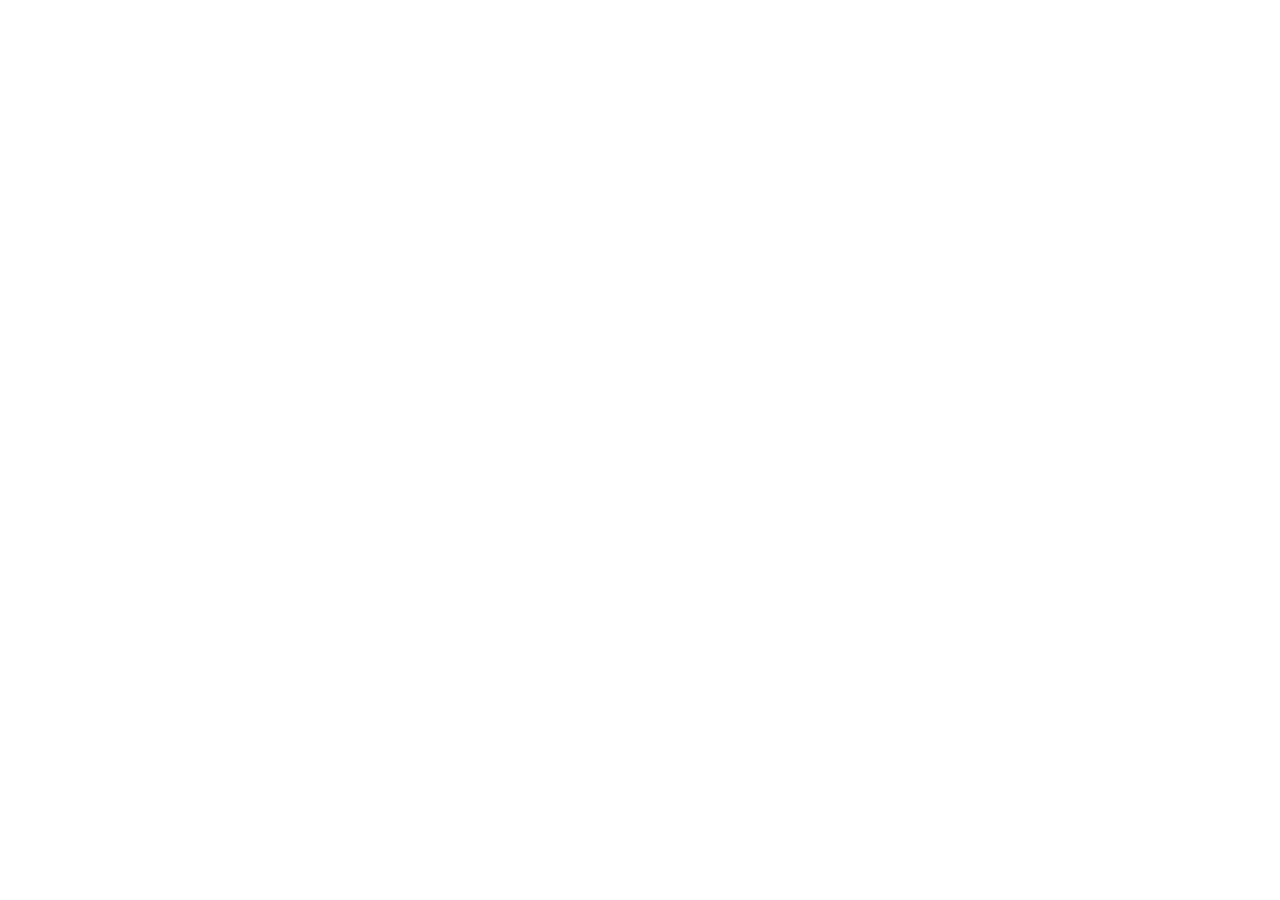
==== index.html @ 7df1da96 "first commit" ====
<!DOCTYPE html>
<html>
<head>
  <!--
    If you are serving your web app in a path other than the root, change the
    href value below to reflect the base path you are serving from.

    The path provided below has to start and end with a slash "/" in order for
    it to work correctly.

    For more details:
    * https://developer.mozilla.org/en-US/docs/Web/HTML/Element/base

    This is a placeholder for base href that will be replaced by the value of
    the `--base-href` argument provided to `flutter build`.
  -->
  <base href="/Portfolio/">

  <meta charset="UTF-8">
  <meta content="IE=Edge" http-equiv="X-UA-Compatible">
  <meta name="description" content="A new Flutter project.">

  <!-- iOS meta tags & icons -->
  <meta name="apple-mobile-web-app-capable" content="yes">
  <meta name="apple-mobile-web-app-status-bar-style" content="black">
  <meta name="apple-mobile-web-app-title" content="portfolio">
  <link rel="apple-touch-icon" href="icons/Icon-192.png">

  <!-- Favicon -->
  <link rel="icon" type="image/png" href="favicon.png"/>

  <title>portfolio</title>
  <link rel="manifest" href="manifest.json">
</head>
<body>
  <script src="flutter_bootstrap.js" async></script>
</body>
</html>
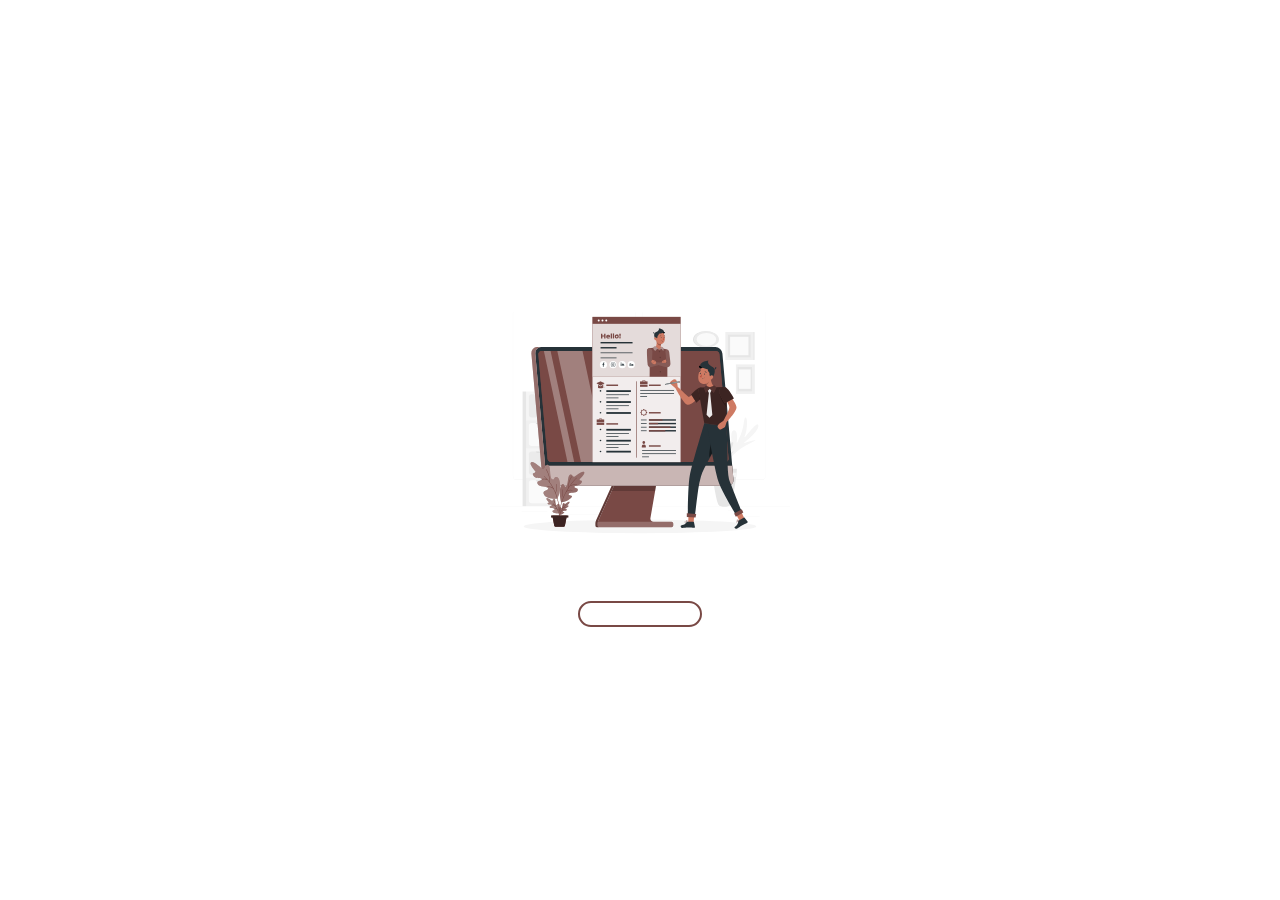
==== commit 35a2ebef: "splashscreencommet" ====
--- a/index.html
+++ b/index.html
@@ -1,6 +1,4 @@
-<!DOCTYPE html>
-<html>
-<head>
+<!DOCTYPE html><html><head>
   <!--
     If you are serving your web app in a path other than the root, change the
     href value below to reflect the base path you are serving from.
@@ -14,7 +12,7 @@
     This is a placeholder for base href that will be replaced by the value of
     the `--base-href` argument provided to `flutter build`.
   -->
-  <base href="/Portfolio/">
+  <base href="/portfolio/">
 
   <meta charset="UTF-8">
   <meta content="IE=Edge" http-equiv="X-UA-Compatible">
@@ -27,12 +25,75 @@
   <link rel="apple-touch-icon" href="icons/Icon-192.png">
 
   <!-- Favicon -->
-  <link rel="icon" type="image/png" href="favicon.png"/>
+  <link rel="icon" type="image/png" href="favicon.png">
 
   <title>portfolio</title>
   <link rel="manifest" href="manifest.json">
+  <link href="https://fonts.googleapis.com/css2?family=Roboto:wght@400;700&display=swap" rel="stylesheet">
+
+
+  <meta content="width=device-width, initial-scale=1.0, maximum-scale=1.0, user-scalable=no" name="viewport">
+
+
+  <style>
+    body {
+     display: flex;
+     flex-direction: column; /* ترتيب العناصر عمودياً */
+     justify-content: center;
+     align-items: center;
+     height: 100vh; /* ارتفاع كامل للنافذة */
+     margin: 0; /* إزالة الهامش الافتراضي */
+     gap: 20px; /* المسافة بين العناصر */
+ }
+   .loader {
+   width: 120px;
+   height: 22px;
+   border-radius: 40px;
+   color: #794945;
+   border: 2px solid;
+   position: relative;
+   overflow: hidden;
+   }
+   .loader::before {
+   content: "";
+   position: absolute;
+   margin: 2px;
+   width: 14px;
+   top: 0;
+   bottom: 0;
+   left: -20px;
+   border-radius: inherit;
+   background: currentColor;
+   box-shadow: -10px 0 12px 3px currentColor;
+   clip-path: polygon(0 5%, 100% 0,100% 100%,0 95%,-30px 50%);
+   animation: l14 1s infinite linear;
+   }
+   @keyframes l14 {
+   100% {left: calc(100% + 20px)}
+   }
+  </style>
+
+
+
+  <style>svg#freepik_stories-online-resume:not(.animated) .animable {opacity: 0;}svg#freepik_stories-online-resume.animated #freepik--Device--inject-2 {animation: 1s 1 forwards cubic-bezier(.36,-0.01,.5,1.38) slideUp;animation-delay: 0s;}svg#freepik_stories-online-resume.animated #elob45iefaxa {animation: 1s 1 forwards cubic-bezier(.36,-0.01,.5,1.38) fadeIn;animation-delay: 0s;}svg#freepik_stories-online-resume.animated #elfcpyymjzjk {animation: 1s 1 forwards cubic-bezier(.36,-0.01,.5,1.38) fadeIn;animation-delay: 0.00819672131147541s;opacity: 0}svg#freepik_stories-online-resume.animated #elre3ytgzeus9 {animation: 1s 1 forwards cubic-bezier(.36,-0.01,.5,1.38) fadeIn;animation-delay: 0.01639344262295082s;opacity: 0}svg#freepik_stories-online-resume.animated #elcjxir4qbqua {animation: 1s 1 forwards cubic-bezier(.36,-0.01,.5,1.38) fadeIn;animation-delay: 0.02459016393442623s;opacity: 0}svg#freepik_stories-online-resume.animated #el0hm1v436gjwh {animation: 1s 1 forwards cubic-bezier(.36,-0.01,.5,1.38) fadeIn;animation-delay: 0.03278688524590164s;opacity: 0}svg#freepik_stories-online-resume.animated #elvi4n4tnm0x {animation: 1s 1 forwards cubic-bezier(.36,-0.01,.5,1.38) fadeIn;animation-delay: 0.04098360655737705s;opacity: 0}svg#freepik_stories-online-resume.animated #el1bymougthxr {animation: 1s 1 forwards cubic-bezier(.36,-0.01,.5,1.38) fadeIn;animation-delay: 0.04918032786885246s;opacity: 0}svg#freepik_stories-online-resume.animated #eldobfc9mhrr {animation: 1s 1 forwards cubic-bezier(.36,-0.01,.5,1.38) fadeIn;animation-delay: 0.05737704918032787s;opacity: 0}svg#freepik_stories-online-resume.animated #el71d3mb7464o {animation: 1s 1 forwards cubic-bezier(.36,-0.01,.5,1.38) fadeIn;animation-delay: 0.06557377049180328s;opacity: 0}svg#freepik_stories-online-resume.animated #elisjjaev2ajk {animation: 1s 1 forwards cubic-bezier(.36,-0.01,.5,1.38) fadeIn;animation-delay: 0.07377049180327869s;opacity: 0}svg#freepik_stories-online-resume.animated #elqcmxnr1x3ph {animation: 1s 1 forwards cubic-bezier(.36,-0.01,.5,1.38) fadeIn;animation-delay: 0.0819672131147541s;opacity: 0}svg#freepik_stories-online-resume.animated #elrz2uvc1kg6p {animation: 1s 1 forwards cubic-bezier(.36,-0.01,.5,1.38) fadeIn;animation-delay: 0.09016393442622951s;opacity: 0}svg#freepik_stories-online-resume.animated #els8sumnedq18 {animation: 1s 1 forwards cubic-bezier(.36,-0.01,.5,1.38) fadeIn;animation-delay: 0.09836065573770492s;opacity: 0}svg#freepik_stories-online-resume.animated #el018j7w37lib {animation: 1s 1 forwards cubic-bezier(.36,-0.01,.5,1.38) fadeIn;animation-delay: 0.10655737704918034s;opacity: 0}svg#freepik_stories-online-resume.animated #elwcea2giizec {animation: 1s 1 forwards cubic-bezier(.36,-0.01,.5,1.38) fadeIn;animation-delay: 0.11475409836065574s;opacity: 0}svg#freepik_stories-online-resume.animated #eld9ohdru8lu {animation: 1s 1 forwards cubic-bezier(.36,-0.01,.5,1.38) fadeIn;animation-delay: 0.12295081967213116s;opacity: 0}svg#freepik_stories-online-resume.animated #el2eim7329a66 {animation: 1s 1 forwards cubic-bezier(.36,-0.01,.5,1.38) fadeIn;animation-delay: 0.13114754098360656s;opacity: 0}svg#freepik_stories-online-resume.animated #elenvtuqg44og {animation: 1s 1 forwards cubic-bezier(.36,-0.01,.5,1.38) fadeIn;animation-delay: 0.13934426229508198s;opacity: 0}svg#freepik_stories-online-resume.animated #elfmn68zrlp6r {animation: 1s 1 forwards cubic-bezier(.36,-0.01,.5,1.38) fadeIn;animation-delay: 0.14754098360655737s;opacity: 0}svg#freepik_stories-online-resume.animated #elwap9qc7tcc {animation: 1s 1 forwards cubic-bezier(.36,-0.01,.5,1.38) fadeIn;animation-delay: 0.1557377049180328s;opacity: 0}svg#freepik_stories-online-resume.animated #elth2fv3w8ac {animation: 1s 1 forwards cubic-bezier(.36,-0.01,.5,1.38) fadeIn;animation-delay: 0.1639344262295082s;opacity: 0}svg#freepik_stories-online-resume.animated #el7hd3xrp1xu9 {animation: 1s 1 forwards cubic-bezier(.36,-0.01,.5,1.38) fadeIn;animation-delay: 0.1721311475409836s;opacity: 0}svg#freepik_stories-online-resume.animated #elsfp405dd4h {animation: 1s 1 forwards cubic-bezier(.36,-0.01,.5,1.38) fadeIn;animation-delay: 0.18032786885245902s;opacity: 0}svg#freepik_stories-online-resume.animated #elqeb4chympn {animation: 1s 1 forwards cubic-bezier(.36,-0.01,.5,1.38) fadeIn;animation-delay: 0.18852459016393444s;opacity: 0}svg#freepik_stories-online-resume.animated #elsoptwc35wi9 {animation: 1s 1 forwards cubic-bezier(.36,-0.01,.5,1.38) fadeIn;animation-delay: 0.19672131147540983s;opacity: 0}svg#freepik_stories-online-resume.animated #eld8yh7vsyges {animation: 1s 1 forwards cubic-bezier(.36,-0.01,.5,1.38) fadeIn;animation-delay: 0.20491803278688525s;opacity: 0}svg#freepik_stories-online-resume.animated #elhnuw8elznjw {animation: 1s 1 forwards cubic-bezier(.36,-0.01,.5,1.38) fadeIn;animation-delay: 0.21311475409836067s;opacity: 0}svg#freepik_stories-online-resume.animated #ela7hjumkg4qm {animation: 1s 1 forwards cubic-bezier(.36,-0.01,.5,1.38) fadeIn;animation-delay: 0.2213114754098361s;opacity: 0}svg#freepik_stories-online-resume.animated #eltoyyiwnyeg {animation: 1s 1 forwards cubic-bezier(.36,-0.01,.5,1.38) fadeIn;animation-delay: 0.22950819672131148s;opacity: 0}svg#freepik_stories-online-resume.animated #elo5vxdjh1tri {animation: 1s 1 forwards cubic-bezier(.36,-0.01,.5,1.38) fadeIn;animation-delay: 0.2377049180327869s;opacity: 0}svg#freepik_stories-online-resume.animated #elpu3tivpeawj {animation: 1s 1 forwards cubic-bezier(.36,-0.01,.5,1.38) fadeIn;animation-delay: 0.24590163934426232s;opacity: 0}svg#freepik_stories-online-resume.animated #el121d0tjf44ln {animation: 1s 1 forwards cubic-bezier(.36,-0.01,.5,1.38) fadeIn;animation-delay: 0.2540983606557377s;opacity: 0}svg#freepik_stories-online-resume.animated #elxm6z1rd8fvb {animation: 1s 1 forwards cubic-bezier(.36,-0.01,.5,1.38) fadeIn;animation-delay: 0.26229508196721313s;opacity: 0}svg#freepik_stories-online-resume.animated #el0n3mcn7phiqp {animation: 1s 1 forwards cubic-bezier(.36,-0.01,.5,1.38) fadeIn;animation-delay: 0.27049180327868855s;opacity: 0}svg#freepik_stories-online-resume.animated #eltzdvf0nvgt {animation: 1s 1 forwards cubic-bezier(.36,-0.01,.5,1.38) fadeIn;animation-delay: 0.27868852459016397s;opacity: 0}svg#freepik_stories-online-resume.animated #elxmsnpc7dsq8 {animation: 1s 1 forwards cubic-bezier(.36,-0.01,.5,1.38) fadeIn;animation-delay: 0.2868852459016394s;opacity: 0}svg#freepik_stories-online-resume.animated #elbhipqk9qvvq {animation: 1s 1 forwards cubic-bezier(.36,-0.01,.5,1.38) fadeIn;animation-delay: 0.29508196721311475s;opacity: 0}svg#freepik_stories-online-resume.animated #elzx11b3ois2q {animation: 1s 1 forwards cubic-bezier(.36,-0.01,.5,1.38) fadeIn;animation-delay: 0.30327868852459017s;opacity: 0}svg#freepik_stories-online-resume.animated #elgeu0t50zqzj {animation: 1s 1 forwards cubic-bezier(.36,-0.01,.5,1.38) fadeIn;animation-delay: 0.3114754098360656s;opacity: 0}svg#freepik_stories-online-resume.animated #el8a8ih90hp1b {animation: 1s 1 forwards cubic-bezier(.36,-0.01,.5,1.38) fadeIn;animation-delay: 0.319672131147541s;opacity: 0}svg#freepik_stories-online-resume.animated #elwwoa789o4gg {animation: 1s 1 forwards cubic-bezier(.36,-0.01,.5,1.38) fadeIn;animation-delay: 0.3278688524590164s;opacity: 0}svg#freepik_stories-online-resume.animated #elsxht06nttgn {animation: 1s 1 forwards cubic-bezier(.36,-0.01,.5,1.38) fadeIn;animation-delay: 0.33606557377049184s;opacity: 0}svg#freepik_stories-online-resume.animated #elm9bb8yr11ic {animation: 1s 1 forwards cubic-bezier(.36,-0.01,.5,1.38) fadeIn;animation-delay: 0.3442622950819672s;opacity: 0}svg#freepik_stories-online-resume.animated #el90e06mpjhh8 {animation: 1s 1 forwards cubic-bezier(.36,-0.01,.5,1.38) fadeIn;animation-delay: 0.3524590163934426s;opacity: 0}svg#freepik_stories-online-resume.animated #elp796n9bdqsk {animation: 1s 1 forwards cubic-bezier(.36,-0.01,.5,1.38) fadeIn;animation-delay: 0.36065573770491804s;opacity: 0}svg#freepik_stories-online-resume.animated #elrxwz0my72l {animation: 1s 1 forwards cubic-bezier(.36,-0.01,.5,1.38) fadeIn;animation-delay: 0.36885245901639346s;opacity: 0}svg#freepik_stories-online-resume.animated #el3dpkzrk634x {animation: 1s 1 forwards cubic-bezier(.36,-0.01,.5,1.38) fadeIn;animation-delay: 0.3770491803278689s;opacity: 0}svg#freepik_stories-online-resume.animated #elrp9qk4m7cdo {animation: 1s 1 forwards cubic-bezier(.36,-0.01,.5,1.38) fadeIn;animation-delay: 0.3852459016393443s;opacity: 0}svg#freepik_stories-online-resume.animated #eljboqz11hrj {animation: 1s 1 forwards cubic-bezier(.36,-0.01,.5,1.38) fadeIn;animation-delay: 0.39344262295081966s;opacity: 0}svg#freepik_stories-online-resume.animated #el0b4sjafrd81u {animation: 1s 1 forwards cubic-bezier(.36,-0.01,.5,1.38) fadeIn;animation-delay: 0.4016393442622951s;opacity: 0}svg#freepik_stories-online-resume.animated #elma8594i7ta {animation: 1s 1 forwards cubic-bezier(.36,-0.01,.5,1.38) fadeIn;animation-delay: 0.4098360655737705s;opacity: 0}svg#freepik_stories-online-resume.animated #el4dsqk6xd7k2 {animation: 1s 1 forwards cubic-bezier(.36,-0.01,.5,1.38) fadeIn;animation-delay: 0.4180327868852459s;opacity: 0}svg#freepik_stories-online-resume.animated #eljiaxsbnsr6k {animation: 1s 1 forwards cubic-bezier(.36,-0.01,.5,1.38) fadeIn;animation-delay: 0.42622950819672134s;opacity: 0}svg#freepik_stories-online-resume.animated #elkcxor9bs6a {animation: 1s 1 forwards cubic-bezier(.36,-0.01,.5,1.38) fadeIn;animation-delay: 0.43442622950819676s;opacity: 0}svg#freepik_stories-online-resume.animated #el74vsbp5w6ic {animation: 1s 1 forwards cubic-bezier(.36,-0.01,.5,1.38) fadeIn;animation-delay: 0.4426229508196722s;opacity: 0}svg#freepik_stories-online-resume.animated #eln3vxzxmrhy {animation: 1s 1 forwards cubic-bezier(.36,-0.01,.5,1.38) fadeIn;animation-delay: 0.45081967213114754s;opacity: 0}svg#freepik_stories-online-resume.animated #elmgnmn5n1svn {animation: 1s 1 forwards cubic-bezier(.36,-0.01,.5,1.38) fadeIn;animation-delay: 0.45901639344262296s;opacity: 0}svg#freepik_stories-online-resume.animated #els776c39d9o {animation: 1s 1 forwards cubic-bezier(.36,-0.01,.5,1.38) fadeIn;animation-delay: 0.4672131147540984s;opacity: 0}svg#freepik_stories-online-resume.animated #ell9x8q06qnyc {animation: 1s 1 forwards cubic-bezier(.36,-0.01,.5,1.38) fadeIn;animation-delay: 0.4754098360655738s;opacity: 0}svg#freepik_stories-online-resume.animated #el13zyc3m89vo {animation: 1s 1 forwards cubic-bezier(.36,-0.01,.5,1.38) fadeIn;animation-delay: 0.4836065573770492s;opacity: 0}svg#freepik_stories-online-resume.animated #elzxoanlm58r {animation: 1s 1 forwards cubic-bezier(.36,-0.01,.5,1.38) fadeIn;animation-delay: 0.49180327868852464s;opacity: 0}svg#freepik_stories-online-resume.animated #elpe0m29a3fcd {animation: 1s 1 forwards cubic-bezier(.36,-0.01,.5,1.38) fadeIn;animation-delay: 0.5s;opacity: 0}svg#freepik_stories-online-resume.animated #el2y8mag8gvor {animation: 1s 1 forwards cubic-bezier(.36,-0.01,.5,1.38) fadeIn;animation-delay: 0.5081967213114754s;opacity: 0}svg#freepik_stories-online-resume.animated #elx0n1brx8nv {animation: 1s 1 forwards cubic-bezier(.36,-0.01,.5,1.38) fadeIn;animation-delay: 0.5163934426229508s;opacity: 0}svg#freepik_stories-online-resume.animated #elul8d4t5rbxq {animation: 1s 1 forwards cubic-bezier(.36,-0.01,.5,1.38) fadeIn;animation-delay: 0.5245901639344263s;opacity: 0}svg#freepik_stories-online-resume.animated #el9gf0oo6q277 {animation: 1s 1 forwards cubic-bezier(.36,-0.01,.5,1.38) fadeIn;animation-delay: 0.5327868852459017s;opacity: 0}svg#freepik_stories-online-resume.animated #el6k6mz7ov4hr {animation: 1s 1 forwards cubic-bezier(.36,-0.01,.5,1.38) fadeIn;animation-delay: 0.5409836065573771s;opacity: 0}svg#freepik_stories-online-resume.animated #el7no813qy8f3 {animation: 1s 1 forwards cubic-bezier(.36,-0.01,.5,1.38) fadeIn;animation-delay: 0.5491803278688525s;opacity: 0}svg#freepik_stories-online-resume.animated #el6k4fzo7jg7s {animation: 1s 1 forwards cubic-bezier(.36,-0.01,.5,1.38) fadeIn;animation-delay: 0.5573770491803279s;opacity: 0}svg#freepik_stories-online-resume.animated #el08yvxh87ak7g {animation: 1s 1 forwards cubic-bezier(.36,-0.01,.5,1.38) fadeIn;animation-delay: 0.5655737704918034s;opacity: 0}svg#freepik_stories-online-resume.animated #elhuam4hbsmfv {animation: 1s 1 forwards cubic-bezier(.36,-0.01,.5,1.38) fadeIn;animation-delay: 0.5737704918032788s;opacity: 0}svg#freepik_stories-online-resume.animated #elen5sdtq1548 {animation: 1s 1 forwards cubic-bezier(.36,-0.01,.5,1.38) fadeIn;animation-delay: 0.5819672131147541s;opacity: 0}svg#freepik_stories-online-resume.animated #elhqirtrnkf1e {animation: 1s 1 forwards cubic-bezier(.36,-0.01,.5,1.38) fadeIn;animation-delay: 0.5901639344262295s;opacity: 0}svg#freepik_stories-online-resume.animated #elycbljkzcm8c {animation: 1s 1 forwards cubic-bezier(.36,-0.01,.5,1.38) fadeIn;animation-delay: 0.5983606557377049s;opacity: 0}svg#freepik_stories-online-resume.animated #el4cpddjgec94 {animation: 1s 1 forwards cubic-bezier(.36,-0.01,.5,1.38) fadeIn;animation-delay: 0.6065573770491803s;opacity: 0}svg#freepik_stories-online-resume.animated #elfqkvoue1x6 {animation: 1s 1 forwards cubic-bezier(.36,-0.01,.5,1.38) fadeIn;animation-delay: 0.6147540983606558s;opacity: 0}svg#freepik_stories-online-resume.animated #el8s43j8vw3na {animation: 1s 1 forwards cubic-bezier(.36,-0.01,.5,1.38) fadeIn;animation-delay: 0.6229508196721312s;opacity: 0}svg#freepik_stories-online-resume.animated #el3hnrxsjy3cj {animation: 1s 1 forwards cubic-bezier(.36,-0.01,.5,1.38) fadeIn;animation-delay: 0.6311475409836066s;opacity: 0}svg#freepik_stories-online-resume.animated #el6pz1b18nhis {animation: 1s 1 forwards cubic-bezier(.36,-0.01,.5,1.38) fadeIn;animation-delay: 0.639344262295082s;opacity: 0}svg#freepik_stories-online-resume.animated #el516117y1mgi {animation: 1s 1 forwards cubic-bezier(.36,-0.01,.5,1.38) fadeIn;animation-delay: 0.6475409836065574s;opacity: 0}svg#freepik_stories-online-resume.animated #el4ol9o3g4x2l {animation: 1s 1 forwards cubic-bezier(.36,-0.01,.5,1.38) fadeIn;animation-delay: 0.6557377049180328s;opacity: 0}svg#freepik_stories-online-resume.animated #ell265cvxm73i {animation: 1s 1 forwards cubic-bezier(.36,-0.01,.5,1.38) fadeIn;animation-delay: 0.6639344262295083s;opacity: 0}svg#freepik_stories-online-resume.animated #elhqy8bwzk0pj {animation: 1s 1 forwards cubic-bezier(.36,-0.01,.5,1.38) fadeIn;animation-delay: 0.6721311475409837s;opacity: 0}svg#freepik_stories-online-resume.animated #elntfndztphgg {animation: 1s 1 forwards cubic-bezier(.36,-0.01,.5,1.38) fadeIn;animation-delay: 0.6803278688524591s;opacity: 0}svg#freepik_stories-online-resume.animated #el6tiuo3lybuq {animation: 1s 1 forwards cubic-bezier(.36,-0.01,.5,1.38) fadeIn;animation-delay: 0.6885245901639344s;opacity: 0}svg#freepik_stories-online-resume.animated #el3ijta7pun73 {animation: 1s 1 forwards cubic-bezier(.36,-0.01,.5,1.38) fadeIn;animation-delay: 0.6967213114754098s;opacity: 0}svg#freepik_stories-online-resume.animated #elx955uopcn4j {animation: 1s 1 forwards cubic-bezier(.36,-0.01,.5,1.38) fadeIn;animation-delay: 0.7049180327868853s;opacity: 0}svg#freepik_stories-online-resume.animated #elc2b6yxy3w3n {animation: 1s 1 forwards cubic-bezier(.36,-0.01,.5,1.38) fadeIn;animation-delay: 0.7131147540983607s;opacity: 0}svg#freepik_stories-online-resume.animated #ell0erf1bkv4 {animation: 1s 1 forwards cubic-bezier(.36,-0.01,.5,1.38) fadeIn;animation-delay: 0.7213114754098361s;opacity: 0}svg#freepik_stories-online-resume.animated #elb9z4s6cdn9s {animation: 1s 1 forwards cubic-bezier(.36,-0.01,.5,1.38) fadeIn;animation-delay: 0.7295081967213115s;opacity: 0}svg#freepik_stories-online-resume.animated #ell1ma728m44 {animation: 1s 1 forwards cubic-bezier(.36,-0.01,.5,1.38) fadeIn;animation-delay: 0.7377049180327869s;opacity: 0}svg#freepik_stories-online-resume.animated #el4h0l3lt2sax {animation: 1s 1 forwards cubic-bezier(.36,-0.01,.5,1.38) fadeIn;animation-delay: 0.7459016393442623s;opacity: 0}svg#freepik_stories-online-resume.animated #elmwieap29x6i {animation: 1s 1 forwards cubic-bezier(.36,-0.01,.5,1.38) fadeIn;animation-delay: 0.7540983606557378s;opacity: 0}svg#freepik_stories-online-resume.animated #elnd7kkc4o10o {animation: 1s 1 forwards cubic-bezier(.36,-0.01,.5,1.38) fadeIn;animation-delay: 0.7622950819672132s;opacity: 0}svg#freepik_stories-online-resume.animated #elf9rihy67dtt {animation: 1s 1 forwards cubic-bezier(.36,-0.01,.5,1.38) fadeIn;animation-delay: 0.7704918032786886s;opacity: 0}svg#freepik_stories-online-resume.animated #el91re44o53gv {animation: 1s 1 forwards cubic-bezier(.36,-0.01,.5,1.38) fadeIn;animation-delay: 0.778688524590164s;opacity: 0}svg#freepik_stories-online-resume.animated #elxazmmz3s07f {animation: 1s 1 forwards cubic-bezier(.36,-0.01,.5,1.38) fadeIn;animation-delay: 0.7868852459016393s;opacity: 0}svg#freepik_stories-online-resume.animated #elxfa50lp0c8e {animation: 1s 1 forwards cubic-bezier(.36,-0.01,.5,1.38) fadeIn;animation-delay: 0.7950819672131147s;opacity: 0}svg#freepik_stories-online-resume.animated #eljlgvrynpjz {animation: 1s 1 forwards cubic-bezier(.36,-0.01,.5,1.38) fadeIn;animation-delay: 0.8032786885245902s;opacity: 0}svg#freepik_stories-online-resume.animated #elnehefkb0p8 {animation: 1s 1 forwards cubic-bezier(.36,-0.01,.5,1.38) fadeIn;animation-delay: 0.8114754098360656s;opacity: 0}svg#freepik_stories-online-resume.animated #el47mbv608ks7 {animation: 1s 1 forwards cubic-bezier(.36,-0.01,.5,1.38) fadeIn;animation-delay: 0.819672131147541s;opacity: 0}svg#freepik_stories-online-resume.animated #elbsxvqa8d6oi {animation: 1s 1 forwards cubic-bezier(.36,-0.01,.5,1.38) fadeIn;animation-delay: 0.8278688524590164s;opacity: 0}svg#freepik_stories-online-resume.animated #el1dthvmi5kn5 {animation: 1s 1 forwards cubic-bezier(.36,-0.01,.5,1.38) fadeIn;animation-delay: 0.8360655737704918s;opacity: 0}svg#freepik_stories-online-resume.animated #elf9djvqvgir9 {animation: 1s 1 forwards cubic-bezier(.36,-0.01,.5,1.38) fadeIn;animation-delay: 0.8442622950819673s;opacity: 0}svg#freepik_stories-online-resume.animated #elaqvaj2teqvp {animation: 1s 1 forwards cubic-bezier(.36,-0.01,.5,1.38) fadeIn;animation-delay: 0.8524590163934427s;opacity: 0}svg#freepik_stories-online-resume.animated #elrjkarvtxz2k {animation: 1s 1 forwards cubic-bezier(.36,-0.01,.5,1.38) fadeIn;animation-delay: 0.8606557377049181s;opacity: 0}svg#freepik_stories-online-resume.animated #elq2ccfl9fseo {animation: 1s 1 forwards cubic-bezier(.36,-0.01,.5,1.38) fadeIn;animation-delay: 0.8688524590163935s;opacity: 0}svg#freepik_stories-online-resume.animated #elm2vr73d4nj8 {animation: 1s 1 forwards cubic-bezier(.36,-0.01,.5,1.38) fadeIn;animation-delay: 0.8770491803278689s;opacity: 0}svg#freepik_stories-online-resume.animated #elthq3y23hl4 {animation: 1s 1 forwards cubic-bezier(.36,-0.01,.5,1.38) fadeIn;animation-delay: 0.8852459016393444s;opacity: 0}svg#freepik_stories-online-resume.animated #eln111sw4erno {animation: 1s 1 forwards cubic-bezier(.36,-0.01,.5,1.38) fadeIn;animation-delay: 0.8934426229508197s;opacity: 0}svg#freepik_stories-online-resume.animated #el1nz869sdtby {animation: 1s 1 forwards cubic-bezier(.36,-0.01,.5,1.38) fadeIn;animation-delay: 0.9016393442622951s;opacity: 0}svg#freepik_stories-online-resume.animated #eluv1f8fa1sab {animation: 1s 1 forwards cubic-bezier(.36,-0.01,.5,1.38) fadeIn;animation-delay: 0.9098360655737705s;opacity: 0}svg#freepik_stories-online-resume.animated #eldqsfl4af1f4 {animation: 1s 1 forwards cubic-bezier(.36,-0.01,.5,1.38) fadeIn;animation-delay: 0.9180327868852459s;opacity: 0}svg#freepik_stories-online-resume.animated #el3kvxq4s45y3 {animation: 1s 1 forwards cubic-bezier(.36,-0.01,.5,1.38) fadeIn;animation-delay: 0.9262295081967213s;opacity: 0}svg#freepik_stories-online-resume.animated #elims0plkqg78 {animation: 1s 1 forwards cubic-bezier(.36,-0.01,.5,1.38) fadeIn;animation-delay: 0.9344262295081968s;opacity: 0}svg#freepik_stories-online-resume.animated #elwy0w36pobus {animation: 1s 1 forwards cubic-bezier(.36,-0.01,.5,1.38) fadeIn;animation-delay: 0.9426229508196722s;opacity: 0}svg#freepik_stories-online-resume.animated #elvf87himon6h {animation: 1s 1 forwards cubic-bezier(.36,-0.01,.5,1.38) fadeIn;animation-delay: 0.9508196721311476s;opacity: 0}svg#freepik_stories-online-resume.animated #elnz7ji3dkoul {animation: 1s 1 forwards cubic-bezier(.36,-0.01,.5,1.38) fadeIn;animation-delay: 0.959016393442623s;opacity: 0}svg#freepik_stories-online-resume.animated #elm6cri4zmn0s {animation: 1s 1 forwards cubic-bezier(.36,-0.01,.5,1.38) fadeIn;animation-delay: 0.9672131147540984s;opacity: 0}svg#freepik_stories-online-resume.animated #elg9ekzwomptn {animation: 1s 1 forwards cubic-bezier(.36,-0.01,.5,1.38) fadeIn;animation-delay: 0.9754098360655739s;opacity: 0}svg#freepik_stories-online-resume.animated #el2dvnxjk6qak {animation: 1s 1 forwards cubic-bezier(.36,-0.01,.5,1.38) fadeIn;animation-delay: 0.9836065573770493s;opacity: 0}svg#freepik_stories-online-resume.animated #elv125zl5bur {animation: 1s 1 forwards cubic-bezier(.36,-0.01,.5,1.38) fadeIn;animation-delay: 0.9918032786885247s;opacity: 0}svg#freepik_stories-online-resume.animated #freepik--Resume--inject-2 {animation: 1s 1 forwards cubic-bezier(.36,-0.01,.5,1.38) fadeIn,1.5s Infinite  linear floating;animation-delay: 0s,1s;}svg#freepik_stories-online-resume.animated #freepik--Character--inject-2 {animation: 1s 1 forwards cubic-bezier(.36,-0.01,.5,1.38) slideRight,1.5s Infinite  linear wind;animation-delay: 0s,1s;}            @keyframes slideUp {                0% {                    opacity: 0;                    transform: translateY(30px);                }                100% {                    opacity: 1;                    transform: inherit;                }            }                    @keyframes fadeIn {                0% {                    opacity: 0;                }                100% {                    opacity: 1;                }            }                    @keyframes floating {                0% {                    opacity: 1;                    transform: translateY(0px);                }                50% {                    transform: translateY(-10px);                }                100% {                    opacity: 1;                    transform: translateY(0px);                }            }                    @keyframes slideRight {                0% {                    opacity: 0;                    transform: translateX(30px);                }                100% {                    opacity: 1;                    transform: translateX(0);                }            }                    @keyframes wind {                0% {                    transform: rotate( 0deg );                }                25% {                    transform: rotate( 1deg );                }                75% {                    transform: rotate( -1deg );                }            }        </style>
+
+
+  <script id="splash-screen-script">
+    function removeSplashFromWeb() {
+        document.getElementById("splash")?.remove();
+        document.body.style.background = "transparent";
+    }
+  </script>
 </head>
 <body>
-  <script src="flutter_bootstrap.js" async></script>
-</body>
-</html>
+
+
+
+  <svg width="300" height="308" class="animated" id="freepik_stories-online-resume" xmlns="http://www.w3.org/2000/svg" viewBox="0 0 500 500" version="1.1" xmlns:xlink="http://www.w3.org/1999/xlink" xmlns:svgjs="http://svgjs.com/svgjs"><g id="freepik--background-complete--inject-2" class="animable" style="transform-origin: 250px 228.23px;"><rect x="416.78" y="398.49" width="33.12" height="0.25" style="fill: rgb(235, 235, 235); transform-origin: 433.34px 398.615px;" id="elbzehb8v4txl" class="animable"></rect><rect x="322.53" y="401.21" width="8.69" height="0.25" style="fill: rgb(235, 235, 235); transform-origin: 326.875px 401.335px;" id="elk7mkkh0glo" class="animable"></rect><rect x="396.59" y="389.21" width="19.19" height="0.25" style="fill: rgb(235, 235, 235); transform-origin: 406.185px 389.335px;" id="elcspg4nwijak" class="animable"></rect><rect x="52.46" y="390.89" width="43.19" height="0.25" style="fill: rgb(235, 235, 235); transform-origin: 74.055px 391.015px;" id="eln7iylo399r" class="animable"></rect><rect x="104.56" y="390.89" width="6.33" height="0.25" style="fill: rgb(235, 235, 235); transform-origin: 107.725px 391.015px;" id="el5xiuogg6r2k" class="animable"></rect><rect x="131.47" y="395.11" width="93.68" height="0.25" style="fill: rgb(235, 235, 235); transform-origin: 178.31px 395.235px;" id="el6wjq9atwlah" class="animable"></rect><path d="M237,337.8H43.91a5.71,5.71,0,0,1-5.7-5.71V60.66A5.71,5.71,0,0,1,43.91,55H237a5.71,5.71,0,0,1,5.71,5.71V332.09A5.71,5.71,0,0,1,237,337.8ZM43.91,55.2a5.46,5.46,0,0,0-5.45,5.46V332.09a5.46,5.46,0,0,0,5.45,5.46H237a5.47,5.47,0,0,0,5.46-5.46V60.66A5.47,5.47,0,0,0,237,55.2Z" style="fill: rgb(235, 235, 235); transform-origin: 140.46px 196.4px;" id="elck329zp6pul" class="animable"></path><path d="M453.31,337.8H260.21a5.72,5.72,0,0,1-5.71-5.71V60.66A5.72,5.72,0,0,1,260.21,55h193.1A5.71,5.71,0,0,1,459,60.66V332.09A5.71,5.71,0,0,1,453.31,337.8ZM260.21,55.2a5.47,5.47,0,0,0-5.46,5.46V332.09a5.47,5.47,0,0,0,5.46,5.46h193.1a5.47,5.47,0,0,0,5.46-5.46V60.66a5.47,5.47,0,0,0-5.46-5.46Z" style="fill: rgb(235, 235, 235); transform-origin: 356.75px 196.4px;" id="elsdme9dcng8j" class="animable"></path><rect y="382.4" width="500" height="0.25" style="fill: rgb(235, 235, 235); transform-origin: 250px 382.525px;" id="elua9xxz6f21f" class="animable"></rect><path d="M385.89,322.19a.48.48,0,0,1-.17-.37c-.13-2.66-1.72-28.76-17.71-46.64-13.52-15.13.35-4.33,6.37.53a.56.56,0,0,0,.83-.71c-4.24-7.18-14.89-26.13-11.2-29.82,3.49-3.49,10.7,13.82,13.91,22.22a.56.56,0,0,0,1.08-.26c-.93-8.88-2.28-27.47,2.73-26.82s3.57,25.21,2.59,37.22a.56.56,0,0,0,1.09.21c2.24-7.39,6.49-18.32,11.49-15.43,7.4,4.29-10.89,19.34-9.74,35.67C388.28,314,388.57,324.5,385.89,322.19Z" style="fill: rgb(245, 245, 245); transform-origin: 380.476px 281.406px;" id="el00hmqmqhnn73s" class="animable"></path><path d="M395.49,324.61c.06,0,.13-.25.1-.43C392.1,302.06,415.52,286,432,278c3.66-1.77,7.46-3.6,10.58-6.32-6.09.41-12.18,3-18,4.92-.77.26-1.18-.54-.51-1,7.46-5.18,28.23-24.24,22.25-29.79-2.71-2.51-17.62,17.38-21.13,20.95-.57.57-1.48.06-1.08-.61,4.63-7.75,6.16-32.18,1.48-31.89-2,.13-2.74,11.58-3.79,16.24-1.95,8.72-5.61,16.92-9.44,25-.34.71-1.52.59-1.34-.12,1.33-5.34,1.83-21-4.75-19.88-4.77.82-4,10-4.05,15-.08,8.78-.81,17.77-4.59,25.59C395,301.36,391.8,325.05,395.49,324.61Z" style="fill: rgb(245, 245, 245); transform-origin: 420.603px 279.437px;" id="elualukkbhlx" class="animable"></path><path d="M390.19,327.06a.34.34,0,0,0,.11-.25c.09-1.79,1.16-19.31,11.89-31.31,9.07-10.15-.23-2.91-4.27.36a.37.37,0,0,1-.56-.48c2.85-4.82,10-17.54,7.51-20s-7.17,9.28-9.33,14.92a.37.37,0,0,1-.72-.17c.62-6,1.52-18.45-1.84-18s-2.4,16.92-1.74,25a.37.37,0,0,1-.73.14c-1.5-5-4.36-12.3-7.71-10.36-5,2.88,7.31,13,6.54,23.94C388.59,321.56,388.39,328.61,390.19,327.06Z" style="fill: rgb(230, 230, 230); transform-origin: 393.817px 299.696px;" id="elrdgvpdmrfca" class="animable"></path><path d="M402.28,376.31c5.52-20.6,9.16-49.61,9.16-56.75H370.23c0,7.14,3.64,36.15,9.17,56.75a8.65,8.65,0,0,0,8.37,6.41h6.13A8.67,8.67,0,0,0,402.28,376.31Z" style="fill: rgb(230, 230, 230); transform-origin: 390.835px 351.14px;" id="elju8mjknozff" class="animable"></path><path d="M410.25,333.19c.31-2.5.56-4.79.75-6.79H370.67c.19,2,.44,4.29.75,6.79Z" style="fill: rgb(245, 245, 245); transform-origin: 390.835px 329.795px;" id="eled23txs7e84" class="animable"></path><g id="el7gh7m5xn71d"><rect x="60.2" y="190.84" width="47.75" height="47.75" style="fill: rgb(245, 245, 245); transform-origin: 84.075px 214.715px; transform: rotate(180deg);" class="animable"></rect></g><g id="eljaywfdpq0cp"><rect x="64.81" y="195.45" width="38.54" height="38.54" rx="4.6" style="fill: rgb(235, 235, 235); transform-origin: 84.08px 214.72px; transform: rotate(180deg);" class="animable"></rect></g><path d="M92,195.45a2.9,2.9,0,0,1-2.83,2.3H79a2.9,2.9,0,0,1-2.83-2.3Z" style="fill: rgb(224, 224, 224); transform-origin: 84.085px 196.6px;" id="el0e85566fo8e7" class="animable"></path><g id="elszja7xaktxq"><rect x="60.2" y="238.6" width="47.75" height="47.75" style="fill: rgb(240, 240, 240); transform-origin: 84.075px 262.475px; transform: rotate(180deg);" class="animable"></rect></g><g id="elqdphwpw1va"><rect x="64.81" y="243.21" width="38.54" height="38.54" rx="4.6" style="fill: rgb(250, 250, 250); transform-origin: 84.08px 262.48px; transform: rotate(180deg);" class="animable"></rect></g><path d="M92,243.21a2.9,2.9,0,0,1-2.83,2.3H79a2.9,2.9,0,0,1-2.83-2.3Z" style="fill: rgb(224, 224, 224); transform-origin: 84.085px 244.36px;" id="elop1gi80tuhb" class="animable"></path><g id="eldxtof9kqj4t"><rect x="60.2" y="286.35" width="47.75" height="47.75" style="fill: rgb(245, 245, 245); transform-origin: 84.075px 310.225px; transform: rotate(180deg);" class="animable"></rect></g><g id="elr83euc2pbe"><rect x="64.81" y="290.96" width="38.54" height="38.54" rx="4.6" style="fill: rgb(235, 235, 235); transform-origin: 84.08px 310.23px; transform: rotate(180deg);" class="animable"></rect></g><path d="M92,291a2.9,2.9,0,0,1-2.83,2.3H79a2.9,2.9,0,0,1-2.83-2.3Z" style="fill: rgb(224, 224, 224); transform-origin: 84.085px 292.15px;" id="eld32cda8ccec" class="animable"></path><g id="elupwo70olbj"><rect x="60.2" y="334.1" width="47.75" height="47.75" style="fill: rgb(240, 240, 240); transform-origin: 84.075px 357.975px; transform: rotate(180deg);" class="animable"></rect></g><g id="el8vhcz1btq1t"><rect x="64.81" y="338.71" width="38.54" height="38.54" rx="4.6" style="fill: rgb(250, 250, 250); transform-origin: 84.08px 357.98px; transform: rotate(180deg);" class="animable"></rect></g><path d="M92,338.71A2.91,2.91,0,0,1,89.2,341H79a2.91,2.91,0,0,1-2.83-2.31Z" style="fill: rgb(224, 224, 224); transform-origin: 84.085px 339.845px;" id="elqrlhdyve21" class="animable"></path><g id="el0ozzg3egionk"><rect x="54.35" y="190.84" width="5.85" height="191.02" style="fill: rgb(230, 230, 230); transform-origin: 57.275px 286.35px; transform: rotate(180deg);" class="animable"></rect></g><rect x="392.22" y="91.76" width="46.47" height="46.47" style="fill: rgb(240, 240, 240); transform-origin: 415.455px 114.995px;" id="el8a10xqh1z1" class="animable"></rect><g id="elnd091jba53"><rect x="438.69" y="91.76" width="2.2" height="46.47" style="fill: rgb(230, 230, 230); transform-origin: 439.79px 114.995px; transform: rotate(180deg);" class="animable"></rect></g><rect x="396.42" y="95.97" width="38.06" height="38.06" style="fill: rgb(230, 230, 230); transform-origin: 415.45px 115px;" id="el5cmmilc9kbq" class="animable"></rect><rect x="400.16" y="99.71" width="30.58" height="30.58" style="fill: rgb(250, 250, 250); transform-origin: 415.45px 115px;" id="ellw37e6da3gl" class="animable"></rect><rect x="409.8" y="145.65" width="29.68" height="49.24" style="fill: rgb(240, 240, 240); transform-origin: 424.64px 170.27px;" id="elg4road6rlt7" class="animable"></rect><g id="elqgu1uodhj1c"><rect x="439.48" y="145.65" width="1.4" height="49.24" style="fill: rgb(230, 230, 230); transform-origin: 440.18px 170.27px; transform: rotate(180deg);" class="animable"></rect></g><rect x="412.48" y="150.11" width="24.31" height="40.33" style="fill: rgb(230, 230, 230); transform-origin: 424.635px 170.275px;" id="el2za6l8r28w6" class="animable"></rect><rect x="414.87" y="154.07" width="19.53" height="32.4" style="fill: rgb(250, 250, 250); transform-origin: 424.635px 170.27px;" id="el7vgngwf8q3c" class="animable"></rect><ellipse cx="359.32" cy="104.11" rx="20.84" ry="13.86" style="fill: rgb(224, 224, 224); transform-origin: 359.32px 104.11px;" id="elue6l6zz824" class="animable"></ellipse><ellipse cx="360.74" cy="104.11" rx="20.84" ry="13.86" style="fill: rgb(235, 235, 235); transform-origin: 360.74px 104.11px;" id="elo3khlqqx5pa" class="animable"></ellipse><ellipse cx="360.74" cy="104.11" rx="16.29" ry="10.83" style="fill: rgb(250, 250, 250); transform-origin: 360.74px 104.11px;" id="eloznw0kqmx5m" class="animable"></ellipse></g><g id="freepik--Shadow--inject-2" class="animable" style="transform-origin: 250px 415.69px;"><ellipse id="freepik--path--inject-2" cx="250" cy="415.69" rx="193.89" ry="11.32" style="fill: rgb(245, 245, 245); transform-origin: 250px 415.69px;" class="animable"></ellipse></g><g id="freepik--Device--inject-2" class="animable animator-active" style="transform-origin: 237.359px 266.979px;"><path d="M179.54,410.65V414a3.14,3.14,0,0,0,3.13,3.14H302.6a2.89,2.89,0,0,0,2.88-2.89V411a2.88,2.88,0,0,0-2.88-2.89H272.77a5.46,5.46,0,0,1-5.38-6.39l10.46-60.44H209.74l-29.17,64.54A11.71,11.71,0,0,0,179.54,410.65Z" style="fill: rgb(121, 73, 69); transform-origin: 242.51px 379.21px;" id="eld7zj0mk85wp" class="animable"></path><g id="ellwo33ztcumm"><path d="M179.84,408a11.76,11.76,0,0,0-.31,2.64V414a3.15,3.15,0,0,0,3.14,3.14H302.6a2.89,2.89,0,0,0,2.89-2.89V411a2.89,2.89,0,0,0-2.89-2.89H272.77a5.13,5.13,0,0,1-1.12-.12Z" style="fill: rgb(255, 255, 255); opacity: 0.2; transform-origin: 242.51px 412.565px;" class="animable"></path></g><path d="M176.72,405.84l29.16-64.54h3.86l-29.17,64.54a11.71,11.71,0,0,0-1,4.81V414a3.14,3.14,0,0,0,3.13,3.14h-3.85a3.14,3.14,0,0,1-3.14-3.14v-3.34A11.56,11.56,0,0,1,176.72,405.84Z" style="fill: rgb(121, 73, 69); transform-origin: 192.725px 379.22px;" id="elp2b3f8ihw6" class="animable"></path><g id="elema655en3qd"><g style="opacity: 0.2; transform-origin: 192.725px 379.22px;" class="animable"><path d="M176.72,405.84l29.16-64.54h3.86l-29.17,64.54a11.71,11.71,0,0,0-1,4.81V414a3.14,3.14,0,0,0,3.13,3.14h-3.85a3.14,3.14,0,0,1-3.14-3.14v-3.34A11.56,11.56,0,0,1,176.72,405.84Z" id="el73yeinq2swm" class="animable" style="transform-origin: 192.725px 379.22px;"></path></g></g><g id="elhfbs0nqvglu"><polygon points="209.74 341.3 277.85 341.3 275.18 356.72 202.77 356.72 209.74 341.3" style="opacity: 0.2; transform-origin: 240.31px 349.01px;" class="animable"></polygon></g><path d="M105.39,348.07H396a9.58,9.58,0,0,0,9.7-10.62l-18.38-210a11.82,11.82,0,0,0-11.55-10.62H85.15a9.58,9.58,0,0,0-9.69,10.62l18.37,210A11.82,11.82,0,0,0,105.39,348.07Z" style="fill: rgb(38, 50, 56); transform-origin: 240.58px 232.45px;" id="elqvim8mv0l8i" class="animable"></path><path d="M403.72,314.74l2,22.71a9.58,9.58,0,0,1-9.7,10.62H105.39a11.82,11.82,0,0,1-11.56-10.62l-2-22.71Z" style="fill: rgb(121, 73, 69); transform-origin: 248.803px 331.406px;" id="els2uaktj1kp" class="animable"></path><path d="M102.1,308.33H392.34a5.21,5.21,0,0,0,5.26-5.77L382.41,129a6.41,6.41,0,0,0-6.26-5.76H85.91A5.2,5.2,0,0,0,80.65,129L95.84,302.56A6.41,6.41,0,0,0,102.1,308.33Z" style="fill: rgb(121, 73, 69); transform-origin: 239.125px 215.785px;" id="elds37rmui4nl" class="animable"></path><path d="M102.1,308.33H392.34a5.21,5.21,0,0,0,5.26-5.77L382.41,129a6.41,6.41,0,0,0-6.26-5.76H85.91A5.2,5.2,0,0,0,80.65,129L95.84,302.56A6.41,6.41,0,0,0,102.1,308.33Z" style="fill: rgb(121, 73, 69); transform-origin: 239.125px 215.785px;" id="eli1ifn1gevo" class="animable"></path><path d="M78.73,116.82h6.42a9.58,9.58,0,0,0-9.69,10.62l18.37,210a11.82,11.82,0,0,0,11.56,10.62H99a11.81,11.81,0,0,1-11.55-10.62L69,127.44A9.58,9.58,0,0,1,78.73,116.82Z" style="fill: rgb(121, 73, 69); transform-origin: 87.1666px 232.439px;" id="elb7goou80clq" class="animable"></path><g id="elp66i35jji09"><path d="M78.73,116.82h6.42a9.58,9.58,0,0,0-9.69,10.62l18.37,210a11.82,11.82,0,0,0,11.56,10.62H99a11.81,11.81,0,0,1-11.55-10.62L69,127.44A9.58,9.58,0,0,1,78.73,116.82Z" style="fill: rgb(121, 73, 69); opacity: 0.2; transform-origin: 87.1666px 232.439px;" class="animable"></path></g><g id="ele5sdaidh8mi"><g style="opacity: 0.3; transform-origin: 141.675px 215.775px;" class="animable"><polygon points="89.81 123.23 100.97 123.23 140.31 308.32 129.15 308.32 89.81 123.23" style="fill: rgb(255, 255, 255); transform-origin: 115.06px 215.775px;" id="elz8h0spyvcpq" class="animable"></polygon><polygon points="151.59 308.32 112.25 123.23 154.19 123.23 193.54 308.32 151.59 308.32" style="fill: rgb(255, 255, 255); transform-origin: 152.895px 215.775px;" id="elgqn02rankhr" class="animable"></polygon></g></g><g id="el4voixnypbn9"><path d="M403.72,314.74l2,22.71a9.58,9.58,0,0,1-9.7,10.62H105.39a11.82,11.82,0,0,1-11.56-10.62l-2-22.71Z" style="fill: rgb(255, 255, 255); opacity: 0.6; transform-origin: 248.803px 331.406px;" class="animable"></path></g><g id="elxgv64p87yf"><path d="M78.73,117h6.42a9.58,9.58,0,0,0-9.69,10.62l18.37,210a11.82,11.82,0,0,0,11.56,10.62H99a11.81,11.81,0,0,1-11.55-10.62L69,127.64A9.58,9.58,0,0,1,78.73,117Z" style="fill: rgb(255, 255, 255); opacity: 0.2; transform-origin: 87.1655px 232.619px;" class="animable"></path></g></g><g id="freepik--Plant--inject-2" class="animable" style="transform-origin: 112.449px 362.369px;"><path d="M114.83,393.48c0,.06.28.36-.82.43-2.74.18-7.55.12-9.3-2.19-2.48-3.31,3.47-3.15,3-5s-7-.16-8.16-2.78,3.48-2.23,3.3-3.59-5.12.53-6.65-2.24,2.7-1.38,2-2.53-5.93-5.87-3.71-7,7.18,3.81,8.85,4.31,2.2-4.49,4.36-2.88.49,9.16,3,10c1.9.65.94-2,3.3-2C117.23,378.11,118,388.61,114.83,393.48Z" style="fill: rgb(121, 73, 69); transform-origin: 105.398px 381.193px;" id="eldmjqsafpu8i" class="animable"></path><g id="ela36b7zpow8"><g style="opacity: 0.3; transform-origin: 105.398px 381.193px;" class="animable"><path d="M114.83,393.48c0,.06.28.36-.82.43-2.74.18-7.55.12-9.3-2.19-2.48-3.31,3.47-3.15,3-5s-7-.16-8.16-2.78,3.48-2.23,3.3-3.59-5.12.53-6.65-2.24,2.7-1.38,2-2.53-5.93-5.87-3.71-7,7.18,3.81,8.85,4.31,2.2-4.49,4.36-2.88.49,9.16,3,10c1.9.65.94-2,3.3-2C117.23,378.11,118,388.61,114.83,393.48Z" style="fill: rgb(255, 255, 255); transform-origin: 105.398px 381.193px;" id="eljkdqqzewu9o" class="animable"></path></g></g><path d="M116.13,396.42c2.11.14,5.8-1.66,7.3-3.51s-2.57-.84-2.09-2.34,5.41-.16,6.42-2.3-2.6-1.79-2.41-2.89,3.9-.72,5.2-3-2-1.11-1.48-2,4.83-4.79,3.15-5.7-5.7,3.11-7,3.52-1.48-2.5-3.22-1.18-.75,7.43-2.76,8.14c-1.49.53-.75-2.22-2.47-1.59C113.75,384.65,115.28,396.37,116.13,396.42Z" style="fill: rgb(121, 73, 69); transform-origin: 123.793px 385.487px;" id="elmkzzvasq3js" class="animable"></path><g id="el9zxrtefjfrw"><g style="opacity: 0.2; transform-origin: 123.793px 385.487px;" class="animable"><path d="M116.13,396.42c2.11.14,5.8-1.66,7.3-3.51s-2.57-.84-2.09-2.34,5.41-.16,6.42-2.3-2.6-1.79-2.41-2.89,3.9-.72,5.2-3-2-1.11-1.48-2,4.83-4.79,3.15-5.7-5.7,3.11-7,3.52-1.48-2.5-3.22-1.18-.75,7.43-2.76,8.14c-1.49.53-.75-2.22-2.47-1.59C113.75,384.65,115.28,396.37,116.13,396.42Z" style="fill: rgb(255, 255, 255); transform-origin: 123.793px 385.487px;" id="elkdlnf3e2zhq" class="animable"></path></g></g><path d="M112.35,368.78c-.09.13.62.86-1.8.86-6,0-16.47-.83-20.2-6.41-5.33-8,7.66-6.71,6.56-11s-15.21-1.4-17.69-7.59,7.64-4.6,7.3-7.74-11.18.47-14.43-6.13,5.92-2.76,4.52-5.5-12.77-14.34-7.88-16.63,15.54,9.79,19.15,11.18,4.93-10,9.59-6,.8,21.08,6.33,23.44c4.13,1.76,2.09-4.49,7.25-4C118.06,333.84,119.38,358.05,112.35,368.78Z" style="fill: rgb(121, 73, 69); transform-origin: 92.2633px 338.996px;" id="elesavtwd7vna" class="animable"></path><g id="elxrncr7t3z5c"><g style="opacity: 0.3; transform-origin: 92.2633px 338.996px;" class="animable"><path d="M112.35,368.78c-.09.13.62.86-1.8.86-6,0-16.47-.83-20.2-6.41-5.33-8,7.66-6.71,6.56-11s-15.21-1.4-17.69-7.59,7.64-4.6,7.3-7.74-11.18.47-14.43-6.13,5.92-2.76,4.52-5.5-12.77-14.34-7.88-16.63,15.54,9.79,19.15,11.18,4.93-10,9.59-6,.8,21.08,6.33,23.44c4.13,1.76,2.09-4.49,7.25-4C118.06,333.84,119.38,358.05,112.35,368.78Z" style="fill: rgb(255, 255, 255); transform-origin: 92.2633px 338.996px;" id="elgfgbqaaj43f" class="animable"></path></g></g><path d="M119.13,375.28c4.89.3,13.45-3.88,16.93-8.15s-6-2-4.85-5.45,12.55-.37,14.91-5.33-6-4.16-5.59-6.72,9.05-1.66,12.06-6.91-4.72-2.57-3.43-4.74,11.22-11.11,7.32-13.24-13.25,7.23-16.28,8.19-3.45-5.81-7.48-2.76-1.73,17.25-6.39,18.91c-3.48,1.23-1.74-5.15-5.74-3.69C113.59,347.93,117.15,375.15,119.13,375.28Z" style="fill: rgb(121, 73, 69); transform-origin: 136.915px 349.86px;" id="elzkiv2lc90l" class="animable"></path><g id="elwf3qvitkaj"><g style="opacity: 0.2; transform-origin: 136.915px 349.86px;" class="animable"><path d="M119.13,375.28c4.89.3,13.45-3.88,16.93-8.15s-6-2-4.85-5.45,12.55-.37,14.91-5.33-6-4.16-5.59-6.72,9.05-1.66,12.06-6.91-4.72-2.57-3.43-4.74,11.22-11.11,7.32-13.24-13.25,7.23-16.28,8.19-3.45-5.81-7.48-2.76-1.73,17.25-6.39,18.91c-3.48,1.23-1.74-5.15-5.74-3.69C113.59,347.93,117.15,375.15,119.13,375.28Z" style="fill: rgb(255, 255, 255); transform-origin: 136.915px 349.86px;" id="elwugnmo9acre" class="animable"></path></g></g><path d="M116,390h0a.4.4,0,0,0,.36-.42c-3.25-40.17-25.62-57.37-25.84-57.54a.39.39,0,0,0-.54.08.38.38,0,0,0,.07.54c.23.17,22.31,17.18,25.53,57A.39.39,0,0,0,116,390Z" style="fill: rgb(121, 73, 69); transform-origin: 103.129px 360.983px;" id="el61kt2i3g7zt" class="animable"></path><path d="M95.51,337.83a.37.37,0,0,0,.36-.25.38.38,0,0,0-.22-.5c-.14-.05-3.53-1.27-9.2-.31a.39.39,0,0,0,.13.76,18.85,18.85,0,0,1,8.8.28A.3.3,0,0,0,95.51,337.83Z" style="fill: rgb(121, 73, 69); transform-origin: 91.0406px 337.117px;" id="elyct6xaeltc" class="animable"></path><path d="M99.57,342.86a.39.39,0,0,0,.39-.36c.61-12.09-6-21.82-6.07-21.92a.39.39,0,0,0-.54-.1.4.4,0,0,0-.1.54c.07.09,6.53,9.62,5.93,21.44a.39.39,0,0,0,.37.4Z" style="fill: rgb(121, 73, 69); transform-origin: 96.5929px 331.636px;" id="ellhybkbo9k6" class="animable"></path><path d="M106,353.38a.4.4,0,0,0,.27-.11.39.39,0,0,0,0-.55c-.05-.05-5-5.05-11.92-2.9a.39.39,0,0,0-.26.49.4.4,0,0,0,.49.25c6.43-2,11.09,2.65,11.13,2.7A.39.39,0,0,0,106,353.38Z" style="fill: rgb(121, 73, 69); transform-origin: 100.228px 351.332px;" id="elp04iifatk3o" class="animable"></path><path d="M109.3,360.66a.37.37,0,0,0,.35-.22,29,29,0,0,0,1.86-14.94.38.38,0,0,0-.43-.34.4.4,0,0,0-.34.43A28.86,28.86,0,0,1,109,360.11a.38.38,0,0,0,.19.51A.32.32,0,0,0,109.3,360.66Z" style="fill: rgb(121, 73, 69); transform-origin: 110.376px 352.908px;" id="el4qhf7hf32rr" class="animable"></path><path d="M115.21,404.3a.4.4,0,0,0,.39-.36l.93-10.57c2.92-35.15,28.05-58.11,28.31-58.33a.39.39,0,0,0-.52-.58c-.26.23-25.61,23.38-28.56,58.85l-.94,10.57a.39.39,0,0,0,.36.41Z" style="fill: rgb(121, 73, 69); transform-origin: 129.887px 369.337px;" id="el7ekkdt2vj" class="animable"></path><path d="M134.34,347.85h.06l.11,0,.13-.05a25.1,25.1,0,0,1,10-1.51.39.39,0,0,0,.42-.36.4.4,0,0,0-.37-.42A26.15,26.15,0,0,0,134.37,347l-.13,0-.07,0a.4.4,0,0,0-.22.42A.39.39,0,0,0,134.34,347.85Z" style="fill: rgb(121, 73, 69); transform-origin: 139.503px 346.659px;" id="elfxaookk4y97" class="animable"></path><path d="M130.73,352.25h0a.38.38,0,0,0,.37-.41c-.51-10.43,5.22-18.76,5.28-18.84a.39.39,0,0,0-.09-.54.39.39,0,0,0-.54.1c-.06.08-6,8.62-5.42,19.32A.38.38,0,0,0,130.73,352.25Z" style="fill: rgb(121, 73, 69); transform-origin: 133.371px 342.321px;" id="elk14tglme4yd" class="animable"></path><path d="M127,358.12a.39.39,0,0,0,.27-.1,10.5,10.5,0,0,1,9.79-2,.4.4,0,0,0,.49-.26.38.38,0,0,0-.26-.48,11.12,11.12,0,0,0-10.55,2.15.38.38,0,0,0,0,.55A.39.39,0,0,0,127,358.12Z" style="fill: rgb(121, 73, 69); transform-origin: 132.095px 356.445px;" id="elmvt49alt1z" class="animable"></path><path d="M122.08,367.86a.47.47,0,0,0,.17,0,.39.39,0,0,0,.18-.52,25.61,25.61,0,0,1-1.55-12.83.4.4,0,0,0-.34-.43.38.38,0,0,0-.43.34,26,26,0,0,0,1.62,13.25A.39.39,0,0,0,122.08,367.86Z" style="fill: rgb(121, 73, 69); transform-origin: 121.166px 360.972px;" id="elbadpbcsxkka" class="animable"></path><path d="M115.62,398h.08a.39.39,0,0,0,.3-.46c-2.59-13.84-10.47-19.89-10.55-19.95a.39.39,0,0,0-.54.08.38.38,0,0,0,.08.54c.07.06,7.72,5.94,10.25,19.48A.39.39,0,0,0,115.62,398Z" style="fill: rgb(121, 73, 69); transform-origin: 110.42px 387.758px;" id="elpr205p0yjln" class="animable"></path><path d="M107.48,380.52a.39.39,0,0,0,.13-.76,8.45,8.45,0,0,0-4.07-.14.4.4,0,0,0-.32.45.39.39,0,0,0,.45.31,8,8,0,0,1,3.67.11A.35.35,0,0,0,107.48,380.52Z" style="fill: rgb(121, 73, 69); transform-origin: 105.546px 379.978px;" id="eleg9u76l5uie" class="animable"></path><path d="M109.23,382.68a.38.38,0,0,0,.38-.37,16.81,16.81,0,0,0-2.65-9.57.39.39,0,0,0-.54-.1.4.4,0,0,0-.1.54,16.39,16.39,0,0,1,2.52,9.09.38.38,0,0,0,.37.41Z" style="fill: rgb(121, 73, 69); transform-origin: 107.937px 377.626px;" id="elded270g72cm" class="animable"></path><path d="M112,387.21a.4.4,0,0,0,.27-.11.39.39,0,0,0,0-.55,5.49,5.49,0,0,0-5.36-1.3.38.38,0,0,0-.26.48.39.39,0,0,0,.49.26,4.75,4.75,0,0,1,4.57,1.1A.39.39,0,0,0,112,387.21Z" style="fill: rgb(121, 73, 69); transform-origin: 109.508px 386.117px;" id="elsps1husxp4" class="animable"></path><path d="M113.42,390.35a.39.39,0,0,0,.35-.22,12.79,12.79,0,0,0,.82-6.56.38.38,0,0,0-.43-.34.39.39,0,0,0-.34.43,12.3,12.3,0,0,1-.75,6.14.38.38,0,0,0,.18.51A.35.35,0,0,0,113.42,390.35Z" style="fill: rgb(121, 73, 69); transform-origin: 113.871px 386.788px;" id="ellzvbb6av6g" class="animable"></path><path d="M115.92,398.38a.39.39,0,0,0,.38-.29,42.39,42.39,0,0,1,11-18.84.38.38,0,1,0-.51-.57,43.06,43.06,0,0,0-11.29,19.21.39.39,0,0,0,.27.48Z" style="fill: rgb(121, 73, 69); transform-origin: 121.457px 388.481px;" id="el388a5gytacl" class="animable"></path><path d="M122.3,384.52a.39.39,0,0,1,.27-.45l.05,0a11.56,11.56,0,0,1,4.55-.68.38.38,0,0,1,.36.41.39.39,0,0,1-.41.36,10.54,10.54,0,0,0-4.23.64l0,0-.08,0h-.08A.39.39,0,0,1,122.3,384.52Zm.19-.41.08,0Zm.12-.05Z" style="fill: rgb(121, 73, 69); transform-origin: 124.912px 384.089px;" id="elgb5mnoqufm" class="animable"></path><path d="M121.13,386.72h0a.39.39,0,0,0,.37-.4,14.29,14.29,0,0,1,2.23-8,.38.38,0,0,0-.09-.54.39.39,0,0,0-.54.09,14.82,14.82,0,0,0-2.37,8.47A.38.38,0,0,0,121.13,386.72Z" style="fill: rgb(121, 73, 69); transform-origin: 122.265px 382.215px;" id="eliz8b2qee7ke" class="animable"></path><path d="M119.51,389.26a.38.38,0,0,0,.26-.11,4.26,4.26,0,0,1,4-.8.38.38,0,0,0,.48-.26.38.38,0,0,0-.25-.48,5,5,0,0,0-4.77,1,.39.39,0,0,0,0,.54A.41.41,0,0,0,119.51,389.26Z" style="fill: rgb(121, 73, 69); transform-origin: 121.695px 388.322px;" id="elhzio7dmlxm" class="animable"></path><path d="M117.41,393.45a.32.32,0,0,0,.16,0,.39.39,0,0,0,.19-.51,10.77,10.77,0,0,1-.65-5.41.4.4,0,0,0-.34-.43.38.38,0,0,0-.43.34,11.26,11.26,0,0,0,.72,5.83A.37.37,0,0,0,117.41,393.45Z" style="fill: rgb(121, 73, 69); transform-origin: 117.011px 390.278px;" id="el0x0m27u3ag4n" class="animable"></path><path d="M109.8,416.37h12.37a2.51,2.51,0,0,0,2.62-1.6l3.3-17.19H103.88l3.31,17.19A2.5,2.5,0,0,0,109.8,416.37Z" style="fill: rgb(121, 73, 69); transform-origin: 115.985px 406.983px;" id="elv1a133y67qc" class="animable"></path><path d="M101.87,397.52v3.16h2.61l2.71,14.09a2.5,2.5,0,0,0,2.61,1.6h12.38a2.52,2.52,0,0,0,2.61-1.6l2.71-14.09h3v-3.16Z" style="fill: rgb(121, 73, 69); transform-origin: 116.185px 406.952px;" id="elvnshhscckmq" class="animable"></path><g id="elx3m4l21nnne"><path d="M101.87,397.52v3.16h2.61l2.71,14.09a2.5,2.5,0,0,0,2.61,1.6h12.38a2.52,2.52,0,0,0,2.61-1.6l2.71-14.09h3v-3.16Z" style="opacity: 0.5; transform-origin: 116.185px 406.952px;" class="animable"></path></g></g><g id="freepik--Resume--inject-2" class="animable" style="transform-origin: 244.22px 187.56px;"><rect x="170.81" y="66.53" width="146.82" height="242.06" style="fill: rgb(121, 73, 69); transform-origin: 244.22px 187.56px;" id="elob45iefaxa" class="animable"></rect><g id="elfcpyymjzjk"><g style="opacity: 0.9; transform-origin: 244.22px 187.56px;" class="animable"><rect x="170.81" y="66.53" width="146.82" height="242.06" style="fill: rgb(255, 255, 255); transform-origin: 244.22px 187.56px;" id="elcfgr6xztvx" class="animable"></rect></g></g><rect x="243.63" y="173.87" width="0.99" height="127.23" style="fill: rgb(121, 73, 69); transform-origin: 244.125px 237.485px;" id="elre3ytgzeus9" class="animable"></rect><rect x="264.9" y="237.1" width="45.04" height="2.37" style="fill: rgb(38, 50, 56); transform-origin: 287.42px 238.285px;" id="elcjxir4qbqua" class="animable"></rect><rect x="264.9" y="243.11" width="45.04" height="2.37" style="fill: rgb(38, 50, 56); transform-origin: 287.42px 244.295px;" id="el0hm1v436gjwh" class="animable"></rect><rect x="264.9" y="249.11" width="45.04" height="2.37" style="fill: rgb(38, 50, 56); transform-origin: 287.42px 250.295px;" id="elvi4n4tnm0x" class="animable"></rect><rect x="264.9" y="255.12" width="45.04" height="2.37" style="fill: rgb(38, 50, 56); transform-origin: 287.42px 256.305px;" id="el1bymougthxr" class="animable"></rect><rect x="264.9" y="225.11" width="19.59" height="2.37" style="fill: rgb(121, 73, 69); transform-origin: 274.695px 226.295px;" id="eldobfc9mhrr" class="animable"></rect><rect x="264.9" y="237.1" width="22.52" height="2.37" style="fill: rgb(121, 73, 69); transform-origin: 276.16px 238.285px;" id="el71d3mb7464o" class="animable"></rect><rect x="264.9" y="243.11" width="15.29" height="2.37" style="fill: rgb(121, 73, 69); transform-origin: 272.545px 244.295px;" id="elisjjaev2ajk" class="animable"></rect><rect x="264.9" y="249.11" width="35.93" height="2.37" style="fill: rgb(121, 73, 69); transform-origin: 282.865px 250.295px;" id="elqcmxnr1x3ph" class="animable"></rect><rect x="264.9" y="255.12" width="27.3" height="2.37" style="fill: rgb(121, 73, 69); transform-origin: 278.55px 256.305px;" id="elrz2uvc1kg6p" class="animable"></rect><rect x="251.56" y="237.69" width="9.52" height="1.18" style="fill: rgb(38, 50, 56); transform-origin: 256.32px 238.28px;" id="els8sumnedq18" class="animable"></rect><rect x="251.56" y="243.7" width="9.52" height="1.18" style="fill: rgb(38, 50, 56); transform-origin: 256.32px 244.29px;" id="el018j7w37lib" class="animable"></rect><rect x="251.56" y="249.7" width="9.52" height="1.18" style="fill: rgb(38, 50, 56); transform-origin: 256.32px 250.29px;" id="elwcea2giizec" class="animable"></rect><rect x="251.56" y="255.71" width="9.52" height="1.18" style="fill: rgb(38, 50, 56); transform-origin: 256.32px 256.3px;" id="eld9ohdru8lu" class="animable"></rect><path d="M250.94,226.81l.88.14a4.7,4.7,0,0,0,.51,1.25l-.5.71a.33.33,0,0,0,0,.43l.94.94a.33.33,0,0,0,.43,0l.71-.5a4.63,4.63,0,0,0,1.24.51l.15.88a.32.32,0,0,0,.32.28H257a.34.34,0,0,0,.33-.28l.14-.88a4.7,4.7,0,0,0,1.25-.51l.71.5a.33.33,0,0,0,.43,0l.93-.94a.34.34,0,0,0,0-.43l-.51-.71a4.41,4.41,0,0,0,.52-1.25l.88-.14a.33.33,0,0,0,.28-.33v-1.32a.34.34,0,0,0-.28-.33l-.88-.14a4.41,4.41,0,0,0-.52-1.25l.51-.71a.34.34,0,0,0,0-.43l-.93-.93a.34.34,0,0,0-.43,0l-.71.51a4.41,4.41,0,0,0-1.25-.52l-.14-.88a.34.34,0,0,0-.33-.28h-1.33a.32.32,0,0,0-.32.28l-.15.88a4.35,4.35,0,0,0-1.24.52l-.71-.51a.33.33,0,0,0-.43,0l-.94.93a.33.33,0,0,0,0,.43l.5.71a4.7,4.7,0,0,0-.51,1.25l-.88.14a.34.34,0,0,0-.28.33v1.32A.33.33,0,0,0,250.94,226.81Zm5.38-4.64a3.65,3.65,0,1,1-3.65,3.65A3.66,3.66,0,0,1,256.32,222.17Z" style="fill: rgb(121, 73, 69); transform-origin: 256.335px 225.825px;" id="el2eim7329a66" class="animable"></path><ellipse cx="256.32" cy="275.95" rx="2.16" ry="2.42" style="fill: rgb(121, 73, 69); transform-origin: 256.32px 275.95px;" id="elenvtuqg44og" class="animable"></ellipse><path d="M253,284.08v-2a3.07,3.07,0,0,1,2.37-2.87l1,.43.86-.46a3.43,3.43,0,0,1,1.52.77,2.88,2.88,0,0,1,1,2.13v2Z" style="fill: rgb(121, 73, 69); transform-origin: 256.375px 281.63px;" id="elfmn68zrlp6r" class="animable"></path><rect x="177.8" y="237.47" width="12.53" height="4.56" style="fill: rgb(121, 73, 69); transform-origin: 184.065px 239.75px;" id="elwap9qc7tcc" class="animable"></rect><rect x="177.8" y="242.75" width="12.53" height="3.77" style="fill: rgb(121, 73, 69); transform-origin: 184.065px 244.635px;" id="elth2fv3w8ac" class="animable"></rect><path d="M186.91,238.64h-.79v-1.4a.76.76,0,0,0-.76-.76H183a.76.76,0,0,0-.76.76v1.4h-.79v-1.4a1.55,1.55,0,0,1,1.55-1.55h2.39a1.56,1.56,0,0,1,1.55,1.55Z" style="fill: rgb(121, 73, 69); transform-origin: 184.195px 237.165px;" id="el7hd3xrp1xu9" class="animable"></path><rect x="250.05" y="173.99" width="12.53" height="4.56" style="fill: rgb(121, 73, 69); transform-origin: 256.315px 176.27px;" id="elsfp405dd4h" class="animable"></rect><rect x="250.05" y="179.42" width="12.53" height="3.61" style="fill: rgb(121, 73, 69); transform-origin: 256.315px 181.225px;" id="elqeb4chympn" class="animable"></rect><path d="M259.16,175.15h-.79v-1.39a.76.76,0,0,0-.76-.76h-2.39a.76.76,0,0,0-.76.76v1.39h-.79v-1.39a1.55,1.55,0,0,1,1.55-1.55h2.39a1.54,1.54,0,0,1,1.55,1.55Z" style="fill: rgb(121, 73, 69); transform-origin: 256.415px 173.68px;" id="elsoptwc35wi9" class="animable"></path><path d="M190.38,177.51l-2.15,1.32L184.68,181a1.09,1.09,0,0,1-1.05,0l-3.55-2.18-2.15-1.32a.34.34,0,0,1,0-.63l5.7-2.86a1.14,1.14,0,0,1,1.05,0l5.7,2.86A.34.34,0,0,1,190.38,177.51Z" style="fill: rgb(121, 73, 69); transform-origin: 184.162px 177.508px;" id="eld8yh7vsyges" class="animable"></path><path d="M188.23,179.7V185h0a15.65,15.65,0,0,1-8.15,0h0V179.7l3.55,2.18a1.09,1.09,0,0,0,1.05,0Z" style="fill: rgb(121, 73, 69); transform-origin: 184.155px 182.62px;" id="elhnuw8elznjw" class="animable"></path><rect x="189.65" y="177.36" width="0.39" height="6.7" style="fill: rgb(121, 73, 69); transform-origin: 189.845px 180.71px;" id="ela7hjumkg4qm" class="animable"></rect><path d="M189.18,183.61a.71.71,0,1,0,.71-.7A.7.7,0,0,0,189.18,183.61Z" style="fill: rgb(121, 73, 69); transform-origin: 189.89px 183.62px;" id="eltoyyiwnyeg" class="animable"></path><rect x="264.9" y="280.46" width="19.59" height="2.37" style="fill: rgb(121, 73, 69); transform-origin: 274.695px 281.645px;" id="elo5vxdjh1tri" class="animable"></rect><rect x="264.9" y="179.23" width="19.59" height="2.37" style="fill: rgb(121, 73, 69); transform-origin: 274.695px 180.415px;" id="elpu3tivpeawj" class="animable"></rect><rect x="253.49" y="288.72" width="56.44" height="1.18" style="fill: rgb(38, 50, 56); transform-origin: 281.71px 289.31px;" id="el121d0tjf44ln" class="animable"></rect><rect x="253.49" y="293.94" width="56.44" height="1.18" style="fill: rgb(38, 50, 56); transform-origin: 281.71px 294.53px;" id="elxm6z1rd8fvb" class="animable"></rect><rect x="253.49" y="299.17" width="11.41" height="1.18" style="fill: rgb(38, 50, 56); transform-origin: 259.195px 299.76px;" id="el0n3mcn7phiqp" class="animable"></rect><rect x="193.76" y="195.69" width="37.81" height="1.18" style="fill: rgb(38, 50, 56); transform-origin: 212.665px 196.28px;" id="eltzdvf0nvgt" class="animable"></rect><rect x="193.76" y="200.91" width="20.41" height="1.18" style="fill: rgb(38, 50, 56); transform-origin: 203.965px 201.5px;" id="elxmsnpc7dsq8" class="animable"></rect><rect x="193.76" y="213.93" width="37.81" height="1.18" style="fill: rgb(38, 50, 56); transform-origin: 212.665px 214.52px;" id="elbhipqk9qvvq" class="animable"></rect><rect x="193.76" y="219.16" width="20.41" height="1.18" style="fill: rgb(38, 50, 56); transform-origin: 203.965px 219.75px;" id="elzx11b3ois2q" class="animable"></rect><rect x="193.76" y="260.16" width="37.81" height="1.18" style="fill: rgb(38, 50, 56); transform-origin: 212.665px 260.75px;" id="elgeu0t50zqzj" class="animable"></rect><rect x="193.76" y="265.39" width="20.41" height="1.18" style="fill: rgb(38, 50, 56); transform-origin: 203.965px 265.98px;" id="el8a8ih90hp1b" class="animable"></rect><rect x="193.76" y="278.43" width="37.81" height="1.18" style="fill: rgb(38, 50, 56); transform-origin: 212.665px 279.02px;" id="elwwoa789o4gg" class="animable"></rect><rect x="193.76" y="283.66" width="20.41" height="1.18" style="fill: rgb(38, 50, 56); transform-origin: 203.965px 284.25px;" id="elsxht06nttgn" class="animable"></rect><rect x="250.32" y="188.3" width="56.44" height="1.18" style="fill: rgb(38, 50, 56); transform-origin: 278.54px 188.89px;" id="elm9bb8yr11ic" class="animable"></rect><rect x="250.32" y="193.53" width="56.44" height="1.18" style="fill: rgb(38, 50, 56); transform-origin: 278.54px 194.12px;" id="el90e06mpjhh8" class="animable"></rect><rect x="250.32" y="198.76" width="11.41" height="1.18" style="fill: rgb(38, 50, 56); transform-origin: 256.025px 199.35px;" id="elp796n9bdqsk" class="animable"></rect><rect x="193.87" y="179.23" width="19.59" height="2.37" style="fill: rgb(121, 73, 69); transform-origin: 203.665px 180.415px;" id="elrxwz0my72l" class="animable"></rect><rect x="193.87" y="188.66" width="40.93" height="3" style="fill: rgb(38, 50, 56); transform-origin: 214.335px 190.16px;" id="el3dpkzrk634x" class="animable"></rect><circle cx="184.16" cy="189.81" r="1.35" style="fill: rgb(38, 50, 56); transform-origin: 184.16px 189.81px;" id="elrp9qk4m7cdo" class="animable"></circle><rect x="193.87" y="206.9" width="40.93" height="3" style="fill: rgb(38, 50, 56); transform-origin: 214.335px 208.4px;" id="eljboqz11hrj" class="animable"></rect><circle cx="184.16" cy="208.06" r="1.35" style="fill: rgb(38, 50, 56); transform-origin: 184.16px 208.06px;" id="el0b4sjafrd81u" class="animable"></circle><rect x="193.87" y="225.14" width="40.93" height="3" style="fill: rgb(38, 50, 56); transform-origin: 214.335px 226.64px;" id="elma8594i7ta" class="animable"></rect><circle cx="184.16" cy="226.3" r="1.35" style="fill: rgb(38, 50, 56); transform-origin: 184.16px 226.3px;" id="el4dsqk6xd7k2" class="animable"></circle><rect x="193.87" y="243.67" width="19.59" height="2.37" style="fill: rgb(121, 73, 69); transform-origin: 203.665px 244.855px;" id="eljiaxsbnsr6k" class="animable"></rect><rect x="193.87" y="253.09" width="40.93" height="3" style="fill: rgb(38, 50, 56); transform-origin: 214.335px 254.59px;" id="elkcxor9bs6a" class="animable"></rect><circle cx="184.16" cy="254.25" r="1.35" style="fill: rgb(38, 50, 56); transform-origin: 184.16px 254.25px;" id="el74vsbp5w6ic" class="animable"></circle><rect x="193.87" y="271.33" width="40.93" height="3" style="fill: rgb(38, 50, 56); transform-origin: 214.335px 272.83px;" id="eln3vxzxmrhy" class="animable"></rect><circle cx="184.16" cy="272.49" r="1.35" style="fill: rgb(38, 50, 56); transform-origin: 184.16px 272.49px;" id="elmgnmn5n1svn" class="animable"></circle><rect x="193.87" y="289.57" width="40.93" height="3" style="fill: rgb(38, 50, 56); transform-origin: 214.335px 291.07px;" id="els776c39d9o" class="animable"></rect><circle cx="184.16" cy="290.73" r="1.35" style="fill: rgb(38, 50, 56); transform-origin: 184.16px 290.73px;" id="ell9x8q06qnyc" class="animable"></circle><rect x="170.81" y="78.03" width="146.82" height="87.82" style="fill: rgb(121, 73, 69); transform-origin: 244.22px 121.94px;" id="el13zyc3m89vo" class="animable"></rect><g id="elzxoanlm58r"><g style="opacity: 0.8; transform-origin: 244.22px 121.94px;" class="animable"><rect x="170.81" y="78.03" width="146.82" height="87.82" style="fill: rgb(255, 255, 255); transform-origin: 244.22px 121.94px;" id="elcyhzf40merk" class="animable"></rect></g></g><path d="M195.07,146.14a6,6,0,1,1-6-6A6,6,0,0,1,195.07,146.14Z" style="fill: rgb(255, 255, 255); transform-origin: 189.07px 146.14px;" id="elpe0m29a3fcd" class="animable"></path><path d="M211.08,146.14a6,6,0,1,1-6-6A6,6,0,0,1,211.08,146.14Z" style="fill: rgb(255, 255, 255); transform-origin: 205.08px 146.14px;" id="el2y8mag8gvor" class="animable"></path><path d="M226.42,146.14a6,6,0,1,1-6-6A6,6,0,0,1,226.42,146.14Z" style="fill: rgb(255, 255, 255); transform-origin: 220.42px 146.14px;" id="elx0n1brx8nv" class="animable"></path><path d="M241.43,146.14a6,6,0,1,1-6-6A6,6,0,0,1,241.43,146.14Z" style="fill: rgb(255, 255, 255); transform-origin: 235.43px 146.14px;" id="elul8d4t5rbxq" class="animable"></path><rect x="187.48" y="144.94" width="3.11" height="1.22" style="fill: rgb(38, 50, 56); transform-origin: 189.035px 145.55px;" id="el9gf0oo6q277" class="animable"></rect><path d="M189.4,149.69h-1.22v-5.23a1.78,1.78,0,0,1,1.77-1.78h.58v1.23H190a.55.55,0,0,0-.55.55Z" style="fill: rgb(38, 50, 56); transform-origin: 189.355px 146.185px;" id="el6k6mz7ov4hr" class="animable"></path><rect x="217.84" y="144.26" width="1.22" height="3.97" style="fill: rgb(38, 50, 56); transform-origin: 218.45px 146.245px;" id="el7no813qy8f3" class="animable"></rect><rect x="219.73" y="144.35" width="1.22" height="3.88" style="fill: rgb(38, 50, 56); transform-origin: 220.34px 146.29px;" id="el6k4fzo7jg7s" class="animable"></rect><path d="M222.42,148.24v-.11c.12-1.7-.18-2.25-.26-2.3a1.74,1.74,0,0,0-1.37.55l-.9-.83a2.94,2.94,0,0,1,2.37-.94c1.08.08,1.55,1.29,1.38,3.6Z" style="fill: rgb(38, 50, 56); transform-origin: 221.782px 146.421px;" id="el08yvxh87ak7g" class="animable"></path><rect x="217.82" y="142.7" width="1.23" height="1.24" rx="0.32" style="fill: rgb(38, 50, 56); transform-origin: 218.435px 143.32px;" id="elhuam4hbsmfv" class="animable"></rect><path d="M205.17,147.84a1.75,1.75,0,1,1,1.74-1.75A1.75,1.75,0,0,1,205.17,147.84Zm0-2.88a1.14,1.14,0,1,0,1.13,1.13A1.14,1.14,0,0,0,205.17,145Z" style="fill: rgb(38, 50, 56); transform-origin: 205.16px 146.09px;" id="elen5sdtq1548" class="animable"></path><path d="M206.55,149.74h-2.76a2.27,2.27,0,0,1-2.27-2.27v-2.76a2.27,2.27,0,0,1,2.27-2.27h2.76a2.27,2.27,0,0,1,2.26,2.27v2.76A2.27,2.27,0,0,1,206.55,149.74Zm-2.76-6.68a1.65,1.65,0,0,0-1.66,1.65v2.76a1.66,1.66,0,0,0,1.66,1.66h2.76a1.65,1.65,0,0,0,1.65-1.66v-2.76a1.65,1.65,0,0,0-1.65-1.65Z" style="fill: rgb(38, 50, 56); transform-origin: 205.165px 146.09px;" id="elhqirtrnkf1e" class="animable"></path><path d="M233.1,148.33a.36.36,0,0,1-.27-.12.34.34,0,0,1-.11-.29V144.6a.38.38,0,0,1,.38-.38h1.63a1.11,1.11,0,0,1,.78,1.89,1.18,1.18,0,0,1,.54,1,1.19,1.19,0,0,1-.35.86,1.24,1.24,0,0,1-.86.34c-1.18,0-1.53,0-1.63,0Zm.61-.79h1.14a.45.45,0,0,0,.31-.13.44.44,0,0,0,.13-.31.44.44,0,0,0-.44-.44h-1.37v.87Zm-.23-1.88h1.25a.34.34,0,1,0,0-.67h-1.25Z" style="fill: rgb(38, 50, 56); transform-origin: 234.384px 146.275px;" id="elycbljkzcm8c" class="animable"></path><path d="M238.67,147H236.6a.4.4,0,0,1-.39-.38,1.67,1.67,0,0,1,.48-1.16,1.33,1.33,0,0,1,1.06-.31,1.44,1.44,0,0,1,1.05.52,1.4,1.4,0,0,1,.24,1A.38.38,0,0,1,238.67,147Zm-1.61-.76h1.19a.3.3,0,0,0-.06-.11.76.76,0,0,0-.51-.22.52.52,0,0,0-.62.33Z" style="fill: rgb(38, 50, 56); transform-origin: 237.632px 146.068px;" id="el4cpddjgec94" class="animable"></path><path d="M237.68,148.28a1.49,1.49,0,0,1-1.45-1.65v-.38H237v.38c0,.83.53.9.69.9a.71.71,0,0,0,.46-.11v-.27l.76,0v.38a.68.68,0,0,1,0,.14C238.87,147.69,238.67,148.28,237.68,148.28Z" style="fill: rgb(38, 50, 56); transform-origin: 237.567px 147.265px;" id="elfqkvoue1x6" class="animable"></path><rect x="184.25" y="108.33" width="53.32" height="2.37" style="fill: rgb(38, 50, 56); transform-origin: 210.91px 109.515px;" id="el8s43j8vw3na" class="animable"></rect><rect x="184.25" y="116.77" width="26.66" height="2.37" style="fill: rgb(38, 50, 56); transform-origin: 197.58px 117.955px;" id="el3hnrxsjy3cj" class="animable"></rect><rect x="184.25" y="125.8" width="53.32" height="1.18" style="fill: rgb(38, 50, 56); transform-origin: 210.91px 126.39px;" id="el6pz1b18nhis" class="animable"></rect><rect x="184.25" y="134.24" width="26.66" height="1.18" style="fill: rgb(38, 50, 56); transform-origin: 197.58px 134.83px;" id="el516117y1mgi" class="animable"></rect><path d="M192.5,94.55v7.85h-2.22V99.34h-3v3.06H185V94.55h2.22v3h3v-3Z" style="fill: rgb(121, 73, 69); transform-origin: 188.75px 98.475px;" id="el4ol9o3g4x2l" class="animable"></path><path d="M200.16,99.9h-4.42a1.4,1.4,0,0,0,1.49,1,1.94,1.94,0,0,0,1.4-.53l1.12,1.17a3.28,3.28,0,0,1-2.59,1c-2.16,0-3.57-1.33-3.57-3.15a3.14,3.14,0,0,1,3.35-3.13,3,3,0,0,1,3.25,3.15C200.19,99.53,200.17,99.73,200.16,99.9Zm-4.46-1.12h2.49a1.19,1.19,0,0,0-1.24-1A1.22,1.22,0,0,0,195.7,98.78Z" style="fill: rgb(121, 73, 69); transform-origin: 196.892px 99.3985px;" id="ell265cvxm73i" class="animable"></path><path d="M201.18,94.08h2.13v8.32h-2.13Z" style="fill: rgb(121, 73, 69); transform-origin: 202.245px 98.24px;" id="elhqy8bwzk0pj" class="animable"></path><path d="M204.69,94.08h2.13v8.32h-2.13Z" style="fill: rgb(121, 73, 69); transform-origin: 205.755px 98.24px;" id="elntfndztphgg" class="animable"></path><path d="M207.82,99.35a3.44,3.44,0,1,1,3.43,3.15A3.18,3.18,0,0,1,207.82,99.35Zm4.71,0a1.29,1.29,0,1,0-2.56,0,1.29,1.29,0,1,0,2.56,0Z" style="fill: rgb(121, 73, 69); transform-origin: 211.248px 99.0649px;" id="el6tiuo3lybuq" class="animable"></path><path d="M215.4,101.33a1.28,1.28,0,1,1,1.28,1.17A1.2,1.2,0,0,1,215.4,101.33Zm0-6.78H218l-.43,5h-1.69Z" style="fill: rgb(121, 73, 69); transform-origin: 216.698px 98.5263px;" id="el3ijta7pun73" class="animable"></path><rect x="170.81" y="66.53" width="146.82" height="11.5" style="fill: rgb(121, 73, 69); transform-origin: 244.22px 72.28px;" id="elx955uopcn4j" class="animable"></rect><g id="elc2b6yxy3w3n"><g style="opacity: 0.2; transform-origin: 265.476px 131.275px;" class="animable"><path d="M264.6,137.34a15,15,0,0,0,3.11-12.13H266l-3,2.24h0C263.51,130.35,264.08,133.91,264.6,137.34Z" id="el0dtxrid8kalt" class="animable" style="transform-origin: 265.476px 131.275px;"></path></g></g><path d="M266.12,166.05s.14-10.56-.06-16.13c0-.73-.05-1.38-.09-1.9-.43-6-3.22-22.25-3.89-26.11a1.7,1.7,0,0,1,.57-1.57,8.29,8.29,0,0,1,2.41-1.39,21.68,21.68,0,0,1,7.21-1.17,54.21,54.21,0,0,1,5.51.18l1.16.1c1.74.17,3.46.39,5.1.65l2.15.35c1.08.19,2.1.38,3.06.58,2.15.43,3.91.84,5,1.12l.1,0a1.64,1.64,0,0,1,.78.45h0a1.62,1.62,0,0,1,.42,1.08l.05,23.4v4.87l0,15.56Z" style="fill: rgb(121, 73, 69); transform-origin: 278.828px 141.946px;" id="ell0erf1bkv4" class="animable"></path><g id="elb9z4s6cdn9s"><g style="opacity: 0.2; transform-origin: 282.491px 124.349px;" class="animable"><path d="M283.64,124.39a1.15,1.15,0,1,1-1.11-1.19A1.16,1.16,0,0,1,283.64,124.39Z" id="el2zd33kgcpar" class="animable" style="transform-origin: 282.491px 124.349px;"></path></g></g><g id="ell1ma728m44"><g style="opacity: 0.2; transform-origin: 283.741px 134.191px;" class="animable"><path d="M284.89,134.23a1.17,1.17,0,0,1-1.2,1.11,1.15,1.15,0,1,1,1.2-1.11Z" id="el88yb0d05br2" class="animable" style="transform-origin: 283.741px 134.191px;"></path></g></g><g id="el4h0l3lt2sax"><g style="opacity: 0.2; transform-origin: 284.441px 146.079px;" class="animable"><path d="M285.59,146.12a1.15,1.15,0,1,1-1.11-1.19A1.15,1.15,0,0,1,285.59,146.12Z" id="eltdpthj9ddwm" class="animable" style="transform-origin: 284.441px 146.079px;"></path></g></g><g id="elmwieap29x6i"><g style="opacity: 0.2; transform-origin: 283.99px 157.955px;" class="animable"><path d="M285.14,158a1.15,1.15,0,0,1-2.3-.09,1.15,1.15,0,1,1,2.3.09Z" id="elqjl2yuxu3ft" class="animable" style="transform-origin: 283.99px 157.955px;"></path></g></g><path d="M276.55,116.31l1.49,2,2.88,1.91,1.73.43,2.69-.8,1.18-.12.24-.19c-2.69-1.94-2.5-5.13-1.51-7.87l-7.57-7.92C278,107.17,278.07,112.75,276.55,116.31Z" style="fill: rgb(206, 122, 99); transform-origin: 281.655px 112.2px;" id="elnd7kkc4o10o" class="animable"></path><g id="elf9rihy67dtt"><g style="opacity: 0.3; transform-origin: 281.53px 110.125px;" class="animable"><path d="M284.59,114.74a10.75,10.75,0,0,1,.66-3.08l-4.63-4.85-2.81-1.3h0c.06,1.19.08,2.51,0,3.85A9.93,9.93,0,0,0,284.59,114.74Z" id="elli7wrh8kcbb" class="animable" style="transform-origin: 281.53px 110.125px;"></path></g></g><path d="M287.17,93.93s4.74.89,4-2.73c0,0-.28,1.06-5.48.56S287.17,93.93,287.17,93.93Z" style="fill: rgb(38, 50, 56); transform-origin: 287.479px 92.6133px;" id="el91re44o53gv" class="animable"></path><g id="elxazmmz3s07f"><g style="opacity: 0.9; transform-origin: 287.479px 92.6133px;" class="animable"><path d="M287.17,93.93s4.74.89,4-2.73c0,0-.28,1.06-5.48.56S287.17,93.93,287.17,93.93Z" id="elqf5yrig30sr" class="animable" style="transform-origin: 287.479px 92.6133px;"></path></g></g><path d="M276.62,98.93c.14,5.26,0,8.34,2.52,11.11,3.85,4.18,10.4,2,11.82-3.19,1.28-4.7.82-12.48-4.24-14.73a7.15,7.15,0,0,0-9.47,3.58A7,7,0,0,0,276.62,98.93Z" style="fill: rgb(206, 122, 99); transform-origin: 284.089px 101.861px;" id="elxfa50lp0c8e" class="animable"></path><path d="M284.77,100.72c0,.43.2.79.48.79s.51-.33.53-.75-.2-.78-.49-.79S284.78,100.3,284.77,100.72Z" style="fill: rgb(38, 50, 56); transform-origin: 285.276px 100.74px;" id="eljlgvrynpjz" class="animable"></path><path d="M289.59,100.88c0,.43.2.78.48.79s.51-.33.52-.75-.19-.79-.47-.79S289.6,100.45,289.59,100.88Z" style="fill: rgb(38, 50, 56); transform-origin: 290.09px 100.9px;" id="elnehefkb0p8" class="animable"></path><path d="M283.18,98.67a.5.5,0,0,1-.13,0,.26.26,0,0,1,0-.36,2.5,2.5,0,0,1,2.07-1,.23.23,0,0,1,.22.27.25.25,0,0,1-.27.23h0a2,2,0,0,0-1.63.78A.25.25,0,0,1,283.18,98.67Z" style="fill: rgb(38, 50, 56); transform-origin: 284.161px 97.9943px;" id="el47mbv608ks7" class="animable"></path><path d="M291.53,99a.23.23,0,0,1-.19-.15A2,2,0,0,0,290,97.68a.25.25,0,0,1,.08-.5,2.49,2.49,0,0,1,1.75,1.48.23.23,0,0,1-.12.32h0A.23.23,0,0,1,291.53,99Z" style="fill: rgb(38, 50, 56); transform-origin: 290.822px 98.0934px;" id="elbsxvqa8d6oi" class="animable"></path><path d="M287.31,107a5.06,5.06,0,0,0,.87,0,.16.16,0,0,0,.14-.16h0a.16.16,0,0,0-.16-.14,4,4,0,0,1-3.41-1.36.17.17,0,0,0-.22,0,.15.15,0,0,0,0,.21A4.23,4.23,0,0,0,287.31,107Z" style="fill: rgb(38, 50, 56); transform-origin: 286.404px 106.159px;" id="el1dthvmi5kn5" class="animable"></path><path d="M288.36,100.66a15.27,15.27,0,0,0,1.87,3.61,2.39,2.39,0,0,1-2,.31Z" style="fill: rgb(186, 77, 60); transform-origin: 289.23px 102.668px;" id="elf9djvqvgir9" class="animable"></path><path d="M272.08,118.34c.14-1.2,2.6-3.26,4-2.7s3.75,4.08,6,4.23,2.79-4,4-3.62a5.61,5.61,0,0,1,2.94,2.56c.42,1,.4,5-.68,4.45,0,0-1.47-2.79-2.4-3.12s-2.65.83-3.57.83-3-1.22-3.9-.82-1.74,3-2.74,2.92C274.27,123,271.9,119.83,272.08,118.34Z" style="fill: rgb(121, 73, 69); transform-origin: 280.672px 119.429px;" id="elaqvaj2teqvp" class="animable"></path><g id="elrjkarvtxz2k"><g style="opacity: 0.4; transform-origin: 280.672px 119.429px;" class="animable"><path d="M272.08,118.34c.14-1.2,2.6-3.26,4-2.7s3.75,4.08,6,4.23,2.79-4,4-3.62a5.61,5.61,0,0,1,2.94,2.56c.42,1,.4,5-.68,4.45,0,0-1.47-2.79-2.4-3.12s-2.65.83-3.57.83-3-1.22-3.9-.82-1.74,3-2.74,2.92C274.27,123,271.9,119.83,272.08,118.34Z" style="fill: rgb(255, 255, 255); transform-origin: 280.672px 119.429px;" id="eld644l9w350s" class="animable"></path></g></g><path d="M286.61,144.86c3.52,1.52,6.34-1.65,6.34-1.65l-5.05-3.81-2.37,3.6Z" style="fill: rgb(206, 122, 99); transform-origin: 289.24px 142.336px;" id="elq2ccfl9fseo" class="animable"></path><polygon points="287.9 139.4 292.94 143.2 294.77 140.74 292.65 137.44 287.9 139.4" style="fill: rgb(206, 122, 99); transform-origin: 291.335px 140.32px;" id="elm2vr73d4nj8" class="animable"></polygon><path d="M261.56,123.07c0,2.74,0,5.47.14,8.22.08,2.08.17,4.16.32,6.24s.31,4.17.56,6.29l.09.78,0,.4.1.65a6.92,6.92,0,0,0,.53,1.67,5.22,5.22,0,0,0,1.71,2.07,5,5,0,0,0,2.74.86,5.67,5.67,0,0,0,1.87-.29l17.76-4.78s-1.23-3-1-3.29c-1,.16-10.33.85-16.37,1.28l.08-1.51c0-.7.74-17.67.74-17.67,0-2.29-2.75-5.06-5-5.1A4.2,4.2,0,0,0,261.56,123.07Z" style="fill: rgb(121, 73, 69); transform-origin: 274.47px 134.57px;" id="elthq3y23hl4" class="animable"></path><g id="eln111sw4erno"><g style="opacity: 0.1; transform-origin: 274.47px 134.57px;" class="animable"><path d="M261.56,123.07c0,2.74,0,5.47.14,8.22.08,2.08.17,4.16.32,6.24s.31,4.17.56,6.29l.09.78,0,.4.1.65a6.92,6.92,0,0,0,.53,1.67,5.22,5.22,0,0,0,1.71,2.07,5,5,0,0,0,2.74.86,5.67,5.67,0,0,0,1.87-.29l17.76-4.78s-1.23-3-1-3.29c-1,.16-10.33.85-16.37,1.28l.08-1.51c0-.7.74-17.67.74-17.67,0-2.29-2.75-5.06-5-5.1A4.2,4.2,0,0,0,261.56,123.07Z" style="fill: rgb(255, 255, 255); transform-origin: 274.47px 134.57px;" id="el5yxefnld6hc" class="animable"></path></g></g><path d="M286.4,141.89c.07,0,.09,0,.07,0A.05.05,0,0,0,286.4,141.89Z" style="fill: rgb(121, 73, 69); transform-origin: 286.439px 141.883px;" id="el1nz869sdtby" class="animable"></path><path d="M277.31,103.3s2-1,2-4.8a5,5,0,0,0,2.21-3.82s10-1,8.4-4.53-8.58-4.86-8.58-4.86,2,3.57-4.46,6.35S275.51,103,275.51,103Z" style="fill: rgb(38, 50, 56); transform-origin: 281.849px 94.295px;" id="eluv1f8fa1sab" class="animable"></path><path d="M274.13,95s-2.92-2-1.77-3.07S274.13,95,274.13,95Z" style="fill: rgb(38, 50, 56); transform-origin: 273.111px 93.3767px;" id="eldqsfl4af1f4" class="animable"></path><path d="M273.9,103.74a5,5,0,0,0,3,2.3c1.7.43,2.51-1.09,2-2.67-.45-1.42-1.88-3.36-3.57-3.1A2.24,2.24,0,0,0,273.9,103.74Z" style="fill: rgb(206, 122, 99); transform-origin: 276.278px 103.18px;" id="el3kvxq4s45y3" class="animable"></path><path d="M276.67,145.2c-3.52,1.53-6.34-1.64-6.34-1.64l5-3.81,2.38,3.59Z" style="fill: rgb(206, 122, 99); transform-origin: 274.02px 142.684px;" id="elims0plkqg78" class="animable"></path><polygon points="275.37 139.75 270.33 143.55 268.5 141.08 270.63 137.78 275.37 139.75" style="fill: rgb(206, 122, 99); transform-origin: 271.935px 140.665px;" id="elwy0w36pobus" class="animable"></polygon><path d="M300.69,144.17l-.08.78,0,.39-.1.65a7,7,0,0,1-.53,1.68,5.06,5.06,0,0,1-1.72,2.06,4.77,4.77,0,0,1-2.58.86h-.15a5.76,5.76,0,0,1-1.88-.28L281,146.91l-5.14-1.39a.12.12,0,0,0,0-.05,23.18,23.18,0,0,0,1-2.8.84.84,0,0,0,0-.44l.15,0c.39.06,1.26.14,2.43.23,1.62.14,3.8.31,6.1.47l1.05.08,6.08.45c.19,0,1.34.05,1.53.07l-1.9-19.22c0-.06.11-.12.12-.19A5.2,5.2,0,0,1,294,121c.09-.1.19-.19.28-.28l.1,0a3.41,3.41,0,0,1,2.08.59,4.9,4.9,0,0,1,2.14,3.52C299.2,129.61,300.87,142.74,300.69,144.17Z" style="fill: rgb(121, 73, 69); transform-origin: 288.282px 135.654px;" id="elvf87himon6h" class="animable"></path><g id="elnz7ji3dkoul"><g style="opacity: 0.1; transform-origin: 288.282px 135.654px;" class="animable"><path d="M300.69,144.17l-.08.78,0,.39-.1.65a7,7,0,0,1-.53,1.68,5.06,5.06,0,0,1-1.72,2.06,4.77,4.77,0,0,1-2.58.86h-.15a5.76,5.76,0,0,1-1.88-.28L281,146.91l-5.14-1.39a.12.12,0,0,0,0-.05,23.18,23.18,0,0,0,1-2.8.84.84,0,0,0,0-.44l.15,0c.39.06,1.26.14,2.43.23,1.62.14,3.8.31,6.1.47l1.05.08,6.08.45c.19,0,1.34.05,1.53.07l-1.9-19.22c0-.06.11-.12.12-.19A5.2,5.2,0,0,1,294,121c.09-.1.19-.19.28-.28l.1,0a3.41,3.41,0,0,1,2.08.59,4.9,4.9,0,0,1,2.14,3.52C299.2,129.61,300.87,142.74,300.69,144.17Z" style="fill: rgb(255, 255, 255); transform-origin: 288.282px 135.654px;" id="ell5z26cujohh" class="animable"></path></g></g><path d="M276.88,142.23l-.08,0A.06.06,0,0,1,276.88,142.23Z" style="fill: rgb(121, 73, 69); transform-origin: 276.84px 142.222px;" id="elm6cri4zmn0s" class="animable"></path><path d="M182.82,72.35a1.65,1.65,0,1,1-1.65-1.65A1.64,1.64,0,0,1,182.82,72.35Z" style="fill: rgb(255, 255, 255); transform-origin: 181.17px 72.35px;" id="elg9ekzwomptn" class="animable"></path><path d="M189.12,72.35a1.64,1.64,0,1,1-1.64-1.65A1.63,1.63,0,0,1,189.12,72.35Z" style="fill: rgb(255, 255, 255); transform-origin: 187.48px 72.34px;" id="el2dvnxjk6qak" class="animable"></path><path d="M195.43,72.35a1.64,1.64,0,1,1-1.64-1.65A1.63,1.63,0,0,1,195.43,72.35Z" style="fill: rgb(255, 255, 255); transform-origin: 193.79px 72.34px;" id="elv125zl5bur" class="animable"></path></g><g id="freepik--Character--inject-2" class="animable" style="transform-origin: 360.549px 279.466px;"><polygon points="340.72 392.95 339.29 409.59 330.36 409.06 331.02 391.78 340.72 392.95" style="fill: rgb(206, 122, 99); transform-origin: 335.54px 400.685px;" id="elawn98rbeb3b" class="animable"></polygon><polygon points="416.91 386.98 423.76 402.06 415.92 406.6 408.11 391.37 416.91 386.98" style="fill: rgb(206, 122, 99); transform-origin: 415.935px 396.79px;" id="el8g11xys02b2" class="animable"></polygon><path d="M357.4,243.28s-20.52,67-24.44,87.54c-3.1,16.22-3.33,66.23-3.33,66.23l11.93,1s2.75-24.14,5.52-44.11a146.48,146.48,0,0,1,4.5-21.46c4.86-15.64,22.56-42.44,28.23-57.76,2-5.29,2.58-30.67,2.58-30.67Z" style="fill: rgb(38, 50, 56); transform-origin: 356.01px 320.665px;" id="el3efnndax1r6" class="animable"></path><polygon points="343.64 395.15 327.98 393.84 328 399.92 342.62 400.96 343.64 395.15" style="fill: rgb(121, 73, 69); transform-origin: 335.81px 397.4px;" id="elig73t1ha38p" class="animable"></polygon><g id="elo316ejqce0b"><path d="M371.55,265.43l10.53,8.8c-2.45,4.76-12.85,20.92-16.32,26.54C364.56,287.31,371.55,265.43,371.55,265.43Z" style="opacity: 0.5; transform-origin: 373.851px 283.1px;" class="animable"></path></g><path d="M361.11,243.28s12.76,75.94,19.46,97.1c4.76,15.07,29.34,56.17,29.34,56.17l9.74-5.38s-9.29-22.31-15.74-39.63c-2.2-5.91-4.86-11.24-5.64-14.91-3.32-15.65-2-48-2.92-64-.29-5.07-1.7-28.72-1.7-28.72Z" style="fill: rgb(38, 50, 56); transform-origin: 390.38px 319.915px;" id="eleo72qa30fl" class="animable"></path><polygon points="419.64 387.17 422.19 392.62 409.7 399.59 406.84 394.29 419.64 387.17" style="fill: rgb(121, 73, 69); transform-origin: 414.515px 393.38px;" id="eldusc0mlk6w" class="animable"></polygon><path d="M326.88,409.35a3.39,3.39,0,0,1-2.44-.71.85.85,0,0,1,0-.91,1,1,0,0,1,.62-.49c1.38-.39,4.27,1.41,4.39,1.5a.23.23,0,0,1,.1.22.23.23,0,0,1-.16.17A14.33,14.33,0,0,1,326.88,409.35Zm-1.32-1.75a1.57,1.57,0,0,0-.37,0,.55.55,0,0,0-.39.29c-.14.26-.09.39,0,.46.39.58,2.47.62,4,.44A8.65,8.65,0,0,0,325.56,407.6Z" style="fill: rgb(121, 73, 69); transform-origin: 326.93px 408.276px;" id="el1trcizrols3" class="animable"></path><path d="M329.38,409.12a.08.08,0,0,1-.08,0c-1-.48-3-2.43-2.8-3.43,0-.24.19-.53.73-.58a1.43,1.43,0,0,1,1.09.37c1.05.95,1.27,3.34,1.28,3.46a.19.19,0,0,1-.09.18A.12.12,0,0,1,329.38,409.12Zm-2-3.62h-.11c-.36,0-.38.18-.39.23-.05.61,1.25,2.13,2.27,2.79a5.29,5.29,0,0,0-1.09-2.74,1,1,0,0,0-.68-.27Z" style="fill: rgb(121, 73, 69); transform-origin: 328.043px 407.122px;" id="elel0f8czwwhk" class="animable"></path><path d="M330.26,407.89l9,.11a.75.75,0,0,1,.71.62l1.62,7.9a1.29,1.29,0,0,1-.91,1.55,1.07,1.07,0,0,1-.25,0c-3.26-.1-6.16-.33-10.21-.37-4.78-.05-3.57.58-9.2.6-3.38,0-4-4.14-2.56-4.32,6.58-.82,7.26-2.94,9.8-5.44A2.79,2.79,0,0,1,330.26,407.89Z" style="fill: rgb(38, 50, 56); transform-origin: 329.68px 413.091px;" id="elfca336sa1lo" class="animable"></path><path d="M413.15,408.4c-.91.5-1.94.84-2.45.58a.8.8,0,0,1-.38-.82,1.08,1.08,0,0,1,.33-.74c1.05-1,4.37-.87,4.52-.87a.23.23,0,0,1,.18.15.23.23,0,0,1-.07.23A13.93,13.93,0,0,1,413.15,408.4Zm-1.92-.9a1.66,1.66,0,0,0-.31.23.59.59,0,0,0-.21.45c0,.31.09.39.17.43.59.33,2.44-.68,3.72-1.62A8.59,8.59,0,0,0,411.23,407.5Z" style="fill: rgb(121, 73, 69); transform-origin: 412.833px 407.807px;" id="ellvkvqp1sbsq" class="animable"></path><path d="M415.25,406.94a.09.09,0,0,1-.07,0c-1.08.06-3.68-.68-3.95-1.65-.09-.23-.07-.57.39-.89a1.35,1.35,0,0,1,1.12-.21c1.33.31,2.56,2.34,2.62,2.43a.22.22,0,0,1,0,.21A.15.15,0,0,1,415.25,406.94Zm-3.35-2.21-.1,0c-.3.2-.25.35-.24.4.21.56,2,1.27,3.21,1.34a4.77,4.77,0,0,0-2.15-1.88,1,1,0,0,0-.72.09Z" style="fill: rgb(121, 73, 69); transform-origin: 413.287px 405.548px;" id="el7b7bhhvseos" class="animable"></path><path d="M415.49,405.41l8-4.42a.7.7,0,0,1,.89.2l4.86,6.22a1.35,1.35,0,0,1-.13,1.83,1,1,0,0,1-.21.15c-2.91,1.54-5.56,2.79-9.15,4.78-4.23,2.34-2.89,2.29-7.84,5.12-3,1.7-5.32-1.67-4.13-2.56,5.44-4,5.12-6.24,6.28-9.73A3,3,0,0,1,415.49,405.41Z" style="fill: rgb(38, 50, 56); transform-origin: 418.499px 410.335px;" id="elgcix8ipwod" class="animable"></path><path d="M340.11,194.42l-8.75,5.52c-.57.6-18.57-16.87-18.57-16.87s-.62-5.43-.87-6.32l-.61-2.18a4.69,4.69,0,0,1-.12-.75v-.06a3.54,3.54,0,0,0-3.53-3.33h0a3.54,3.54,0,0,0-2,.6l-4.1,2.74a3.55,3.55,0,0,0-1.48,3.72l9.06,7.74s12.49,23.52,18.85,27.22c5.87,3.42,18.54-10.35,18.54-10.35Z" style="fill: rgb(206, 122, 99); transform-origin: 323.262px 191.713px;" id="elyo2s36iykga" class="animable"></path><path d="M355.93,187.21c-1.46-1.63-3.05-3.06-6.2-2.83-4.88.34-14.47,11.27-14.47,11.27l8.67,13.81s11.39-10,13.22-14.17A7.19,7.19,0,0,0,355.93,187.21Z" style="fill: rgb(121, 73, 69); transform-origin: 346.57px 196.908px;" id="elqp5cscv6xtq" class="animable"></path><g id="eljx2eifwrzk"><path d="M355.93,187.21c-1.46-1.63-3.05-3.06-6.2-2.83-4.88.34-14.47,11.27-14.47,11.27l8.67,13.81s11.39-10,13.22-14.17A7.19,7.19,0,0,0,355.93,187.21Z" style="opacity: 0.5; transform-origin: 346.57px 196.908px;" class="animable"></path></g><g id="elmzpdztnh3l"><path d="M348.84,204.92c-.34-5.5-.54-11.51-.54-11.51l4.16,7.87C351.28,202.53,350,203.78,348.84,204.92Z" style="opacity: 0.2; transform-origin: 350.38px 199.165px;" class="animable"></path></g><path d="M366.44,185.23,362,183.69a8.43,8.43,0,0,0-.94-3.76,21.16,21.16,0,0,0-1.23-2.24l4.18-7.07,3.08-5.18c.61,5.16,2.36,13.91,6.26,17.17Z" style="fill: rgb(206, 122, 99); transform-origin: 366.59px 175.335px;" id="elzs9c1qggkcr" class="animable"></path><g id="elhgvio5ucacv"><path d="M359.84,177.69a21.6,21.6,0,0,1,1.23,2.27c2.06-1.24,4.18-4.66,3.68-7a10.43,10.43,0,0,0-.73-2.3Z" style="opacity: 0.2; isolation: isolate; transform-origin: 362.332px 175.31px;" class="animable"></path></g><path d="M394.56,187.7l-1.07,57.36-4,.61a75.56,75.56,0,0,1-32.41-2.18h0l-9.6-54.28a4.15,4.15,0,0,1,4-5l38.89-.68A4.14,4.14,0,0,1,394.56,187.7Z" style="fill: rgb(121, 73, 69); transform-origin: 370.976px 215.021px;" id="elu5kdo2gk1s" class="animable"></path><g id="el1pt6vpde4l6"><path d="M394.56,187.7l-1.07,57.36-4,.61a75.56,75.56,0,0,1-32.41-2.18l-9.6-54.28a4.15,4.15,0,0,1,4-5l38.89-.68A4.14,4.14,0,0,1,394.56,187.7Z" style="opacity: 0.5; transform-origin: 370.976px 215.021px;" class="animable"></path></g><g id="elt4tchznex"><path d="M394,217c-11.06-12.77-11.06-22-11.06-22l11.61,3.62Z" style="opacity: 0.2; transform-origin: 388.745px 206px;" class="animable"></path></g><path d="M354.26,152.07s-7.27,1-5.75-4.61c0,0,.32,1.67,8.25,1.38S354.26,152.07,354.26,152.07Z" style="fill: rgb(38, 50, 56); transform-origin: 354.018px 149.8px;" id="elj13bgzs0yus" class="animable"></path><g id="el1ubnsv3pefli"><path d="M354.26,152.07s-7.27,1-5.75-4.61c0,0,.32,1.67,8.25,1.38S354.26,152.07,354.26,152.07Z" style="opacity: 0.9; transform-origin: 354.018px 149.8px;" class="animable"></path></g><path d="M369.84,161.27c-1.74,7.4-2.37,11.8-6.8,15.11A9.87,9.87,0,0,1,347.19,169c-.48-6.91,2.44-17.84,10.27-19.81a10,10,0,0,1,12.38,12.06Z" style="fill: rgb(206, 122, 99); transform-origin: 358.639px 163.615px;" id="ele1wco2zofkr" class="animable"></path><path d="M358.12,161.83c-.1.61-.51,1-.91,1s-.63-.58-.53-1.19.51-1.06.91-1S358.22,161.23,358.12,161.83Z" style="fill: rgb(38, 50, 56); transform-origin: 357.4px 161.732px;" id="elzis0jgvjyck" class="animable"></path><path d="M351.22,160.9c-.09.61-.5,1-.9,1s-.63-.58-.54-1.2.51-1,.92-1S351.33,160.29,351.22,160.9Z" style="fill: rgb(38, 50, 56); transform-origin: 350.504px 160.8px;" id="elmxle8pffzh" class="animable"></path><path d="M353.37,161.5a23.5,23.5,0,0,1-3.79,4.81,3.55,3.55,0,0,0,2.81,1Z" style="fill: rgb(186, 77, 60); transform-origin: 351.475px 164.412px;" id="elew0hjr5lu9v" class="animable"></path><path d="M358.17,167.43a5.38,5.38,0,0,1-4.55,1.44.19.19,0,0,0-.12.37h.07a5,5,0,0,0,.77.07,5.59,5.59,0,0,0,4.11-1.63.19.19,0,0,0,0-.26" style="fill: rgb(38, 50, 56); transform-origin: 355.934px 168.366px;" id="elaza5aqwpwpd" class="animable"></path><path d="M360.63,159.9a.25.25,0,0,0,.17,0,.34.34,0,0,0,.16-.47v0a3.49,3.49,0,0,0-2.68-1.92.36.36,0,0,0-.38.32h0a.36.36,0,0,0,.32.39h0a2.78,2.78,0,0,1,2.08,1.49A.33.33,0,0,0,360.63,159.9Z" style="fill: rgb(38, 50, 56); transform-origin: 359.449px 158.712px;" id="eljf8tubw24cn" class="animable"></path><path d="M348.67,158.14a.33.33,0,0,0,.3-.15,3,3,0,0,1,2.31-1.35.37.37,0,0,0,.3-.42.39.39,0,0,0-.3-.3h0a3.75,3.75,0,0,0-2.89,1.65.36.36,0,0,0,.08.5h0A.26.26,0,0,0,348.67,158.14Z" style="fill: rgb(38, 50, 56); transform-origin: 349.953px 157.03px;" id="elc6s1ous402" class="animable"></path><g id="elvyph2lb4zwp"><polygon points="369.96 187.64 367.66 192.26 366.97 193.26 370.59 230.12 365.76 234.4 360.93 229.45 364.8 193.26 364.04 191.81 361.95 187.64 363.6 185.22 367.88 184.26 369.96 187.64" style="fill: rgb(255, 255, 255); opacity: 0.9; transform-origin: 365.76px 209.33px;" class="animable"></polygon></g><polygon points="374.29 180.81 366.28 183.89 359.79 181.07 356.37 184.95 359.72 192.97 366.33 186.09 372.88 193.27 377.58 184.3 374.29 180.81" style="fill: rgb(121, 73, 69); transform-origin: 366.975px 187.04px;" id="elbrnen3ax35k" class="animable"></polygon><g id="el0wdk9o4g96kb"><polygon points="374.29 180.81 366.28 183.89 359.79 181.07 356.37 184.95 359.72 192.97 366.33 186.09 372.88 193.27 377.58 184.3 374.29 180.81" style="opacity: 0.3; transform-origin: 366.975px 187.04px;" class="animable"></polygon></g><path d="M402.33,201s8.8,12,8.52,16.63c-.45,7.45-16.72,24.76-16.72,24.76l-2,6.51a3.31,3.31,0,0,1-1.57,1.91l-5.23,2.86a3.3,3.3,0,0,1-4.35-1.1l-1.21-1.88a3.3,3.3,0,0,1,.31-4l2-2.3a2.91,2.91,0,0,1,.31-.3l6.7-4.54s5.25-9.34,8.13-16.08A18,18,0,0,0,399,217c0-3.57-6.34-12.8-6.34-12.8Z" style="fill: rgb(206, 122, 99); transform-origin: 395.047px 227.537px;" id="el74e2gd0xw1" class="animable"></path><path d="M385,184.37c1.79-1.27,6-1,7.9,0,5.15,2.66,13.45,18,13.45,18l-14.94,8.19s-8.92-13.42-9.35-18.74C381.91,189.62,383.22,185.64,385,184.37Z" style="fill: rgb(121, 73, 69); transform-origin: 394.199px 197.038px;" id="eler4nmzyiyos" class="animable"></path><g id="elxcgivzal8w"><path d="M385,184.37c1.79-1.27,6-1,7.9,0,5.15,2.66,13.45,18,13.45,18l-14.94,8.19s-8.92-13.42-9.35-18.74C381.91,189.62,383.22,185.64,385,184.37Z" style="opacity: 0.5; transform-origin: 394.199px 197.038px;" class="animable"></path></g><g id="elnqdcw64uh6p"><rect x="291.63" y="178.11" width="2.96" height="1.06" style="fill: rgb(38, 50, 56); transform-origin: 293.11px 178.64px; transform: rotate(-9.7deg);" class="animable"></rect></g><g id="elwgeg7o0bhz"><rect x="291.63" y="178.11" width="2.96" height="1.06" style="fill: rgb(255, 255, 255); opacity: 0.2; transform-origin: 293.11px 178.64px; transform: rotate(-9.7deg);" class="animable"></rect></g><g id="el6klmbken0fp"><rect x="294.21" y="176.85" width="9.85" height="1.56" style="fill: rgb(38, 50, 56); transform-origin: 299.135px 177.63px; transform: rotate(-9.7deg);" class="animable"></rect></g><g id="elkb8x5k5xx8"><rect x="294.21" y="176.85" width="9.85" height="1.56" style="fill: rgb(255, 255, 255); opacity: 0.4; transform-origin: 299.135px 177.63px; transform: rotate(-9.7deg);" class="animable"></rect></g><g id="el1ehiqo9mhb4j"><rect x="303.07" y="174.94" width="12.19" height="1.94" style="fill: rgb(38, 50, 56); transform-origin: 309.165px 175.91px; transform: rotate(-9.7deg);" class="animable"></rect></g><g id="elmxfqlzh8ykl"><rect x="303.07" y="174.94" width="12.19" height="1.94" style="fill: rgb(255, 255, 255); opacity: 0.5; transform-origin: 309.165px 175.91px; transform: rotate(-9.7deg);" class="animable"></rect></g><g id="el86x8es5245l"><rect x="314.96" y="173.64" width="1.26" height="2.34" style="fill: rgb(121, 73, 69); transform-origin: 315.59px 174.81px; transform: rotate(-9.7deg);" class="animable"></rect></g><path d="M368.33,167.58s-2.88-1.68-2.51-7.66a7.7,7.7,0,0,1-3-6.14s-15-2.47-12.31-7.84S364,139.17,364,139.17s-3.43,5.37,6.16,10.29.94,17.83.94,17.83Z" style="fill: rgb(38, 50, 56); transform-origin: 362.434px 153.375px;" id="elqmddb1lqx9j" class="animable"></path><path d="M373.93,155s4.63-2.75,3-4.62S373.93,155,373.93,155Z" style="fill: rgb(38, 50, 56); transform-origin: 375.604px 152.521px;" id="elz4gwt6aidld" class="animable"></path><path d="M371.61,168a6.74,6.74,0,0,1-3.65,3.28c-2.09.76-3.19-1.09-2.65-3.14.5-1.87,2.17-4.49,4.29-4.36S372.54,166.07,371.61,168Z" style="fill: rgb(206, 122, 99); transform-origin: 368.582px 167.615px;" id="elds7lct0h8fm" class="animable"></path></g><defs>     <filter id="active" height="200%">         <feMorphology in="SourceAlpha" result="DILATED" operator="dilate" radius="2"></feMorphology>                <feFlood flood-color="#32DFEC" flood-opacity="1" result="PINK"></feFlood>        <feComposite in="PINK" in2="DILATED" operator="in" result="OUTLINE"></feComposite>        <feMerge>            <feMergeNode in="OUTLINE"></feMergeNode>            <feMergeNode in="SourceGraphic"></feMergeNode>        </feMerge>    </filter>    <filter id="hover" height="200%">        <feMorphology in="SourceAlpha" result="DILATED" operator="dilate" radius="2"></feMorphology>                <feFlood flood-color="#ff0000" flood-opacity="0.5" result="PINK"></feFlood>        <feComposite in="PINK" in2="DILATED" operator="in" result="OUTLINE"></feComposite>        <feMerge>            <feMergeNode in="OUTLINE"></feMergeNode>            <feMergeNode in="SourceGraphic"></feMergeNode>        </feMerge>            <feColorMatrix type="matrix" values="0   0   0   0   0                0   1   0   0   0                0   0   0   0   0                0   0   0   1   0 "></feColorMatrix>    </filter></defs></svg>
+ <div class="loader"></div>
+
+
+<script src="flutter_bootstrap.js" async=""></script>
+
+
+</body></html>
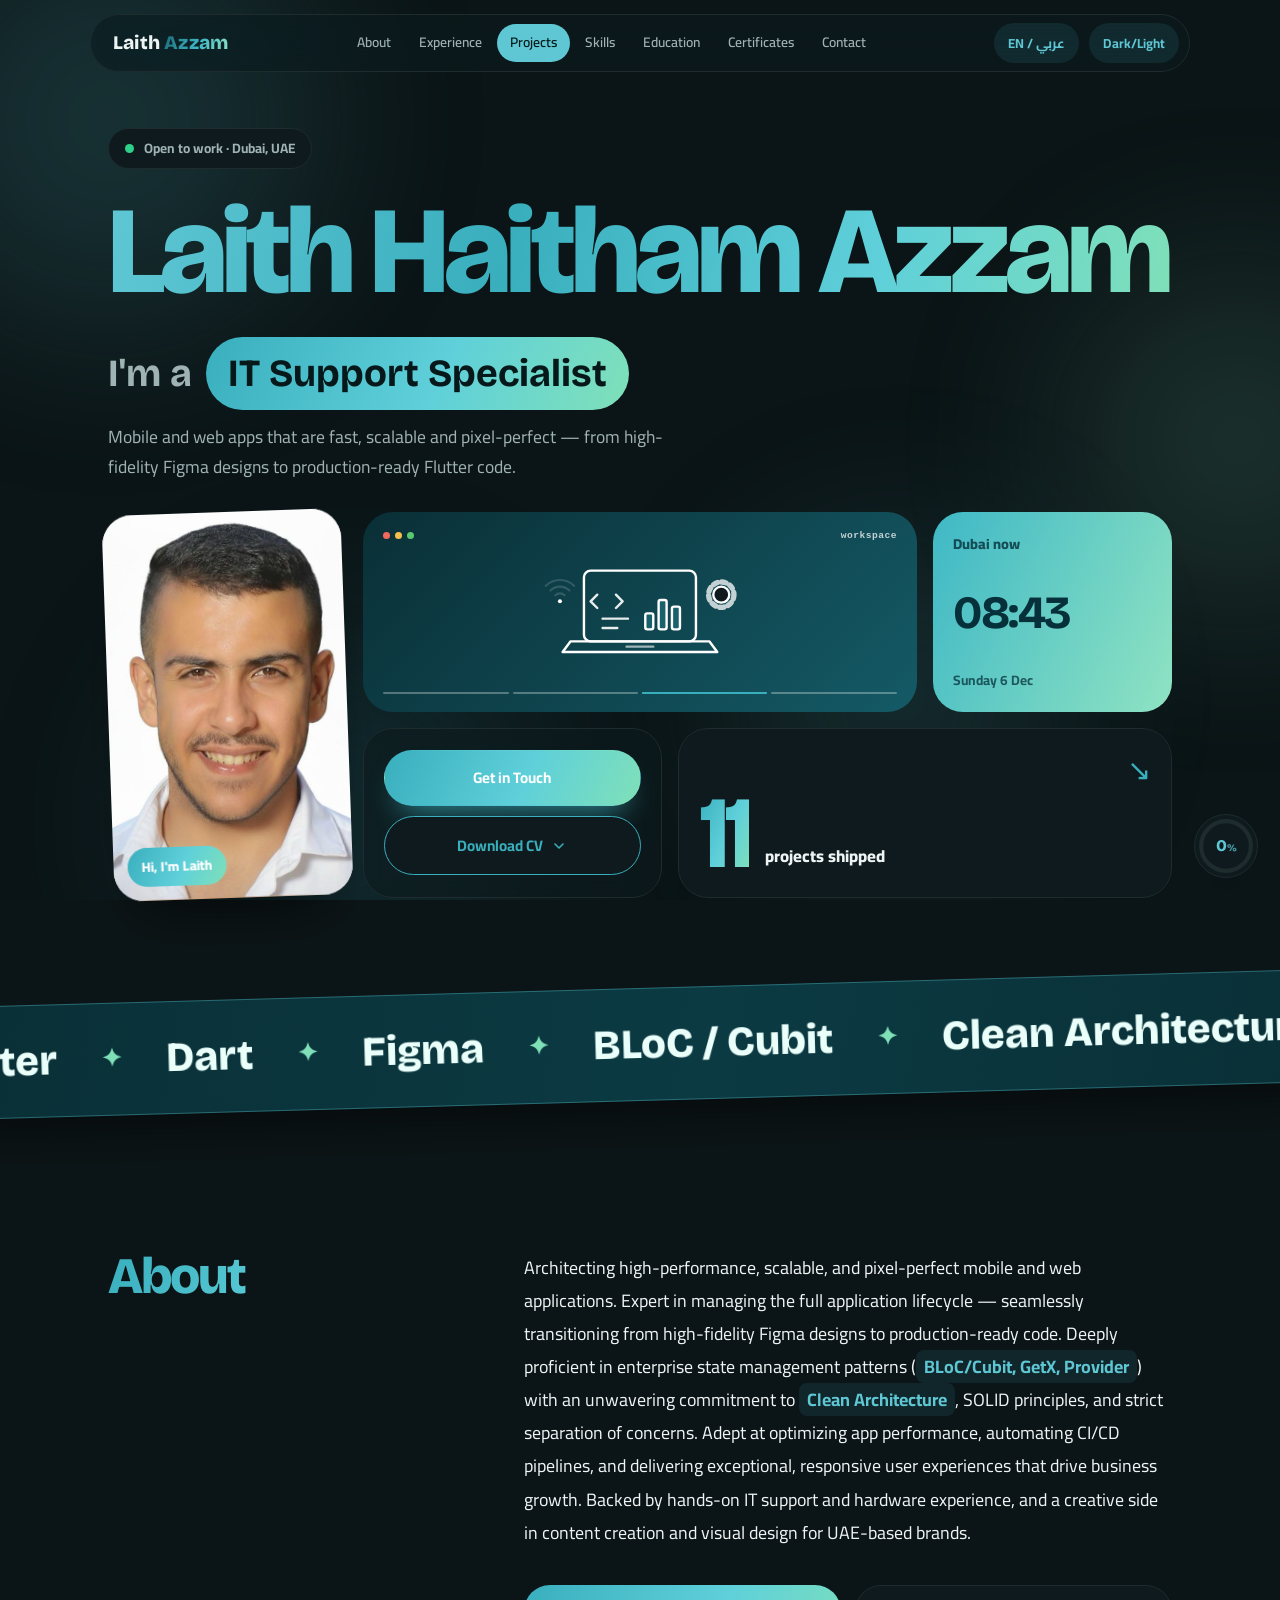
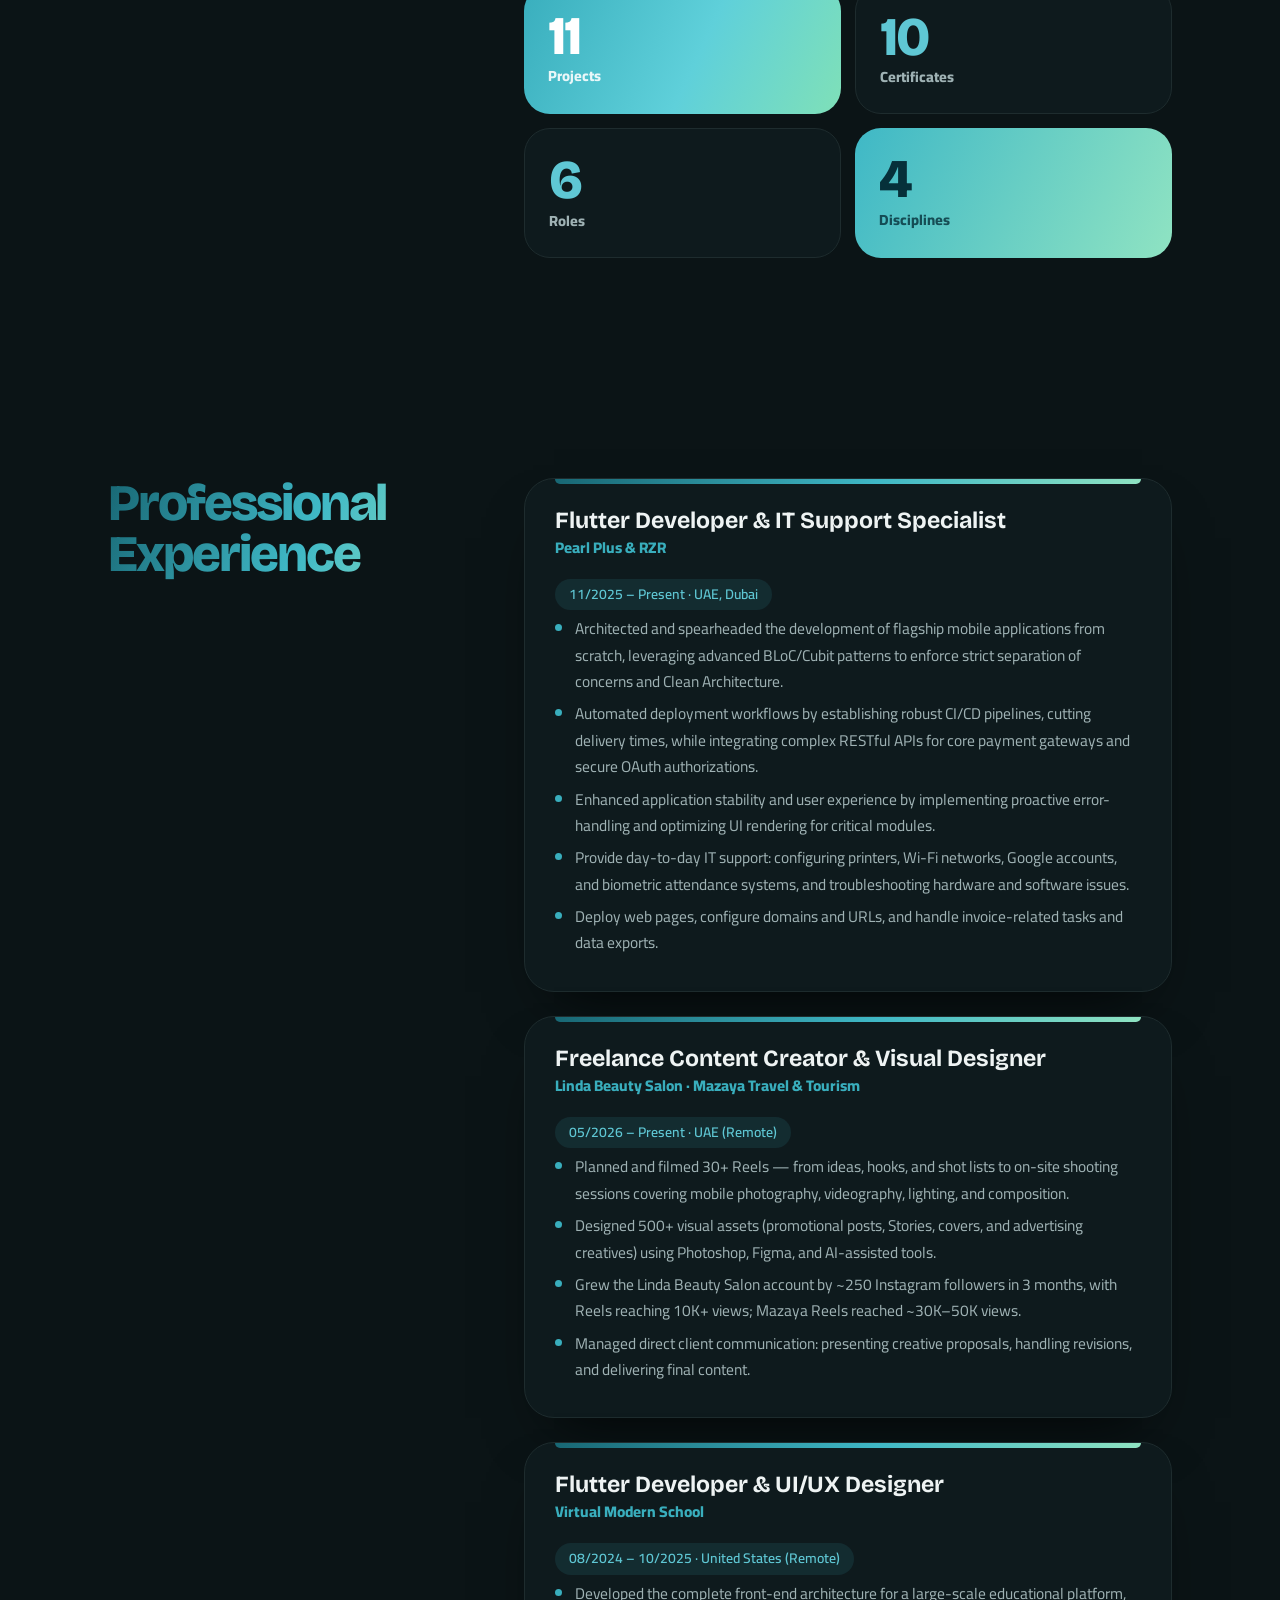
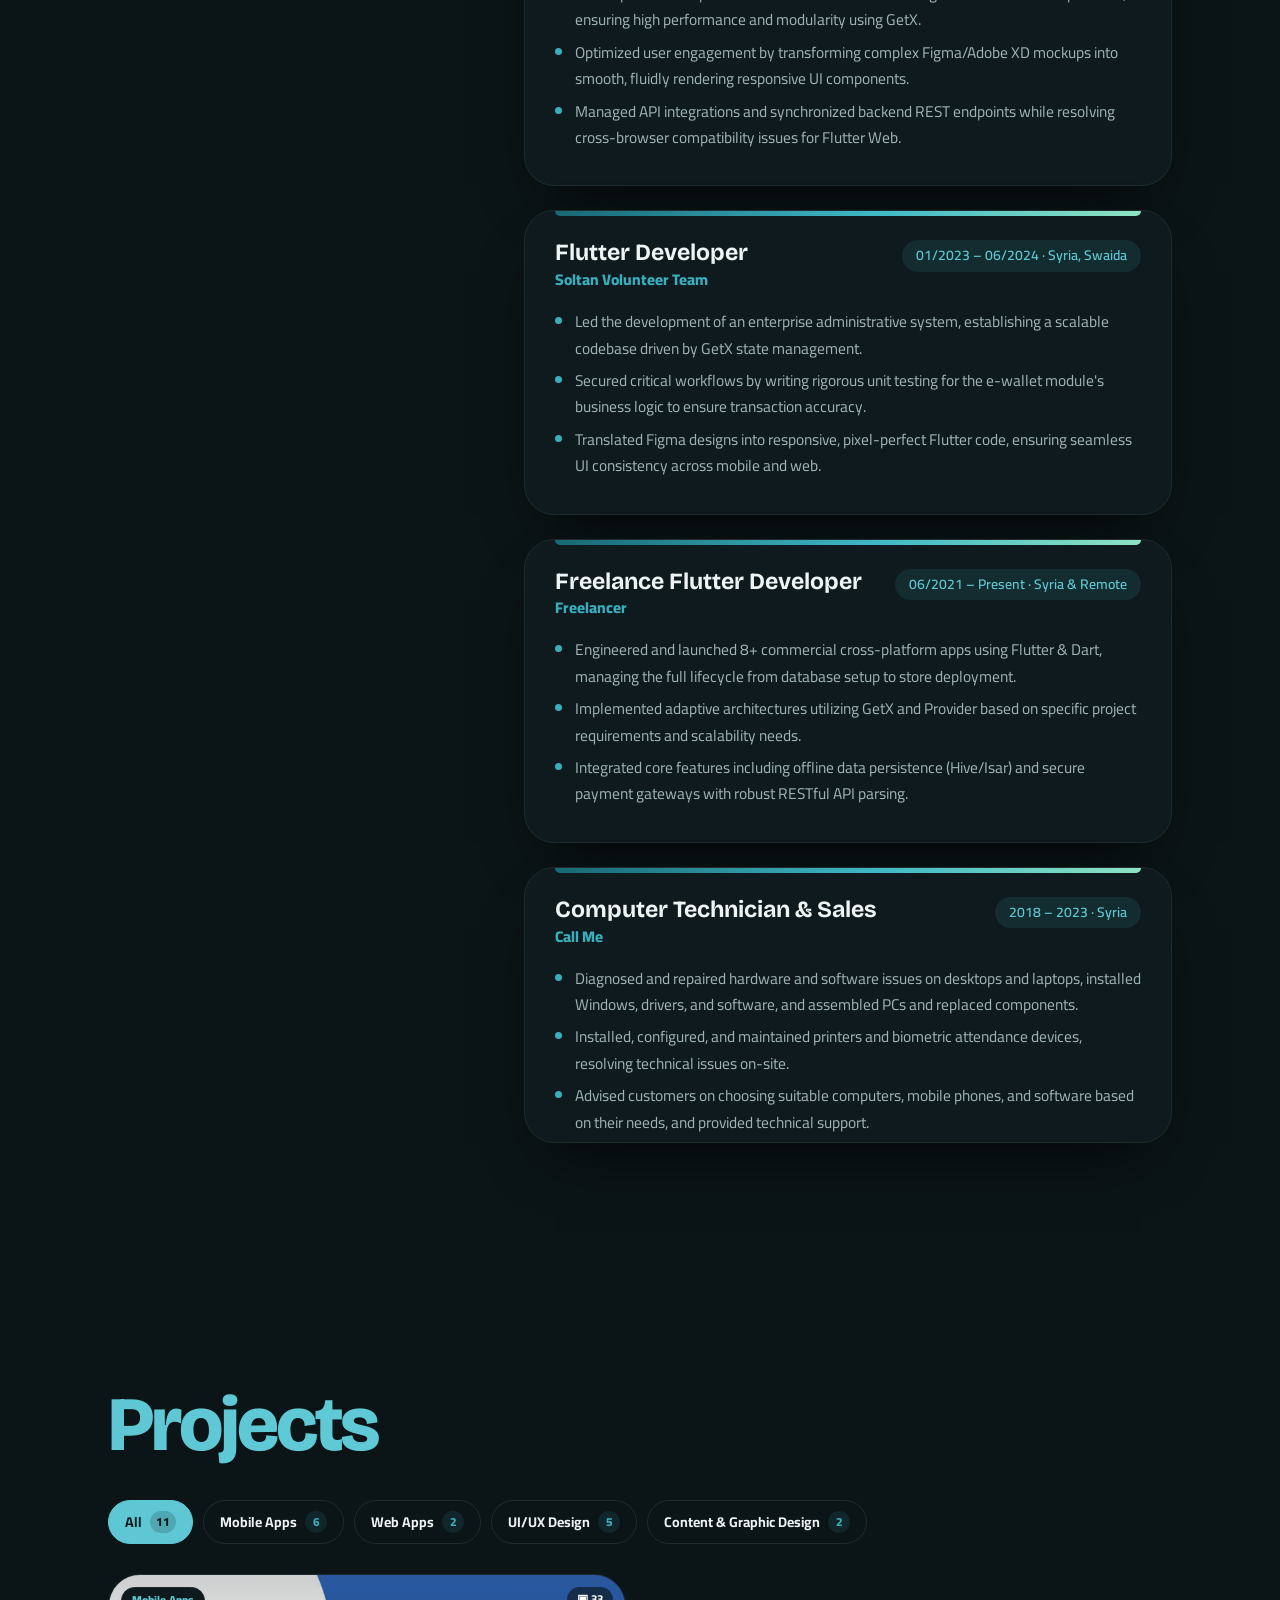
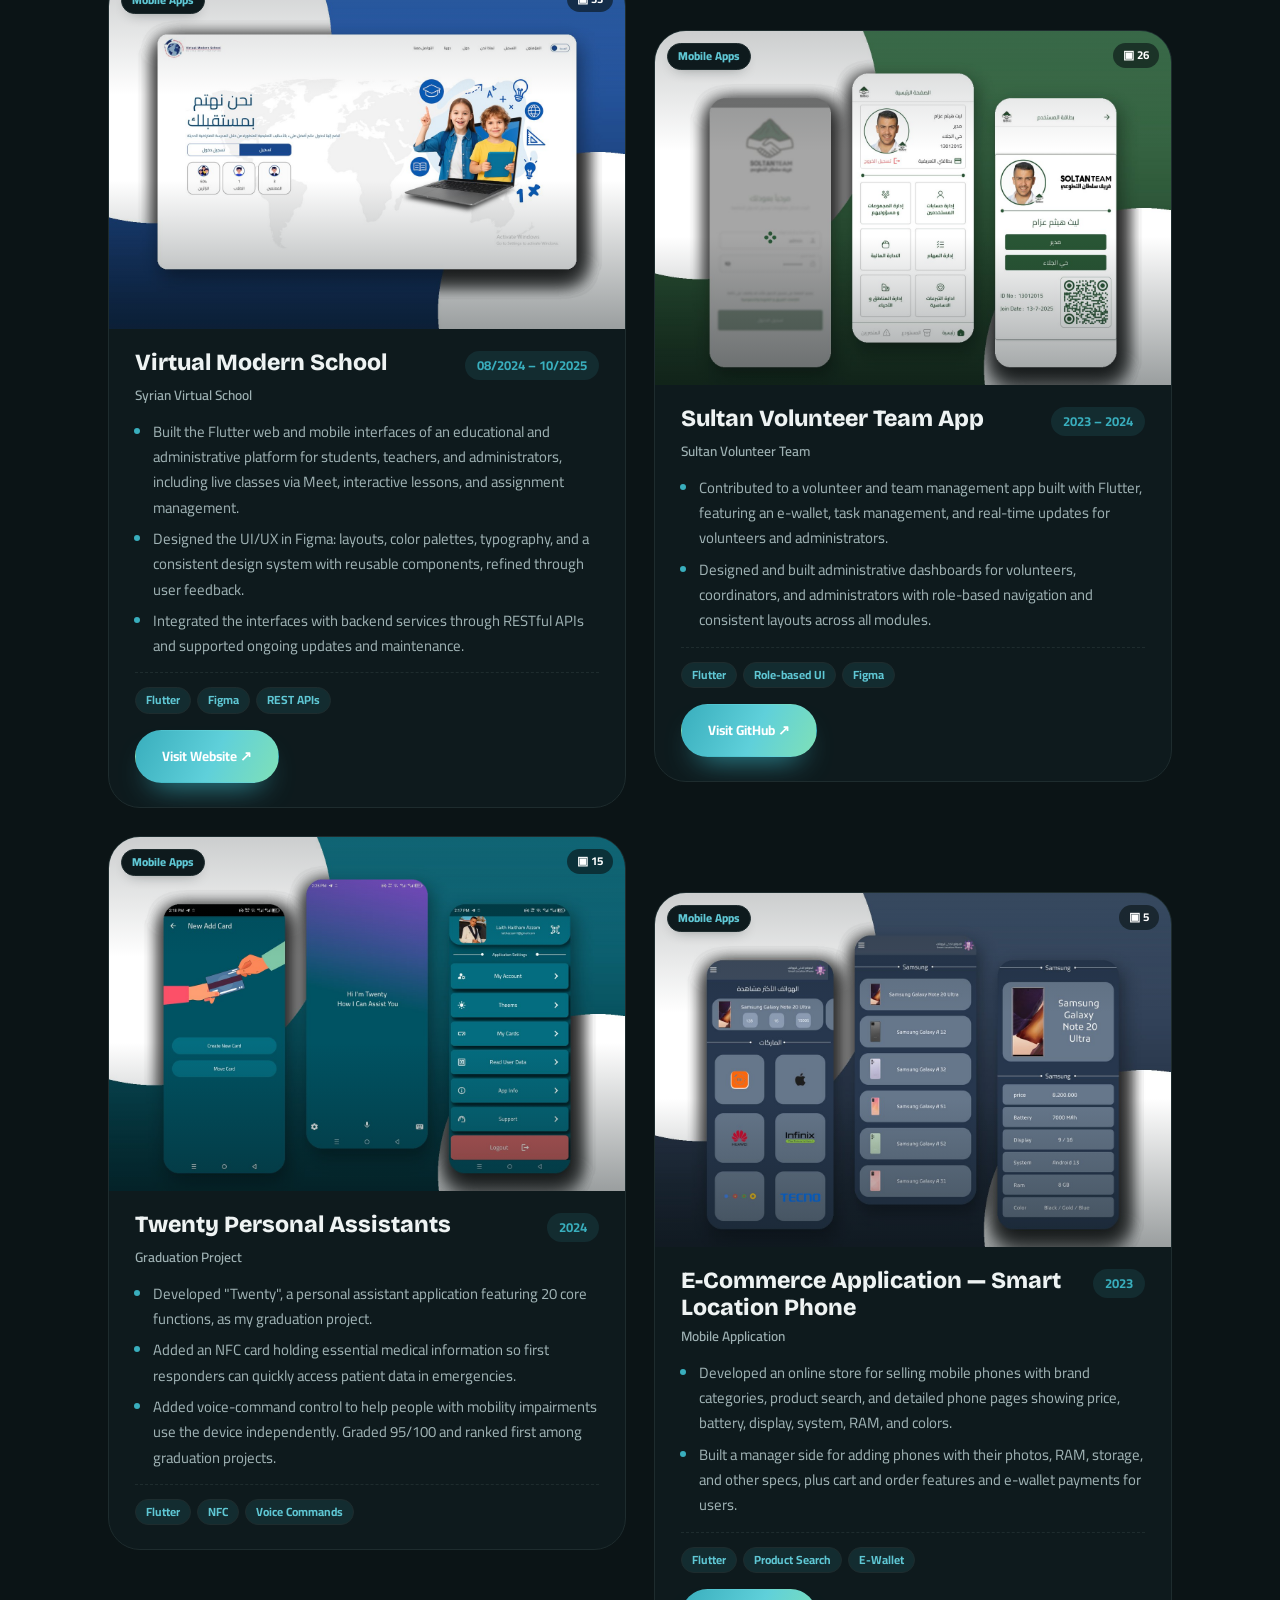
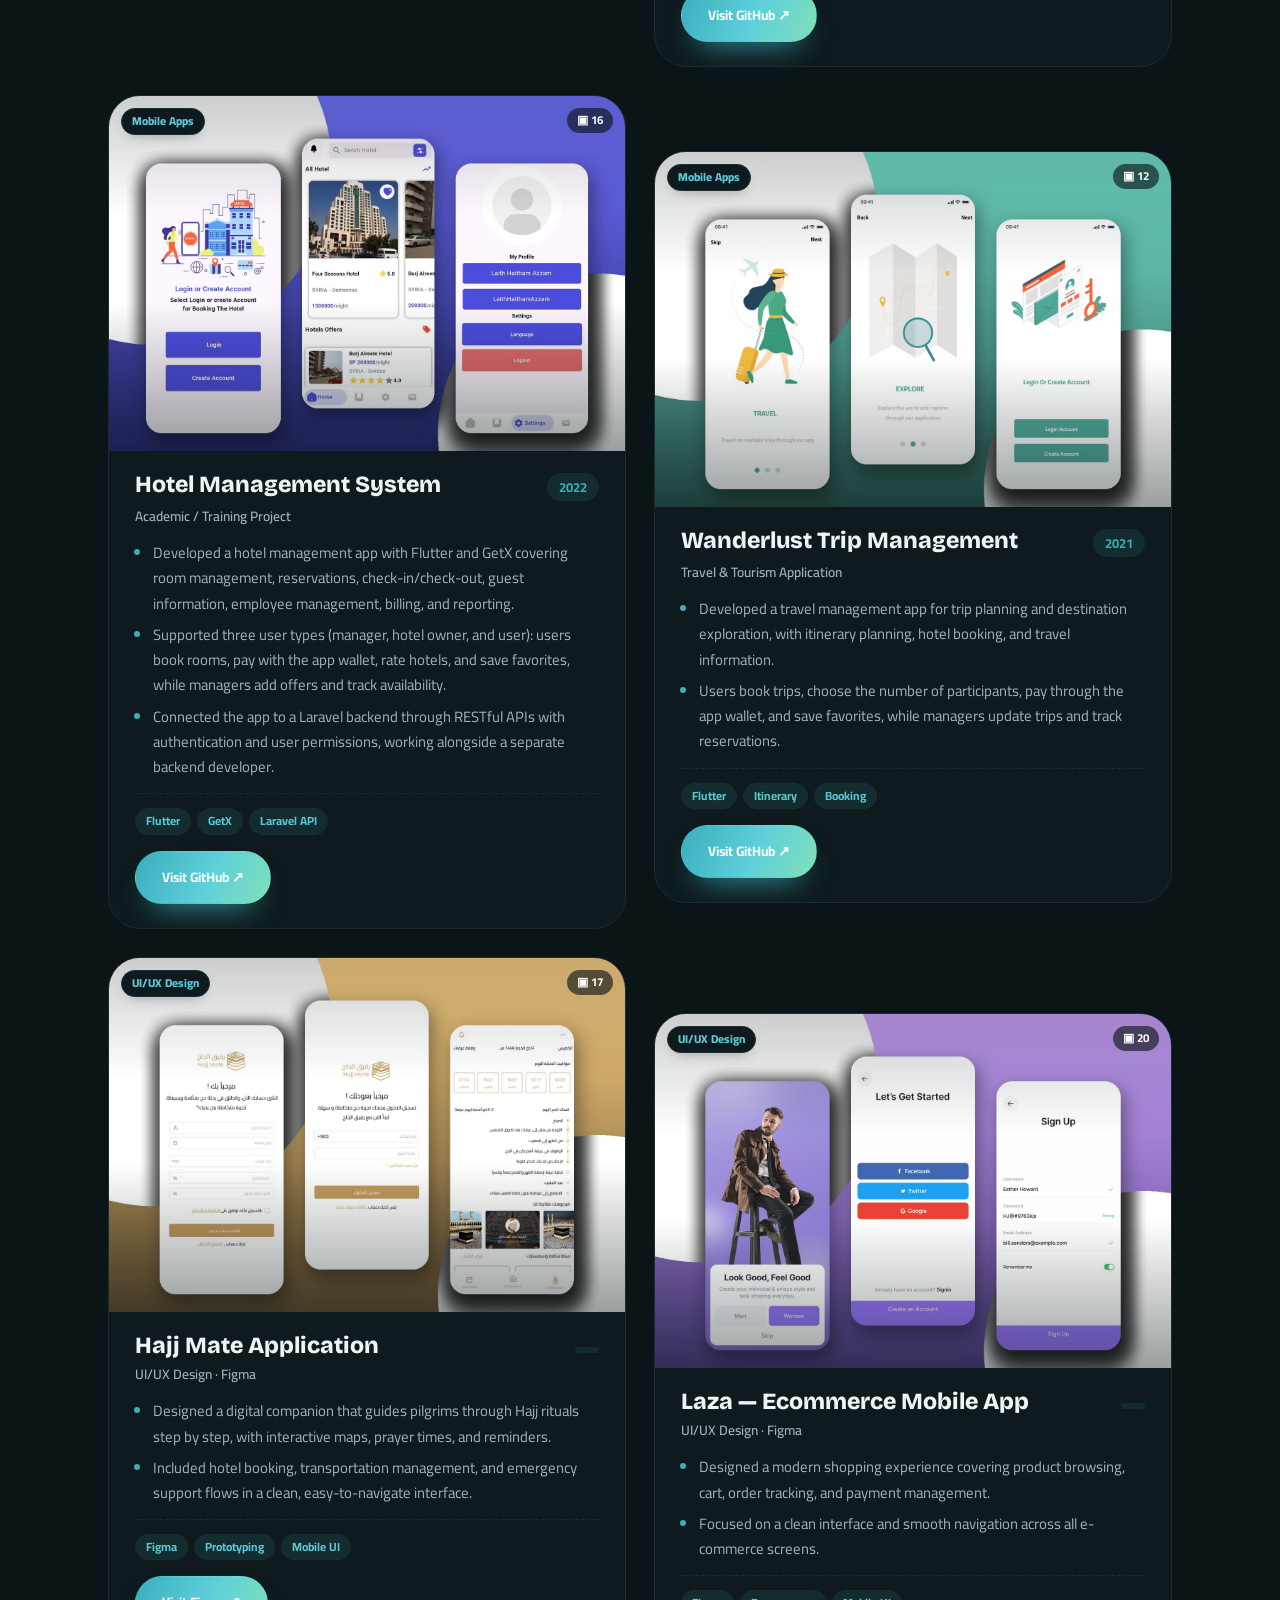
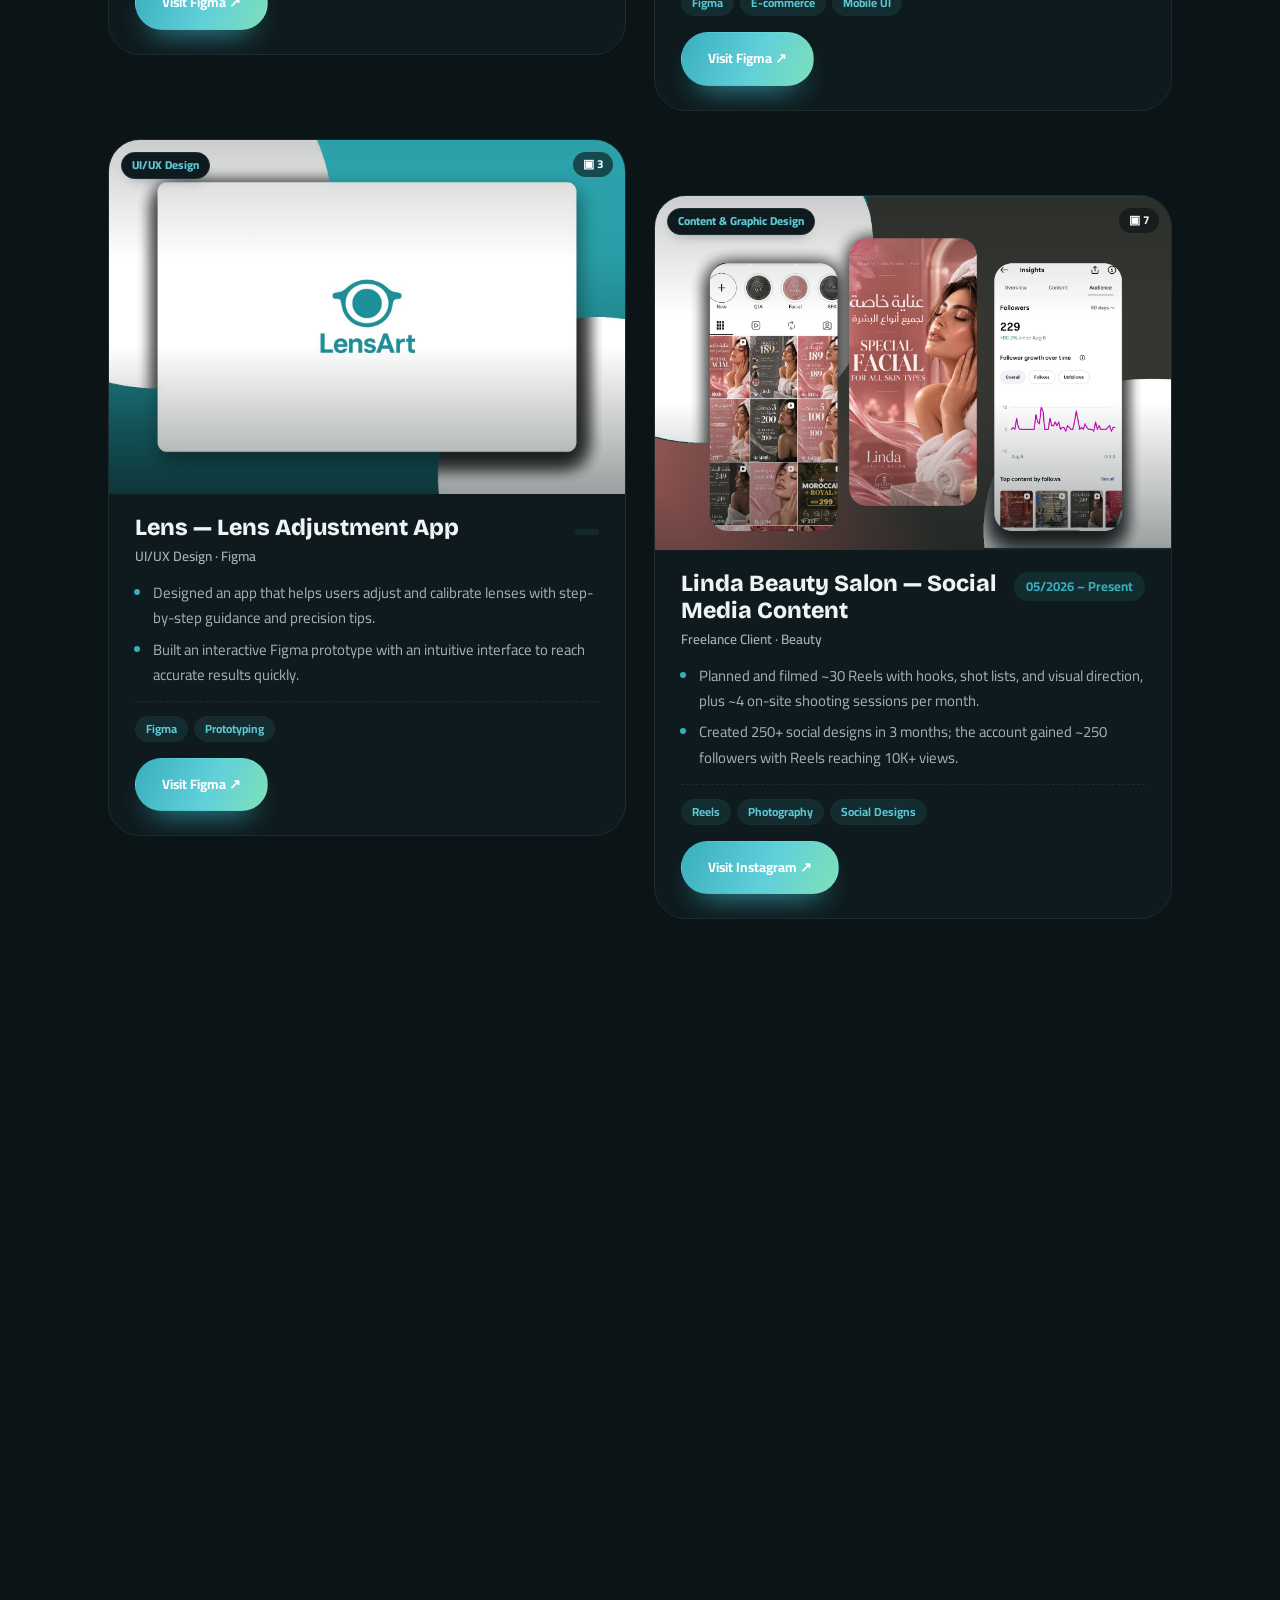
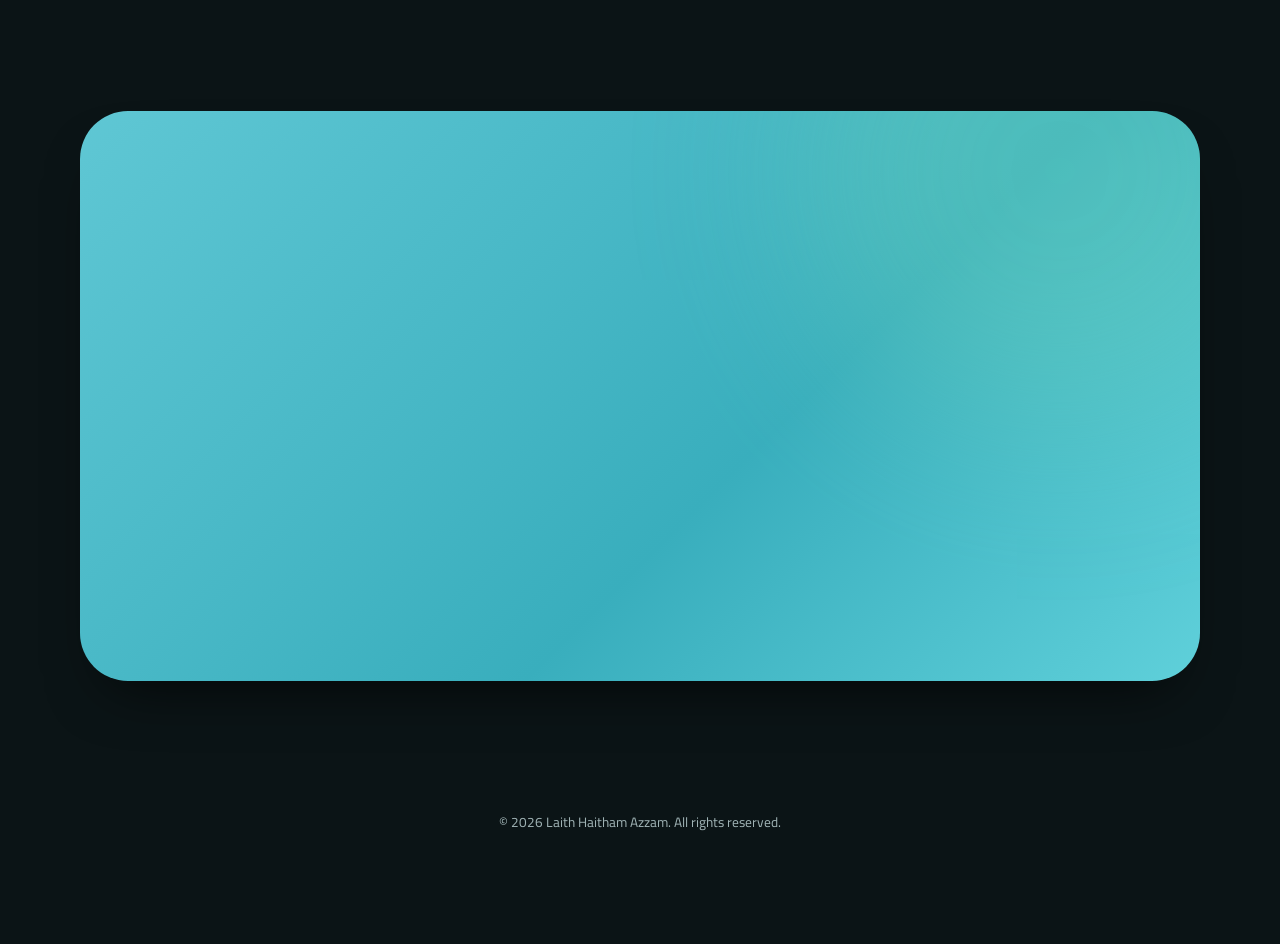
==== commit 9abdb7f3: "rename to index.html" ====
--- a/index.html
+++ b/index.html
@@ -1,99 +1,289 @@
-<!DOCTYPE html><html><head>
-  <!--
-    If you are serving your web app in a path other than the root, change the
-    href value below to reflect the base path you are serving from.
-
-    The path provided below has to start and end with a slash "/" in order for
-    it to work correctly.
-
-    For more details:
-    * https://developer.mozilla.org/en-US/docs/Web/HTML/Element/base
-
-    This is a placeholder for base href that will be replaced by the value of
-    the `--base-href` argument provided to `flutter build`.
-  -->
-  <base href="/portfolio/">
-
-  <meta charset="UTF-8">
-  <meta content="IE=Edge" http-equiv="X-UA-Compatible">
-  <meta name="description" content="A new Flutter project.">
-
-  <!-- iOS meta tags & icons -->
-  <meta name="apple-mobile-web-app-capable" content="yes">
-  <meta name="apple-mobile-web-app-status-bar-style" content="black">
-  <meta name="apple-mobile-web-app-title" content="portfolio">
-  <link rel="apple-touch-icon" href="icons/Icon-192.png">
-
-  <!-- Favicon -->
-  <link rel="icon" type="image/png" href="favicon.png">
-
-  <title>portfolio</title>
-  <link rel="manifest" href="manifest.json">
-  <link href="https://fonts.googleapis.com/css2?family=Roboto:wght@400;700&display=swap" rel="stylesheet">
-
-
-  <meta content="width=device-width, initial-scale=1.0, maximum-scale=1.0, user-scalable=no" name="viewport">
-
-
-  <style>
-    body {
-     display: flex;
-     flex-direction: column; /* ترتيب العناصر عمودياً */
-     justify-content: center;
-     align-items: center;
-     height: 100vh; /* ارتفاع كامل للنافذة */
-     margin: 0; /* إزالة الهامش الافتراضي */
-     gap: 20px; /* المسافة بين العناصر */
- }
-   .loader {
-   width: 120px;
-   height: 22px;
-   border-radius: 40px;
-   color: #794945;
-   border: 2px solid;
-   position: relative;
-   overflow: hidden;
-   }
-   .loader::before {
-   content: "";
-   position: absolute;
-   margin: 2px;
-   width: 14px;
-   top: 0;
-   bottom: 0;
-   left: -20px;
-   border-radius: inherit;
-   background: currentColor;
-   box-shadow: -10px 0 12px 3px currentColor;
-   clip-path: polygon(0 5%, 100% 0,100% 100%,0 95%,-30px 50%);
-   animation: l14 1s infinite linear;
-   }
-   @keyframes l14 {
-   100% {left: calc(100% + 20px)}
-   }
-  </style>
-
-
-
-  <style>svg#freepik_stories-online-resume:not(.animated) .animable {opacity: 0;}svg#freepik_stories-online-resume.animated #freepik--Device--inject-2 {animation: 1s 1 forwards cubic-bezier(.36,-0.01,.5,1.38) slideUp;animation-delay: 0s;}svg#freepik_stories-online-resume.animated #elob45iefaxa {animation: 1s 1 forwards cubic-bezier(.36,-0.01,.5,1.38) fadeIn;animation-delay: 0s;}svg#freepik_stories-online-resume.animated #elfcpyymjzjk {animation: 1s 1 forwards cubic-bezier(.36,-0.01,.5,1.38) fadeIn;animation-delay: 0.00819672131147541s;opacity: 0}svg#freepik_stories-online-resume.animated #elre3ytgzeus9 {animation: 1s 1 forwards cubic-bezier(.36,-0.01,.5,1.38) fadeIn;animation-delay: 0.01639344262295082s;opacity: 0}svg#freepik_stories-online-resume.animated #elcjxir4qbqua {animation: 1s 1 forwards cubic-bezier(.36,-0.01,.5,1.38) fadeIn;animation-delay: 0.02459016393442623s;opacity: 0}svg#freepik_stories-online-resume.animated #el0hm1v436gjwh {animation: 1s 1 forwards cubic-bezier(.36,-0.01,.5,1.38) fadeIn;animation-delay: 0.03278688524590164s;opacity: 0}svg#freepik_stories-online-resume.animated #elvi4n4tnm0x {animation: 1s 1 forwards cubic-bezier(.36,-0.01,.5,1.38) fadeIn;animation-delay: 0.04098360655737705s;opacity: 0}svg#freepik_stories-online-resume.animated #el1bymougthxr {animation: 1s 1 forwards cubic-bezier(.36,-0.01,.5,1.38) fadeIn;animation-delay: 0.04918032786885246s;opacity: 0}svg#freepik_stories-online-resume.animated #eldobfc9mhrr {animation: 1s 1 forwards cubic-bezier(.36,-0.01,.5,1.38) fadeIn;animation-delay: 0.05737704918032787s;opacity: 0}svg#freepik_stories-online-resume.animated #el71d3mb7464o {animation: 1s 1 forwards cubic-bezier(.36,-0.01,.5,1.38) fadeIn;animation-delay: 0.06557377049180328s;opacity: 0}svg#freepik_stories-online-resume.animated #elisjjaev2ajk {animation: 1s 1 forwards cubic-bezier(.36,-0.01,.5,1.38) fadeIn;animation-delay: 0.07377049180327869s;opacity: 0}svg#freepik_stories-online-resume.animated #elqcmxnr1x3ph {animation: 1s 1 forwards cubic-bezier(.36,-0.01,.5,1.38) fadeIn;animation-delay: 0.0819672131147541s;opacity: 0}svg#freepik_stories-online-resume.animated #elrz2uvc1kg6p {animation: 1s 1 forwards cubic-bezier(.36,-0.01,.5,1.38) fadeIn;animation-delay: 0.09016393442622951s;opacity: 0}svg#freepik_stories-online-resume.animated #els8sumnedq18 {animation: 1s 1 forwards cubic-bezier(.36,-0.01,.5,1.38) fadeIn;animation-delay: 0.09836065573770492s;opacity: 0}svg#freepik_stories-online-resume.animated #el018j7w37lib {animation: 1s 1 forwards cubic-bezier(.36,-0.01,.5,1.38) fadeIn;animation-delay: 0.10655737704918034s;opacity: 0}svg#freepik_stories-online-resume.animated #elwcea2giizec {animation: 1s 1 forwards cubic-bezier(.36,-0.01,.5,1.38) fadeIn;animation-delay: 0.11475409836065574s;opacity: 0}svg#freepik_stories-online-resume.animated #eld9ohdru8lu {animation: 1s 1 forwards cubic-bezier(.36,-0.01,.5,1.38) fadeIn;animation-delay: 0.12295081967213116s;opacity: 0}svg#freepik_stories-online-resume.animated #el2eim7329a66 {animation: 1s 1 forwards cubic-bezier(.36,-0.01,.5,1.38) fadeIn;animation-delay: 0.13114754098360656s;opacity: 0}svg#freepik_stories-online-resume.animated #elenvtuqg44og {animation: 1s 1 forwards cubic-bezier(.36,-0.01,.5,1.38) fadeIn;animation-delay: 0.13934426229508198s;opacity: 0}svg#freepik_stories-online-resume.animated #elfmn68zrlp6r {animation: 1s 1 forwards cubic-bezier(.36,-0.01,.5,1.38) fadeIn;animation-delay: 0.14754098360655737s;opacity: 0}svg#freepik_stories-online-resume.animated #elwap9qc7tcc {animation: 1s 1 forwards cubic-bezier(.36,-0.01,.5,1.38) fadeIn;animation-delay: 0.1557377049180328s;opacity: 0}svg#freepik_stories-online-resume.animated #elth2fv3w8ac {animation: 1s 1 forwards cubic-bezier(.36,-0.01,.5,1.38) fadeIn;animation-delay: 0.1639344262295082s;opacity: 0}svg#freepik_stories-online-resume.animated #el7hd3xrp1xu9 {animation: 1s 1 forwards cubic-bezier(.36,-0.01,.5,1.38) fadeIn;animation-delay: 0.1721311475409836s;opacity: 0}svg#freepik_stories-online-resume.animated #elsfp405dd4h {animation: 1s 1 forwards cubic-bezier(.36,-0.01,.5,1.38) fadeIn;animation-delay: 0.18032786885245902s;opacity: 0}svg#freepik_stories-online-resume.animated #elqeb4chympn {animation: 1s 1 forwards cubic-bezier(.36,-0.01,.5,1.38) fadeIn;animation-delay: 0.18852459016393444s;opacity: 0}svg#freepik_stories-online-resume.animated #elsoptwc35wi9 {animation: 1s 1 forwards cubic-bezier(.36,-0.01,.5,1.38) fadeIn;animation-delay: 0.19672131147540983s;opacity: 0}svg#freepik_stories-online-resume.animated #eld8yh7vsyges {animation: 1s 1 forwards cubic-bezier(.36,-0.01,.5,1.38) fadeIn;animation-delay: 0.20491803278688525s;opacity: 0}svg#freepik_stories-online-resume.animated #elhnuw8elznjw {animation: 1s 1 forwards cubic-bezier(.36,-0.01,.5,1.38) fadeIn;animation-delay: 0.21311475409836067s;opacity: 0}svg#freepik_stories-online-resume.animated #ela7hjumkg4qm {animation: 1s 1 forwards cubic-bezier(.36,-0.01,.5,1.38) fadeIn;animation-delay: 0.2213114754098361s;opacity: 0}svg#freepik_stories-online-resume.animated #eltoyyiwnyeg {animation: 1s 1 forwards cubic-bezier(.36,-0.01,.5,1.38) fadeIn;animation-delay: 0.22950819672131148s;opacity: 0}svg#freepik_stories-online-resume.animated #elo5vxdjh1tri {animation: 1s 1 forwards cubic-bezier(.36,-0.01,.5,1.38) fadeIn;animation-delay: 0.2377049180327869s;opacity: 0}svg#freepik_stories-online-resume.animated #elpu3tivpeawj {animation: 1s 1 forwards cubic-bezier(.36,-0.01,.5,1.38) fadeIn;animation-delay: 0.24590163934426232s;opacity: 0}svg#freepik_stories-online-resume.animated #el121d0tjf44ln {animation: 1s 1 forwards cubic-bezier(.36,-0.01,.5,1.38) fadeIn;animation-delay: 0.2540983606557377s;opacity: 0}svg#freepik_stories-online-resume.animated #elxm6z1rd8fvb {animation: 1s 1 forwards cubic-bezier(.36,-0.01,.5,1.38) fadeIn;animation-delay: 0.26229508196721313s;opacity: 0}svg#freepik_stories-online-resume.animated #el0n3mcn7phiqp {animation: 1s 1 forwards cubic-bezier(.36,-0.01,.5,1.38) fadeIn;animation-delay: 0.27049180327868855s;opacity: 0}svg#freepik_stories-online-resume.animated #eltzdvf0nvgt {animation: 1s 1 forwards cubic-bezier(.36,-0.01,.5,1.38) fadeIn;animation-delay: 0.27868852459016397s;opacity: 0}svg#freepik_stories-online-resume.animated #elxmsnpc7dsq8 {animation: 1s 1 forwards cubic-bezier(.36,-0.01,.5,1.38) fadeIn;animation-delay: 0.2868852459016394s;opacity: 0}svg#freepik_stories-online-resume.animated #elbhipqk9qvvq {animation: 1s 1 forwards cubic-bezier(.36,-0.01,.5,1.38) fadeIn;animation-delay: 0.29508196721311475s;opacity: 0}svg#freepik_stories-online-resume.animated #elzx11b3ois2q {animation: 1s 1 forwards cubic-bezier(.36,-0.01,.5,1.38) fadeIn;animation-delay: 0.30327868852459017s;opacity: 0}svg#freepik_stories-online-resume.animated #elgeu0t50zqzj {animation: 1s 1 forwards cubic-bezier(.36,-0.01,.5,1.38) fadeIn;animation-delay: 0.3114754098360656s;opacity: 0}svg#freepik_stories-online-resume.animated #el8a8ih90hp1b {animation: 1s 1 forwards cubic-bezier(.36,-0.01,.5,1.38) fadeIn;animation-delay: 0.319672131147541s;opacity: 0}svg#freepik_stories-online-resume.animated #elwwoa789o4gg {animation: 1s 1 forwards cubic-bezier(.36,-0.01,.5,1.38) fadeIn;animation-delay: 0.3278688524590164s;opacity: 0}svg#freepik_stories-online-resume.animated #elsxht06nttgn {animation: 1s 1 forwards cubic-bezier(.36,-0.01,.5,1.38) fadeIn;animation-delay: 0.33606557377049184s;opacity: 0}svg#freepik_stories-online-resume.animated #elm9bb8yr11ic {animation: 1s 1 forwards cubic-bezier(.36,-0.01,.5,1.38) fadeIn;animation-delay: 0.3442622950819672s;opacity: 0}svg#freepik_stories-online-resume.animated #el90e06mpjhh8 {animation: 1s 1 forwards cubic-bezier(.36,-0.01,.5,1.38) fadeIn;animation-delay: 0.3524590163934426s;opacity: 0}svg#freepik_stories-online-resume.animated #elp796n9bdqsk {animation: 1s 1 forwards cubic-bezier(.36,-0.01,.5,1.38) fadeIn;animation-delay: 0.36065573770491804s;opacity: 0}svg#freepik_stories-online-resume.animated #elrxwz0my72l {animation: 1s 1 forwards cubic-bezier(.36,-0.01,.5,1.38) fadeIn;animation-delay: 0.36885245901639346s;opacity: 0}svg#freepik_stories-online-resume.animated #el3dpkzrk634x {animation: 1s 1 forwards cubic-bezier(.36,-0.01,.5,1.38) fadeIn;animation-delay: 0.3770491803278689s;opacity: 0}svg#freepik_stories-online-resume.animated #elrp9qk4m7cdo {animation: 1s 1 forwards cubic-bezier(.36,-0.01,.5,1.38) fadeIn;animation-delay: 0.3852459016393443s;opacity: 0}svg#freepik_stories-online-resume.animated #eljboqz11hrj {animation: 1s 1 forwards cubic-bezier(.36,-0.01,.5,1.38) fadeIn;animation-delay: 0.39344262295081966s;opacity: 0}svg#freepik_stories-online-resume.animated #el0b4sjafrd81u {animation: 1s 1 forwards cubic-bezier(.36,-0.01,.5,1.38) fadeIn;animation-delay: 0.4016393442622951s;opacity: 0}svg#freepik_stories-online-resume.animated #elma8594i7ta {animation: 1s 1 forwards cubic-bezier(.36,-0.01,.5,1.38) fadeIn;animation-delay: 0.4098360655737705s;opacity: 0}svg#freepik_stories-online-resume.animated #el4dsqk6xd7k2 {animation: 1s 1 forwards cubic-bezier(.36,-0.01,.5,1.38) fadeIn;animation-delay: 0.4180327868852459s;opacity: 0}svg#freepik_stories-online-resume.animated #eljiaxsbnsr6k {animation: 1s 1 forwards cubic-bezier(.36,-0.01,.5,1.38) fadeIn;animation-delay: 0.42622950819672134s;opacity: 0}svg#freepik_stories-online-resume.animated #elkcxor9bs6a {animation: 1s 1 forwards cubic-bezier(.36,-0.01,.5,1.38) fadeIn;animation-delay: 0.43442622950819676s;opacity: 0}svg#freepik_stories-online-resume.animated #el74vsbp5w6ic {animation: 1s 1 forwards cubic-bezier(.36,-0.01,.5,1.38) fadeIn;animation-delay: 0.4426229508196722s;opacity: 0}svg#freepik_stories-online-resume.animated #eln3vxzxmrhy {animation: 1s 1 forwards cubic-bezier(.36,-0.01,.5,1.38) fadeIn;animation-delay: 0.45081967213114754s;opacity: 0}svg#freepik_stories-online-resume.animated #elmgnmn5n1svn {animation: 1s 1 forwards cubic-bezier(.36,-0.01,.5,1.38) fadeIn;animation-delay: 0.45901639344262296s;opacity: 0}svg#freepik_stories-online-resume.animated #els776c39d9o {animation: 1s 1 forwards cubic-bezier(.36,-0.01,.5,1.38) fadeIn;animation-delay: 0.4672131147540984s;opacity: 0}svg#freepik_stories-online-resume.animated #ell9x8q06qnyc {animation: 1s 1 forwards cubic-bezier(.36,-0.01,.5,1.38) fadeIn;animation-delay: 0.4754098360655738s;opacity: 0}svg#freepik_stories-online-resume.animated #el13zyc3m89vo {animation: 1s 1 forwards cubic-bezier(.36,-0.01,.5,1.38) fadeIn;animation-delay: 0.4836065573770492s;opacity: 0}svg#freepik_stories-online-resume.animated #elzxoanlm58r {animation: 1s 1 forwards cubic-bezier(.36,-0.01,.5,1.38) fadeIn;animation-delay: 0.49180327868852464s;opacity: 0}svg#freepik_stories-online-resume.animated #elpe0m29a3fcd {animation: 1s 1 forwards cubic-bezier(.36,-0.01,.5,1.38) fadeIn;animation-delay: 0.5s;opacity: 0}svg#freepik_stories-online-resume.animated #el2y8mag8gvor {animation: 1s 1 forwards cubic-bezier(.36,-0.01,.5,1.38) fadeIn;animation-delay: 0.5081967213114754s;opacity: 0}svg#freepik_stories-online-resume.animated #elx0n1brx8nv {animation: 1s 1 forwards cubic-bezier(.36,-0.01,.5,1.38) fadeIn;animation-delay: 0.5163934426229508s;opacity: 0}svg#freepik_stories-online-resume.animated #elul8d4t5rbxq {animation: 1s 1 forwards cubic-bezier(.36,-0.01,.5,1.38) fadeIn;animation-delay: 0.5245901639344263s;opacity: 0}svg#freepik_stories-online-resume.animated #el9gf0oo6q277 {animation: 1s 1 forwards cubic-bezier(.36,-0.01,.5,1.38) fadeIn;animation-delay: 0.5327868852459017s;opacity: 0}svg#freepik_stories-online-resume.animated #el6k6mz7ov4hr {animation: 1s 1 forwards cubic-bezier(.36,-0.01,.5,1.38) fadeIn;animation-delay: 0.5409836065573771s;opacity: 0}svg#freepik_stories-online-resume.animated #el7no813qy8f3 {animation: 1s 1 forwards cubic-bezier(.36,-0.01,.5,1.38) fadeIn;animation-delay: 0.5491803278688525s;opacity: 0}svg#freepik_stories-online-resume.animated #el6k4fzo7jg7s {animation: 1s 1 forwards cubic-bezier(.36,-0.01,.5,1.38) fadeIn;animation-delay: 0.5573770491803279s;opacity: 0}svg#freepik_stories-online-resume.animated #el08yvxh87ak7g {animation: 1s 1 forwards cubic-bezier(.36,-0.01,.5,1.38) fadeIn;animation-delay: 0.5655737704918034s;opacity: 0}svg#freepik_stories-online-resume.animated #elhuam4hbsmfv {animation: 1s 1 forwards cubic-bezier(.36,-0.01,.5,1.38) fadeIn;animation-delay: 0.5737704918032788s;opacity: 0}svg#freepik_stories-online-resume.animated #elen5sdtq1548 {animation: 1s 1 forwards cubic-bezier(.36,-0.01,.5,1.38) fadeIn;animation-delay: 0.5819672131147541s;opacity: 0}svg#freepik_stories-online-resume.animated #elhqirtrnkf1e {animation: 1s 1 forwards cubic-bezier(.36,-0.01,.5,1.38) fadeIn;animation-delay: 0.5901639344262295s;opacity: 0}svg#freepik_stories-online-resume.animated #elycbljkzcm8c {animation: 1s 1 forwards cubic-bezier(.36,-0.01,.5,1.38) fadeIn;animation-delay: 0.5983606557377049s;opacity: 0}svg#freepik_stories-online-resume.animated #el4cpddjgec94 {animation: 1s 1 forwards cubic-bezier(.36,-0.01,.5,1.38) fadeIn;animation-delay: 0.6065573770491803s;opacity: 0}svg#freepik_stories-online-resume.animated #elfqkvoue1x6 {animation: 1s 1 forwards cubic-bezier(.36,-0.01,.5,1.38) fadeIn;animation-delay: 0.6147540983606558s;opacity: 0}svg#freepik_stories-online-resume.animated #el8s43j8vw3na {animation: 1s 1 forwards cubic-bezier(.36,-0.01,.5,1.38) fadeIn;animation-delay: 0.6229508196721312s;opacity: 0}svg#freepik_stories-online-resume.animated #el3hnrxsjy3cj {animation: 1s 1 forwards cubic-bezier(.36,-0.01,.5,1.38) fadeIn;animation-delay: 0.6311475409836066s;opacity: 0}svg#freepik_stories-online-resume.animated #el6pz1b18nhis {animation: 1s 1 forwards cubic-bezier(.36,-0.01,.5,1.38) fadeIn;animation-delay: 0.639344262295082s;opacity: 0}svg#freepik_stories-online-resume.animated #el516117y1mgi {animation: 1s 1 forwards cubic-bezier(.36,-0.01,.5,1.38) fadeIn;animation-delay: 0.6475409836065574s;opacity: 0}svg#freepik_stories-online-resume.animated #el4ol9o3g4x2l {animation: 1s 1 forwards cubic-bezier(.36,-0.01,.5,1.38) fadeIn;animation-delay: 0.6557377049180328s;opacity: 0}svg#freepik_stories-online-resume.animated #ell265cvxm73i {animation: 1s 1 forwards cubic-bezier(.36,-0.01,.5,1.38) fadeIn;animation-delay: 0.6639344262295083s;opacity: 0}svg#freepik_stories-online-resume.animated #elhqy8bwzk0pj {animation: 1s 1 forwards cubic-bezier(.36,-0.01,.5,1.38) fadeIn;animation-delay: 0.6721311475409837s;opacity: 0}svg#freepik_stories-online-resume.animated #elntfndztphgg {animation: 1s 1 forwards cubic-bezier(.36,-0.01,.5,1.38) fadeIn;animation-delay: 0.6803278688524591s;opacity: 0}svg#freepik_stories-online-resume.animated #el6tiuo3lybuq {animation: 1s 1 forwards cubic-bezier(.36,-0.01,.5,1.38) fadeIn;animation-delay: 0.6885245901639344s;opacity: 0}svg#freepik_stories-online-resume.animated #el3ijta7pun73 {animation: 1s 1 forwards cubic-bezier(.36,-0.01,.5,1.38) fadeIn;animation-delay: 0.6967213114754098s;opacity: 0}svg#freepik_stories-online-resume.animated #elx955uopcn4j {animation: 1s 1 forwards cubic-bezier(.36,-0.01,.5,1.38) fadeIn;animation-delay: 0.7049180327868853s;opacity: 0}svg#freepik_stories-online-resume.animated #elc2b6yxy3w3n {animation: 1s 1 forwards cubic-bezier(.36,-0.01,.5,1.38) fadeIn;animation-delay: 0.7131147540983607s;opacity: 0}svg#freepik_stories-online-resume.animated #ell0erf1bkv4 {animation: 1s 1 forwards cubic-bezier(.36,-0.01,.5,1.38) fadeIn;animation-delay: 0.7213114754098361s;opacity: 0}svg#freepik_stories-online-resume.animated #elb9z4s6cdn9s {animation: 1s 1 forwards cubic-bezier(.36,-0.01,.5,1.38) fadeIn;animation-delay: 0.7295081967213115s;opacity: 0}svg#freepik_stories-online-resume.animated #ell1ma728m44 {animation: 1s 1 forwards cubic-bezier(.36,-0.01,.5,1.38) fadeIn;animation-delay: 0.7377049180327869s;opacity: 0}svg#freepik_stories-online-resume.animated #el4h0l3lt2sax {animation: 1s 1 forwards cubic-bezier(.36,-0.01,.5,1.38) fadeIn;animation-delay: 0.7459016393442623s;opacity: 0}svg#freepik_stories-online-resume.animated #elmwieap29x6i {animation: 1s 1 forwards cubic-bezier(.36,-0.01,.5,1.38) fadeIn;animation-delay: 0.7540983606557378s;opacity: 0}svg#freepik_stories-online-resume.animated #elnd7kkc4o10o {animation: 1s 1 forwards cubic-bezier(.36,-0.01,.5,1.38) fadeIn;animation-delay: 0.7622950819672132s;opacity: 0}svg#freepik_stories-online-resume.animated #elf9rihy67dtt {animation: 1s 1 forwards cubic-bezier(.36,-0.01,.5,1.38) fadeIn;animation-delay: 0.7704918032786886s;opacity: 0}svg#freepik_stories-online-resume.animated #el91re44o53gv {animation: 1s 1 forwards cubic-bezier(.36,-0.01,.5,1.38) fadeIn;animation-delay: 0.778688524590164s;opacity: 0}svg#freepik_stories-online-resume.animated #elxazmmz3s07f {animation: 1s 1 forwards cubic-bezier(.36,-0.01,.5,1.38) fadeIn;animation-delay: 0.7868852459016393s;opacity: 0}svg#freepik_stories-online-resume.animated #elxfa50lp0c8e {animation: 1s 1 forwards cubic-bezier(.36,-0.01,.5,1.38) fadeIn;animation-delay: 0.7950819672131147s;opacity: 0}svg#freepik_stories-online-resume.animated #eljlgvrynpjz {animation: 1s 1 forwards cubic-bezier(.36,-0.01,.5,1.38) fadeIn;animation-delay: 0.8032786885245902s;opacity: 0}svg#freepik_stories-online-resume.animated #elnehefkb0p8 {animation: 1s 1 forwards cubic-bezier(.36,-0.01,.5,1.38) fadeIn;animation-delay: 0.8114754098360656s;opacity: 0}svg#freepik_stories-online-resume.animated #el47mbv608ks7 {animation: 1s 1 forwards cubic-bezier(.36,-0.01,.5,1.38) fadeIn;animation-delay: 0.819672131147541s;opacity: 0}svg#freepik_stories-online-resume.animated #elbsxvqa8d6oi {animation: 1s 1 forwards cubic-bezier(.36,-0.01,.5,1.38) fadeIn;animation-delay: 0.8278688524590164s;opacity: 0}svg#freepik_stories-online-resume.animated #el1dthvmi5kn5 {animation: 1s 1 forwards cubic-bezier(.36,-0.01,.5,1.38) fadeIn;animation-delay: 0.8360655737704918s;opacity: 0}svg#freepik_stories-online-resume.animated #elf9djvqvgir9 {animation: 1s 1 forwards cubic-bezier(.36,-0.01,.5,1.38) fadeIn;animation-delay: 0.8442622950819673s;opacity: 0}svg#freepik_stories-online-resume.animated #elaqvaj2teqvp {animation: 1s 1 forwards cubic-bezier(.36,-0.01,.5,1.38) fadeIn;animation-delay: 0.8524590163934427s;opacity: 0}svg#freepik_stories-online-resume.animated #elrjkarvtxz2k {animation: 1s 1 forwards cubic-bezier(.36,-0.01,.5,1.38) fadeIn;animation-delay: 0.8606557377049181s;opacity: 0}svg#freepik_stories-online-resume.animated #elq2ccfl9fseo {animation: 1s 1 forwards cubic-bezier(.36,-0.01,.5,1.38) fadeIn;animation-delay: 0.8688524590163935s;opacity: 0}svg#freepik_stories-online-resume.animated #elm2vr73d4nj8 {animation: 1s 1 forwards cubic-bezier(.36,-0.01,.5,1.38) fadeIn;animation-delay: 0.8770491803278689s;opacity: 0}svg#freepik_stories-online-resume.animated #elthq3y23hl4 {animation: 1s 1 forwards cubic-bezier(.36,-0.01,.5,1.38) fadeIn;animation-delay: 0.8852459016393444s;opacity: 0}svg#freepik_stories-online-resume.animated #eln111sw4erno {animation: 1s 1 forwards cubic-bezier(.36,-0.01,.5,1.38) fadeIn;animation-delay: 0.8934426229508197s;opacity: 0}svg#freepik_stories-online-resume.animated #el1nz869sdtby {animation: 1s 1 forwards cubic-bezier(.36,-0.01,.5,1.38) fadeIn;animation-delay: 0.9016393442622951s;opacity: 0}svg#freepik_stories-online-resume.animated #eluv1f8fa1sab {animation: 1s 1 forwards cubic-bezier(.36,-0.01,.5,1.38) fadeIn;animation-delay: 0.9098360655737705s;opacity: 0}svg#freepik_stories-online-resume.animated #eldqsfl4af1f4 {animation: 1s 1 forwards cubic-bezier(.36,-0.01,.5,1.38) fadeIn;animation-delay: 0.9180327868852459s;opacity: 0}svg#freepik_stories-online-resume.animated #el3kvxq4s45y3 {animation: 1s 1 forwards cubic-bezier(.36,-0.01,.5,1.38) fadeIn;animation-delay: 0.9262295081967213s;opacity: 0}svg#freepik_stories-online-resume.animated #elims0plkqg78 {animation: 1s 1 forwards cubic-bezier(.36,-0.01,.5,1.38) fadeIn;animation-delay: 0.9344262295081968s;opacity: 0}svg#freepik_stories-online-resume.animated #elwy0w36pobus {animation: 1s 1 forwards cubic-bezier(.36,-0.01,.5,1.38) fadeIn;animation-delay: 0.9426229508196722s;opacity: 0}svg#freepik_stories-online-resume.animated #elvf87himon6h {animation: 1s 1 forwards cubic-bezier(.36,-0.01,.5,1.38) fadeIn;animation-delay: 0.9508196721311476s;opacity: 0}svg#freepik_stories-online-resume.animated #elnz7ji3dkoul {animation: 1s 1 forwards cubic-bezier(.36,-0.01,.5,1.38) fadeIn;animation-delay: 0.959016393442623s;opacity: 0}svg#freepik_stories-online-resume.animated #elm6cri4zmn0s {animation: 1s 1 forwards cubic-bezier(.36,-0.01,.5,1.38) fadeIn;animation-delay: 0.9672131147540984s;opacity: 0}svg#freepik_stories-online-resume.animated #elg9ekzwomptn {animation: 1s 1 forwards cubic-bezier(.36,-0.01,.5,1.38) fadeIn;animation-delay: 0.9754098360655739s;opacity: 0}svg#freepik_stories-online-resume.animated #el2dvnxjk6qak {animation: 1s 1 forwards cubic-bezier(.36,-0.01,.5,1.38) fadeIn;animation-delay: 0.9836065573770493s;opacity: 0}svg#freepik_stories-online-resume.animated #elv125zl5bur {animation: 1s 1 forwards cubic-bezier(.36,-0.01,.5,1.38) fadeIn;animation-delay: 0.9918032786885247s;opacity: 0}svg#freepik_stories-online-resume.animated #freepik--Resume--inject-2 {animation: 1s 1 forwards cubic-bezier(.36,-0.01,.5,1.38) fadeIn,1.5s Infinite  linear floating;animation-delay: 0s,1s;}svg#freepik_stories-online-resume.animated #freepik--Character--inject-2 {animation: 1s 1 forwards cubic-bezier(.36,-0.01,.5,1.38) slideRight,1.5s Infinite  linear wind;animation-delay: 0s,1s;}            @keyframes slideUp {                0% {                    opacity: 0;                    transform: translateY(30px);                }                100% {                    opacity: 1;                    transform: inherit;                }            }                    @keyframes fadeIn {                0% {                    opacity: 0;                }                100% {                    opacity: 1;                }            }                    @keyframes floating {                0% {                    opacity: 1;                    transform: translateY(0px);                }                50% {                    transform: translateY(-10px);                }                100% {                    opacity: 1;                    transform: translateY(0px);                }            }                    @keyframes slideRight {                0% {                    opacity: 0;                    transform: translateX(30px);                }                100% {                    opacity: 1;                    transform: translateX(0);                }            }                    @keyframes wind {                0% {                    transform: rotate( 0deg );                }                25% {                    transform: rotate( 1deg );                }                75% {                    transform: rotate( -1deg );                }            }        </style>
-
-
-  <script id="splash-screen-script">
-    function removeSplashFromWeb() {
-        document.getElementById("splash")?.remove();
-        document.body.style.background = "transparent";
-    }
-  </script>
+<!DOCTYPE html>
+<html lang="en" dir="ltr">
+<head>
+<meta charset="UTF-8">
+<meta name="viewport" content="width=device-width, initial-scale=1.0">
+<title>Laith Haitham Azzam — Portfolio</title>
+<link rel="preconnect" href="https://fonts.googleapis.com">
+<link rel="preconnect" href="https://fonts.gstatic.com" crossorigin>
+<link href="https://fonts.googleapis.com/css2?family=Cairo:wght@400;500;600;700;800;900&family=Bricolage+Grotesque:opsz,wght@12..96,600..800&display=swap" rel="stylesheet">
+<link rel="stylesheet" href="style.css">
 </head>
-<body>
-
-
-
-  <svg width="300" height="308" class="animated" id="freepik_stories-online-resume" xmlns="http://www.w3.org/2000/svg" viewBox="0 0 500 500" version="1.1" xmlns:xlink="http://www.w3.org/1999/xlink" xmlns:svgjs="http://svgjs.com/svgjs"><g id="freepik--background-complete--inject-2" class="animable" style="transform-origin: 250px 228.23px;"><rect x="416.78" y="398.49" width="33.12" height="0.25" style="fill: rgb(235, 235, 235); transform-origin: 433.34px 398.615px;" id="elbzehb8v4txl" class="animable"></rect><rect x="322.53" y="401.21" width="8.69" height="0.25" style="fill: rgb(235, 235, 235); transform-origin: 326.875px 401.335px;" id="elk7mkkh0glo" class="animable"></rect><rect x="396.59" y="389.21" width="19.19" height="0.25" style="fill: rgb(235, 235, 235); transform-origin: 406.185px 389.335px;" id="elcspg4nwijak" class="animable"></rect><rect x="52.46" y="390.89" width="43.19" height="0.25" style="fill: rgb(235, 235, 235); transform-origin: 74.055px 391.015px;" id="eln7iylo399r" class="animable"></rect><rect x="104.56" y="390.89" width="6.33" height="0.25" style="fill: rgb(235, 235, 235); transform-origin: 107.725px 391.015px;" id="el5xiuogg6r2k" class="animable"></rect><rect x="131.47" y="395.11" width="93.68" height="0.25" style="fill: rgb(235, 235, 235); transform-origin: 178.31px 395.235px;" id="el6wjq9atwlah" class="animable"></rect><path d="M237,337.8H43.91a5.71,5.71,0,0,1-5.7-5.71V60.66A5.71,5.71,0,0,1,43.91,55H237a5.71,5.71,0,0,1,5.71,5.71V332.09A5.71,5.71,0,0,1,237,337.8ZM43.91,55.2a5.46,5.46,0,0,0-5.45,5.46V332.09a5.46,5.46,0,0,0,5.45,5.46H237a5.47,5.47,0,0,0,5.46-5.46V60.66A5.47,5.47,0,0,0,237,55.2Z" style="fill: rgb(235, 235, 235); transform-origin: 140.46px 196.4px;" id="elck329zp6pul" class="animable"></path><path d="M453.31,337.8H260.21a5.72,5.72,0,0,1-5.71-5.71V60.66A5.72,5.72,0,0,1,260.21,55h193.1A5.71,5.71,0,0,1,459,60.66V332.09A5.71,5.71,0,0,1,453.31,337.8ZM260.21,55.2a5.47,5.47,0,0,0-5.46,5.46V332.09a5.47,5.47,0,0,0,5.46,5.46h193.1a5.47,5.47,0,0,0,5.46-5.46V60.66a5.47,5.47,0,0,0-5.46-5.46Z" style="fill: rgb(235, 235, 235); transform-origin: 356.75px 196.4px;" id="elsdme9dcng8j" class="animable"></path><rect y="382.4" width="500" height="0.25" style="fill: rgb(235, 235, 235); transform-origin: 250px 382.525px;" id="elua9xxz6f21f" class="animable"></rect><path d="M385.89,322.19a.48.48,0,0,1-.17-.37c-.13-2.66-1.72-28.76-17.71-46.64-13.52-15.13.35-4.33,6.37.53a.56.56,0,0,0,.83-.71c-4.24-7.18-14.89-26.13-11.2-29.82,3.49-3.49,10.7,13.82,13.91,22.22a.56.56,0,0,0,1.08-.26c-.93-8.88-2.28-27.47,2.73-26.82s3.57,25.21,2.59,37.22a.56.56,0,0,0,1.09.21c2.24-7.39,6.49-18.32,11.49-15.43,7.4,4.29-10.89,19.34-9.74,35.67C388.28,314,388.57,324.5,385.89,322.19Z" style="fill: rgb(245, 245, 245); transform-origin: 380.476px 281.406px;" id="el00hmqmqhnn73s" class="animable"></path><path d="M395.49,324.61c.06,0,.13-.25.1-.43C392.1,302.06,415.52,286,432,278c3.66-1.77,7.46-3.6,10.58-6.32-6.09.41-12.18,3-18,4.92-.77.26-1.18-.54-.51-1,7.46-5.18,28.23-24.24,22.25-29.79-2.71-2.51-17.62,17.38-21.13,20.95-.57.57-1.48.06-1.08-.61,4.63-7.75,6.16-32.18,1.48-31.89-2,.13-2.74,11.58-3.79,16.24-1.95,8.72-5.61,16.92-9.44,25-.34.71-1.52.59-1.34-.12,1.33-5.34,1.83-21-4.75-19.88-4.77.82-4,10-4.05,15-.08,8.78-.81,17.77-4.59,25.59C395,301.36,391.8,325.05,395.49,324.61Z" style="fill: rgb(245, 245, 245); transform-origin: 420.603px 279.437px;" id="elualukkbhlx" class="animable"></path><path d="M390.19,327.06a.34.34,0,0,0,.11-.25c.09-1.79,1.16-19.31,11.89-31.31,9.07-10.15-.23-2.91-4.27.36a.37.37,0,0,1-.56-.48c2.85-4.82,10-17.54,7.51-20s-7.17,9.28-9.33,14.92a.37.37,0,0,1-.72-.17c.62-6,1.52-18.45-1.84-18s-2.4,16.92-1.74,25a.37.37,0,0,1-.73.14c-1.5-5-4.36-12.3-7.71-10.36-5,2.88,7.31,13,6.54,23.94C388.59,321.56,388.39,328.61,390.19,327.06Z" style="fill: rgb(230, 230, 230); transform-origin: 393.817px 299.696px;" id="elrdgvpdmrfca" class="animable"></path><path d="M402.28,376.31c5.52-20.6,9.16-49.61,9.16-56.75H370.23c0,7.14,3.64,36.15,9.17,56.75a8.65,8.65,0,0,0,8.37,6.41h6.13A8.67,8.67,0,0,0,402.28,376.31Z" style="fill: rgb(230, 230, 230); transform-origin: 390.835px 351.14px;" id="elju8mjknozff" class="animable"></path><path d="M410.25,333.19c.31-2.5.56-4.79.75-6.79H370.67c.19,2,.44,4.29.75,6.79Z" style="fill: rgb(245, 245, 245); transform-origin: 390.835px 329.795px;" id="eled23txs7e84" class="animable"></path><g id="el7gh7m5xn71d"><rect x="60.2" y="190.84" width="47.75" height="47.75" style="fill: rgb(245, 245, 245); transform-origin: 84.075px 214.715px; transform: rotate(180deg);" class="animable"></rect></g><g id="eljaywfdpq0cp"><rect x="64.81" y="195.45" width="38.54" height="38.54" rx="4.6" style="fill: rgb(235, 235, 235); transform-origin: 84.08px 214.72px; transform: rotate(180deg);" class="animable"></rect></g><path d="M92,195.45a2.9,2.9,0,0,1-2.83,2.3H79a2.9,2.9,0,0,1-2.83-2.3Z" style="fill: rgb(224, 224, 224); transform-origin: 84.085px 196.6px;" id="el0e85566fo8e7" class="animable"></path><g id="elszja7xaktxq"><rect x="60.2" y="238.6" width="47.75" height="47.75" style="fill: rgb(240, 240, 240); transform-origin: 84.075px 262.475px; transform: rotate(180deg);" class="animable"></rect></g><g id="elqdphwpw1va"><rect x="64.81" y="243.21" width="38.54" height="38.54" rx="4.6" style="fill: rgb(250, 250, 250); transform-origin: 84.08px 262.48px; transform: rotate(180deg);" class="animable"></rect></g><path d="M92,243.21a2.9,2.9,0,0,1-2.83,2.3H79a2.9,2.9,0,0,1-2.83-2.3Z" style="fill: rgb(224, 224, 224); transform-origin: 84.085px 244.36px;" id="elop1gi80tuhb" class="animable"></path><g id="eldxtof9kqj4t"><rect x="60.2" y="286.35" width="47.75" height="47.75" style="fill: rgb(245, 245, 245); transform-origin: 84.075px 310.225px; transform: rotate(180deg);" class="animable"></rect></g><g id="elr83euc2pbe"><rect x="64.81" y="290.96" width="38.54" height="38.54" rx="4.6" style="fill: rgb(235, 235, 235); transform-origin: 84.08px 310.23px; transform: rotate(180deg);" class="animable"></rect></g><path d="M92,291a2.9,2.9,0,0,1-2.83,2.3H79a2.9,2.9,0,0,1-2.83-2.3Z" style="fill: rgb(224, 224, 224); transform-origin: 84.085px 292.15px;" id="eld32cda8ccec" class="animable"></path><g id="elupwo70olbj"><rect x="60.2" y="334.1" width="47.75" height="47.75" style="fill: rgb(240, 240, 240); transform-origin: 84.075px 357.975px; transform: rotate(180deg);" class="animable"></rect></g><g id="el8vhcz1btq1t"><rect x="64.81" y="338.71" width="38.54" height="38.54" rx="4.6" style="fill: rgb(250, 250, 250); transform-origin: 84.08px 357.98px; transform: rotate(180deg);" class="animable"></rect></g><path d="M92,338.71A2.91,2.91,0,0,1,89.2,341H79a2.91,2.91,0,0,1-2.83-2.31Z" style="fill: rgb(224, 224, 224); transform-origin: 84.085px 339.845px;" id="elqrlhdyve21" class="animable"></path><g id="el0ozzg3egionk"><rect x="54.35" y="190.84" width="5.85" height="191.02" style="fill: rgb(230, 230, 230); transform-origin: 57.275px 286.35px; transform: rotate(180deg);" class="animable"></rect></g><rect x="392.22" y="91.76" width="46.47" height="46.47" style="fill: rgb(240, 240, 240); transform-origin: 415.455px 114.995px;" id="el8a10xqh1z1" class="animable"></rect><g id="elnd091jba53"><rect x="438.69" y="91.76" width="2.2" height="46.47" style="fill: rgb(230, 230, 230); transform-origin: 439.79px 114.995px; transform: rotate(180deg);" class="animable"></rect></g><rect x="396.42" y="95.97" width="38.06" height="38.06" style="fill: rgb(230, 230, 230); transform-origin: 415.45px 115px;" id="el5cmmilc9kbq" class="animable"></rect><rect x="400.16" y="99.71" width="30.58" height="30.58" style="fill: rgb(250, 250, 250); transform-origin: 415.45px 115px;" id="ellw37e6da3gl" class="animable"></rect><rect x="409.8" y="145.65" width="29.68" height="49.24" style="fill: rgb(240, 240, 240); transform-origin: 424.64px 170.27px;" id="elg4road6rlt7" class="animable"></rect><g id="elqgu1uodhj1c"><rect x="439.48" y="145.65" width="1.4" height="49.24" style="fill: rgb(230, 230, 230); transform-origin: 440.18px 170.27px; transform: rotate(180deg);" class="animable"></rect></g><rect x="412.48" y="150.11" width="24.31" height="40.33" style="fill: rgb(230, 230, 230); transform-origin: 424.635px 170.275px;" id="el2za6l8r28w6" class="animable"></rect><rect x="414.87" y="154.07" width="19.53" height="32.4" style="fill: rgb(250, 250, 250); transform-origin: 424.635px 170.27px;" id="el7vgngwf8q3c" class="animable"></rect><ellipse cx="359.32" cy="104.11" rx="20.84" ry="13.86" style="fill: rgb(224, 224, 224); transform-origin: 359.32px 104.11px;" id="elue6l6zz824" class="animable"></ellipse><ellipse cx="360.74" cy="104.11" rx="20.84" ry="13.86" style="fill: rgb(235, 235, 235); transform-origin: 360.74px 104.11px;" id="elo3khlqqx5pa" class="animable"></ellipse><ellipse cx="360.74" cy="104.11" rx="16.29" ry="10.83" style="fill: rgb(250, 250, 250); transform-origin: 360.74px 104.11px;" id="eloznw0kqmx5m" class="animable"></ellipse></g><g id="freepik--Shadow--inject-2" class="animable" style="transform-origin: 250px 415.69px;"><ellipse id="freepik--path--inject-2" cx="250" cy="415.69" rx="193.89" ry="11.32" style="fill: rgb(245, 245, 245); transform-origin: 250px 415.69px;" class="animable"></ellipse></g><g id="freepik--Device--inject-2" class="animable animator-active" style="transform-origin: 237.359px 266.979px;"><path d="M179.54,410.65V414a3.14,3.14,0,0,0,3.13,3.14H302.6a2.89,2.89,0,0,0,2.88-2.89V411a2.88,2.88,0,0,0-2.88-2.89H272.77a5.46,5.46,0,0,1-5.38-6.39l10.46-60.44H209.74l-29.17,64.54A11.71,11.71,0,0,0,179.54,410.65Z" style="fill: rgb(121, 73, 69); transform-origin: 242.51px 379.21px;" id="eld7zj0mk85wp" class="animable"></path><g id="ellwo33ztcumm"><path d="M179.84,408a11.76,11.76,0,0,0-.31,2.64V414a3.15,3.15,0,0,0,3.14,3.14H302.6a2.89,2.89,0,0,0,2.89-2.89V411a2.89,2.89,0,0,0-2.89-2.89H272.77a5.13,5.13,0,0,1-1.12-.12Z" style="fill: rgb(255, 255, 255); opacity: 0.2; transform-origin: 242.51px 412.565px;" class="animable"></path></g><path d="M176.72,405.84l29.16-64.54h3.86l-29.17,64.54a11.71,11.71,0,0,0-1,4.81V414a3.14,3.14,0,0,0,3.13,3.14h-3.85a3.14,3.14,0,0,1-3.14-3.14v-3.34A11.56,11.56,0,0,1,176.72,405.84Z" style="fill: rgb(121, 73, 69); transform-origin: 192.725px 379.22px;" id="elp2b3f8ihw6" class="animable"></path><g id="elema655en3qd"><g style="opacity: 0.2; transform-origin: 192.725px 379.22px;" class="animable"><path d="M176.72,405.84l29.16-64.54h3.86l-29.17,64.54a11.71,11.71,0,0,0-1,4.81V414a3.14,3.14,0,0,0,3.13,3.14h-3.85a3.14,3.14,0,0,1-3.14-3.14v-3.34A11.56,11.56,0,0,1,176.72,405.84Z" id="el73yeinq2swm" class="animable" style="transform-origin: 192.725px 379.22px;"></path></g></g><g id="elhfbs0nqvglu"><polygon points="209.74 341.3 277.85 341.3 275.18 356.72 202.77 356.72 209.74 341.3" style="opacity: 0.2; transform-origin: 240.31px 349.01px;" class="animable"></polygon></g><path d="M105.39,348.07H396a9.58,9.58,0,0,0,9.7-10.62l-18.38-210a11.82,11.82,0,0,0-11.55-10.62H85.15a9.58,9.58,0,0,0-9.69,10.62l18.37,210A11.82,11.82,0,0,0,105.39,348.07Z" style="fill: rgb(38, 50, 56); transform-origin: 240.58px 232.45px;" id="elqvim8mv0l8i" class="animable"></path><path d="M403.72,314.74l2,22.71a9.58,9.58,0,0,1-9.7,10.62H105.39a11.82,11.82,0,0,1-11.56-10.62l-2-22.71Z" style="fill: rgb(121, 73, 69); transform-origin: 248.803px 331.406px;" id="els2uaktj1kp" class="animable"></path><path d="M102.1,308.33H392.34a5.21,5.21,0,0,0,5.26-5.77L382.41,129a6.41,6.41,0,0,0-6.26-5.76H85.91A5.2,5.2,0,0,0,80.65,129L95.84,302.56A6.41,6.41,0,0,0,102.1,308.33Z" style="fill: rgb(121, 73, 69); transform-origin: 239.125px 215.785px;" id="elds37rmui4nl" class="animable"></path><path d="M102.1,308.33H392.34a5.21,5.21,0,0,0,5.26-5.77L382.41,129a6.41,6.41,0,0,0-6.26-5.76H85.91A5.2,5.2,0,0,0,80.65,129L95.84,302.56A6.41,6.41,0,0,0,102.1,308.33Z" style="fill: rgb(121, 73, 69); transform-origin: 239.125px 215.785px;" id="eli1ifn1gevo" class="animable"></path><path d="M78.73,116.82h6.42a9.58,9.58,0,0,0-9.69,10.62l18.37,210a11.82,11.82,0,0,0,11.56,10.62H99a11.81,11.81,0,0,1-11.55-10.62L69,127.44A9.58,9.58,0,0,1,78.73,116.82Z" style="fill: rgb(121, 73, 69); transform-origin: 87.1666px 232.439px;" id="elb7goou80clq" class="animable"></path><g id="elp66i35jji09"><path d="M78.73,116.82h6.42a9.58,9.58,0,0,0-9.69,10.62l18.37,210a11.82,11.82,0,0,0,11.56,10.62H99a11.81,11.81,0,0,1-11.55-10.62L69,127.44A9.58,9.58,0,0,1,78.73,116.82Z" style="fill: rgb(121, 73, 69); opacity: 0.2; transform-origin: 87.1666px 232.439px;" class="animable"></path></g><g id="ele5sdaidh8mi"><g style="opacity: 0.3; transform-origin: 141.675px 215.775px;" class="animable"><polygon points="89.81 123.23 100.97 123.23 140.31 308.32 129.15 308.32 89.81 123.23" style="fill: rgb(255, 255, 255); transform-origin: 115.06px 215.775px;" id="elz8h0spyvcpq" class="animable"></polygon><polygon points="151.59 308.32 112.25 123.23 154.19 123.23 193.54 308.32 151.59 308.32" style="fill: rgb(255, 255, 255); transform-origin: 152.895px 215.775px;" id="elgqn02rankhr" class="animable"></polygon></g></g><g id="el4voixnypbn9"><path d="M403.72,314.74l2,22.71a9.58,9.58,0,0,1-9.7,10.62H105.39a11.82,11.82,0,0,1-11.56-10.62l-2-22.71Z" style="fill: rgb(255, 255, 255); opacity: 0.6; transform-origin: 248.803px 331.406px;" class="animable"></path></g><g id="elxgv64p87yf"><path d="M78.73,117h6.42a9.58,9.58,0,0,0-9.69,10.62l18.37,210a11.82,11.82,0,0,0,11.56,10.62H99a11.81,11.81,0,0,1-11.55-10.62L69,127.64A9.58,9.58,0,0,1,78.73,117Z" style="fill: rgb(255, 255, 255); opacity: 0.2; transform-origin: 87.1655px 232.619px;" class="animable"></path></g></g><g id="freepik--Plant--inject-2" class="animable" style="transform-origin: 112.449px 362.369px;"><path d="M114.83,393.48c0,.06.28.36-.82.43-2.74.18-7.55.12-9.3-2.19-2.48-3.31,3.47-3.15,3-5s-7-.16-8.16-2.78,3.48-2.23,3.3-3.59-5.12.53-6.65-2.24,2.7-1.38,2-2.53-5.93-5.87-3.71-7,7.18,3.81,8.85,4.31,2.2-4.49,4.36-2.88.49,9.16,3,10c1.9.65.94-2,3.3-2C117.23,378.11,118,388.61,114.83,393.48Z" style="fill: rgb(121, 73, 69); transform-origin: 105.398px 381.193px;" id="eldmjqsafpu8i" class="animable"></path><g id="ela36b7zpow8"><g style="opacity: 0.3; transform-origin: 105.398px 381.193px;" class="animable"><path d="M114.83,393.48c0,.06.28.36-.82.43-2.74.18-7.55.12-9.3-2.19-2.48-3.31,3.47-3.15,3-5s-7-.16-8.16-2.78,3.48-2.23,3.3-3.59-5.12.53-6.65-2.24,2.7-1.38,2-2.53-5.93-5.87-3.71-7,7.18,3.81,8.85,4.31,2.2-4.49,4.36-2.88.49,9.16,3,10c1.9.65.94-2,3.3-2C117.23,378.11,118,388.61,114.83,393.48Z" style="fill: rgb(255, 255, 255); transform-origin: 105.398px 381.193px;" id="eljkdqqzewu9o" class="animable"></path></g></g><path d="M116.13,396.42c2.11.14,5.8-1.66,7.3-3.51s-2.57-.84-2.09-2.34,5.41-.16,6.42-2.3-2.6-1.79-2.41-2.89,3.9-.72,5.2-3-2-1.11-1.48-2,4.83-4.79,3.15-5.7-5.7,3.11-7,3.52-1.48-2.5-3.22-1.18-.75,7.43-2.76,8.14c-1.49.53-.75-2.22-2.47-1.59C113.75,384.65,115.28,396.37,116.13,396.42Z" style="fill: rgb(121, 73, 69); transform-origin: 123.793px 385.487px;" id="elmkzzvasq3js" class="animable"></path><g id="el9zxrtefjfrw"><g style="opacity: 0.2; transform-origin: 123.793px 385.487px;" class="animable"><path d="M116.13,396.42c2.11.14,5.8-1.66,7.3-3.51s-2.57-.84-2.09-2.34,5.41-.16,6.42-2.3-2.6-1.79-2.41-2.89,3.9-.72,5.2-3-2-1.11-1.48-2,4.83-4.79,3.15-5.7-5.7,3.11-7,3.52-1.48-2.5-3.22-1.18-.75,7.43-2.76,8.14c-1.49.53-.75-2.22-2.47-1.59C113.75,384.65,115.28,396.37,116.13,396.42Z" style="fill: rgb(255, 255, 255); transform-origin: 123.793px 385.487px;" id="elkdlnf3e2zhq" class="animable"></path></g></g><path d="M112.35,368.78c-.09.13.62.86-1.8.86-6,0-16.47-.83-20.2-6.41-5.33-8,7.66-6.71,6.56-11s-15.21-1.4-17.69-7.59,7.64-4.6,7.3-7.74-11.18.47-14.43-6.13,5.92-2.76,4.52-5.5-12.77-14.34-7.88-16.63,15.54,9.79,19.15,11.18,4.93-10,9.59-6,.8,21.08,6.33,23.44c4.13,1.76,2.09-4.49,7.25-4C118.06,333.84,119.38,358.05,112.35,368.78Z" style="fill: rgb(121, 73, 69); transform-origin: 92.2633px 338.996px;" id="elesavtwd7vna" class="animable"></path><g id="elxrncr7t3z5c"><g style="opacity: 0.3; transform-origin: 92.2633px 338.996px;" class="animable"><path d="M112.35,368.78c-.09.13.62.86-1.8.86-6,0-16.47-.83-20.2-6.41-5.33-8,7.66-6.71,6.56-11s-15.21-1.4-17.69-7.59,7.64-4.6,7.3-7.74-11.18.47-14.43-6.13,5.92-2.76,4.52-5.5-12.77-14.34-7.88-16.63,15.54,9.79,19.15,11.18,4.93-10,9.59-6,.8,21.08,6.33,23.44c4.13,1.76,2.09-4.49,7.25-4C118.06,333.84,119.38,358.05,112.35,368.78Z" style="fill: rgb(255, 255, 255); transform-origin: 92.2633px 338.996px;" id="elgfgbqaaj43f" class="animable"></path></g></g><path d="M119.13,375.28c4.89.3,13.45-3.88,16.93-8.15s-6-2-4.85-5.45,12.55-.37,14.91-5.33-6-4.16-5.59-6.72,9.05-1.66,12.06-6.91-4.72-2.57-3.43-4.74,11.22-11.11,7.32-13.24-13.25,7.23-16.28,8.19-3.45-5.81-7.48-2.76-1.73,17.25-6.39,18.91c-3.48,1.23-1.74-5.15-5.74-3.69C113.59,347.93,117.15,375.15,119.13,375.28Z" style="fill: rgb(121, 73, 69); transform-origin: 136.915px 349.86px;" id="elzkiv2lc90l" class="animable"></path><g id="elwf3qvitkaj"><g style="opacity: 0.2; transform-origin: 136.915px 349.86px;" class="animable"><path d="M119.13,375.28c4.89.3,13.45-3.88,16.93-8.15s-6-2-4.85-5.45,12.55-.37,14.91-5.33-6-4.16-5.59-6.72,9.05-1.66,12.06-6.91-4.72-2.57-3.43-4.74,11.22-11.11,7.32-13.24-13.25,7.23-16.28,8.19-3.45-5.81-7.48-2.76-1.73,17.25-6.39,18.91c-3.48,1.23-1.74-5.15-5.74-3.69C113.59,347.93,117.15,375.15,119.13,375.28Z" style="fill: rgb(255, 255, 255); transform-origin: 136.915px 349.86px;" id="elwugnmo9acre" class="animable"></path></g></g><path d="M116,390h0a.4.4,0,0,0,.36-.42c-3.25-40.17-25.62-57.37-25.84-57.54a.39.39,0,0,0-.54.08.38.38,0,0,0,.07.54c.23.17,22.31,17.18,25.53,57A.39.39,0,0,0,116,390Z" style="fill: rgb(121, 73, 69); transform-origin: 103.129px 360.983px;" id="el61kt2i3g7zt" class="animable"></path><path d="M95.51,337.83a.37.37,0,0,0,.36-.25.38.38,0,0,0-.22-.5c-.14-.05-3.53-1.27-9.2-.31a.39.39,0,0,0,.13.76,18.85,18.85,0,0,1,8.8.28A.3.3,0,0,0,95.51,337.83Z" style="fill: rgb(121, 73, 69); transform-origin: 91.0406px 337.117px;" id="elyct6xaeltc" class="animable"></path><path d="M99.57,342.86a.39.39,0,0,0,.39-.36c.61-12.09-6-21.82-6.07-21.92a.39.39,0,0,0-.54-.1.4.4,0,0,0-.1.54c.07.09,6.53,9.62,5.93,21.44a.39.39,0,0,0,.37.4Z" style="fill: rgb(121, 73, 69); transform-origin: 96.5929px 331.636px;" id="ellhybkbo9k6" class="animable"></path><path d="M106,353.38a.4.4,0,0,0,.27-.11.39.39,0,0,0,0-.55c-.05-.05-5-5.05-11.92-2.9a.39.39,0,0,0-.26.49.4.4,0,0,0,.49.25c6.43-2,11.09,2.65,11.13,2.7A.39.39,0,0,0,106,353.38Z" style="fill: rgb(121, 73, 69); transform-origin: 100.228px 351.332px;" id="elp04iifatk3o" class="animable"></path><path d="M109.3,360.66a.37.37,0,0,0,.35-.22,29,29,0,0,0,1.86-14.94.38.38,0,0,0-.43-.34.4.4,0,0,0-.34.43A28.86,28.86,0,0,1,109,360.11a.38.38,0,0,0,.19.51A.32.32,0,0,0,109.3,360.66Z" style="fill: rgb(121, 73, 69); transform-origin: 110.376px 352.908px;" id="el4qhf7hf32rr" class="animable"></path><path d="M115.21,404.3a.4.4,0,0,0,.39-.36l.93-10.57c2.92-35.15,28.05-58.11,28.31-58.33a.39.39,0,0,0-.52-.58c-.26.23-25.61,23.38-28.56,58.85l-.94,10.57a.39.39,0,0,0,.36.41Z" style="fill: rgb(121, 73, 69); transform-origin: 129.887px 369.337px;" id="el7ekkdt2vj" class="animable"></path><path d="M134.34,347.85h.06l.11,0,.13-.05a25.1,25.1,0,0,1,10-1.51.39.39,0,0,0,.42-.36.4.4,0,0,0-.37-.42A26.15,26.15,0,0,0,134.37,347l-.13,0-.07,0a.4.4,0,0,0-.22.42A.39.39,0,0,0,134.34,347.85Z" style="fill: rgb(121, 73, 69); transform-origin: 139.503px 346.659px;" id="elfxaookk4y97" class="animable"></path><path d="M130.73,352.25h0a.38.38,0,0,0,.37-.41c-.51-10.43,5.22-18.76,5.28-18.84a.39.39,0,0,0-.09-.54.39.39,0,0,0-.54.1c-.06.08-6,8.62-5.42,19.32A.38.38,0,0,0,130.73,352.25Z" style="fill: rgb(121, 73, 69); transform-origin: 133.371px 342.321px;" id="elk14tglme4yd" class="animable"></path><path d="M127,358.12a.39.39,0,0,0,.27-.1,10.5,10.5,0,0,1,9.79-2,.4.4,0,0,0,.49-.26.38.38,0,0,0-.26-.48,11.12,11.12,0,0,0-10.55,2.15.38.38,0,0,0,0,.55A.39.39,0,0,0,127,358.12Z" style="fill: rgb(121, 73, 69); transform-origin: 132.095px 356.445px;" id="elmvt49alt1z" class="animable"></path><path d="M122.08,367.86a.47.47,0,0,0,.17,0,.39.39,0,0,0,.18-.52,25.61,25.61,0,0,1-1.55-12.83.4.4,0,0,0-.34-.43.38.38,0,0,0-.43.34,26,26,0,0,0,1.62,13.25A.39.39,0,0,0,122.08,367.86Z" style="fill: rgb(121, 73, 69); transform-origin: 121.166px 360.972px;" id="elbadpbcsxkka" class="animable"></path><path d="M115.62,398h.08a.39.39,0,0,0,.3-.46c-2.59-13.84-10.47-19.89-10.55-19.95a.39.39,0,0,0-.54.08.38.38,0,0,0,.08.54c.07.06,7.72,5.94,10.25,19.48A.39.39,0,0,0,115.62,398Z" style="fill: rgb(121, 73, 69); transform-origin: 110.42px 387.758px;" id="elpr205p0yjln" class="animable"></path><path d="M107.48,380.52a.39.39,0,0,0,.13-.76,8.45,8.45,0,0,0-4.07-.14.4.4,0,0,0-.32.45.39.39,0,0,0,.45.31,8,8,0,0,1,3.67.11A.35.35,0,0,0,107.48,380.52Z" style="fill: rgb(121, 73, 69); transform-origin: 105.546px 379.978px;" id="eleg9u76l5uie" class="animable"></path><path d="M109.23,382.68a.38.38,0,0,0,.38-.37,16.81,16.81,0,0,0-2.65-9.57.39.39,0,0,0-.54-.1.4.4,0,0,0-.1.54,16.39,16.39,0,0,1,2.52,9.09.38.38,0,0,0,.37.41Z" style="fill: rgb(121, 73, 69); transform-origin: 107.937px 377.626px;" id="elded270g72cm" class="animable"></path><path d="M112,387.21a.4.4,0,0,0,.27-.11.39.39,0,0,0,0-.55,5.49,5.49,0,0,0-5.36-1.3.38.38,0,0,0-.26.48.39.39,0,0,0,.49.26,4.75,4.75,0,0,1,4.57,1.1A.39.39,0,0,0,112,387.21Z" style="fill: rgb(121, 73, 69); transform-origin: 109.508px 386.117px;" id="elsps1husxp4" class="animable"></path><path d="M113.42,390.35a.39.39,0,0,0,.35-.22,12.79,12.79,0,0,0,.82-6.56.38.38,0,0,0-.43-.34.39.39,0,0,0-.34.43,12.3,12.3,0,0,1-.75,6.14.38.38,0,0,0,.18.51A.35.35,0,0,0,113.42,390.35Z" style="fill: rgb(121, 73, 69); transform-origin: 113.871px 386.788px;" id="ellzvbb6av6g" class="animable"></path><path d="M115.92,398.38a.39.39,0,0,0,.38-.29,42.39,42.39,0,0,1,11-18.84.38.38,0,1,0-.51-.57,43.06,43.06,0,0,0-11.29,19.21.39.39,0,0,0,.27.48Z" style="fill: rgb(121, 73, 69); transform-origin: 121.457px 388.481px;" id="el388a5gytacl" class="animable"></path><path d="M122.3,384.52a.39.39,0,0,1,.27-.45l.05,0a11.56,11.56,0,0,1,4.55-.68.38.38,0,0,1,.36.41.39.39,0,0,1-.41.36,10.54,10.54,0,0,0-4.23.64l0,0-.08,0h-.08A.39.39,0,0,1,122.3,384.52Zm.19-.41.08,0Zm.12-.05Z" style="fill: rgb(121, 73, 69); transform-origin: 124.912px 384.089px;" id="elgb5mnoqufm" class="animable"></path><path d="M121.13,386.72h0a.39.39,0,0,0,.37-.4,14.29,14.29,0,0,1,2.23-8,.38.38,0,0,0-.09-.54.39.39,0,0,0-.54.09,14.82,14.82,0,0,0-2.37,8.47A.38.38,0,0,0,121.13,386.72Z" style="fill: rgb(121, 73, 69); transform-origin: 122.265px 382.215px;" id="eliz8b2qee7ke" class="animable"></path><path d="M119.51,389.26a.38.38,0,0,0,.26-.11,4.26,4.26,0,0,1,4-.8.38.38,0,0,0,.48-.26.38.38,0,0,0-.25-.48,5,5,0,0,0-4.77,1,.39.39,0,0,0,0,.54A.41.41,0,0,0,119.51,389.26Z" style="fill: rgb(121, 73, 69); transform-origin: 121.695px 388.322px;" id="elhzio7dmlxm" class="animable"></path><path d="M117.41,393.45a.32.32,0,0,0,.16,0,.39.39,0,0,0,.19-.51,10.77,10.77,0,0,1-.65-5.41.4.4,0,0,0-.34-.43.38.38,0,0,0-.43.34,11.26,11.26,0,0,0,.72,5.83A.37.37,0,0,0,117.41,393.45Z" style="fill: rgb(121, 73, 69); transform-origin: 117.011px 390.278px;" id="el0x0m27u3ag4n" class="animable"></path><path d="M109.8,416.37h12.37a2.51,2.51,0,0,0,2.62-1.6l3.3-17.19H103.88l3.31,17.19A2.5,2.5,0,0,0,109.8,416.37Z" style="fill: rgb(121, 73, 69); transform-origin: 115.985px 406.983px;" id="elv1a133y67qc" class="animable"></path><path d="M101.87,397.52v3.16h2.61l2.71,14.09a2.5,2.5,0,0,0,2.61,1.6h12.38a2.52,2.52,0,0,0,2.61-1.6l2.71-14.09h3v-3.16Z" style="fill: rgb(121, 73, 69); transform-origin: 116.185px 406.952px;" id="elvnshhscckmq" class="animable"></path><g id="elx3m4l21nnne"><path d="M101.87,397.52v3.16h2.61l2.71,14.09a2.5,2.5,0,0,0,2.61,1.6h12.38a2.52,2.52,0,0,0,2.61-1.6l2.71-14.09h3v-3.16Z" style="opacity: 0.5; transform-origin: 116.185px 406.952px;" class="animable"></path></g></g><g id="freepik--Resume--inject-2" class="animable" style="transform-origin: 244.22px 187.56px;"><rect x="170.81" y="66.53" width="146.82" height="242.06" style="fill: rgb(121, 73, 69); transform-origin: 244.22px 187.56px;" id="elob45iefaxa" class="animable"></rect><g id="elfcpyymjzjk"><g style="opacity: 0.9; transform-origin: 244.22px 187.56px;" class="animable"><rect x="170.81" y="66.53" width="146.82" height="242.06" style="fill: rgb(255, 255, 255); transform-origin: 244.22px 187.56px;" id="elcfgr6xztvx" class="animable"></rect></g></g><rect x="243.63" y="173.87" width="0.99" height="127.23" style="fill: rgb(121, 73, 69); transform-origin: 244.125px 237.485px;" id="elre3ytgzeus9" class="animable"></rect><rect x="264.9" y="237.1" width="45.04" height="2.37" style="fill: rgb(38, 50, 56); transform-origin: 287.42px 238.285px;" id="elcjxir4qbqua" class="animable"></rect><rect x="264.9" y="243.11" width="45.04" height="2.37" style="fill: rgb(38, 50, 56); transform-origin: 287.42px 244.295px;" id="el0hm1v436gjwh" class="animable"></rect><rect x="264.9" y="249.11" width="45.04" height="2.37" style="fill: rgb(38, 50, 56); transform-origin: 287.42px 250.295px;" id="elvi4n4tnm0x" class="animable"></rect><rect x="264.9" y="255.12" width="45.04" height="2.37" style="fill: rgb(38, 50, 56); transform-origin: 287.42px 256.305px;" id="el1bymougthxr" class="animable"></rect><rect x="264.9" y="225.11" width="19.59" height="2.37" style="fill: rgb(121, 73, 69); transform-origin: 274.695px 226.295px;" id="eldobfc9mhrr" class="animable"></rect><rect x="264.9" y="237.1" width="22.52" height="2.37" style="fill: rgb(121, 73, 69); transform-origin: 276.16px 238.285px;" id="el71d3mb7464o" class="animable"></rect><rect x="264.9" y="243.11" width="15.29" height="2.37" style="fill: rgb(121, 73, 69); transform-origin: 272.545px 244.295px;" id="elisjjaev2ajk" class="animable"></rect><rect x="264.9" y="249.11" width="35.93" height="2.37" style="fill: rgb(121, 73, 69); transform-origin: 282.865px 250.295px;" id="elqcmxnr1x3ph" class="animable"></rect><rect x="264.9" y="255.12" width="27.3" height="2.37" style="fill: rgb(121, 73, 69); transform-origin: 278.55px 256.305px;" id="elrz2uvc1kg6p" class="animable"></rect><rect x="251.56" y="237.69" width="9.52" height="1.18" style="fill: rgb(38, 50, 56); transform-origin: 256.32px 238.28px;" id="els8sumnedq18" class="animable"></rect><rect x="251.56" y="243.7" width="9.52" height="1.18" style="fill: rgb(38, 50, 56); transform-origin: 256.32px 244.29px;" id="el018j7w37lib" class="animable"></rect><rect x="251.56" y="249.7" width="9.52" height="1.18" style="fill: rgb(38, 50, 56); transform-origin: 256.32px 250.29px;" id="elwcea2giizec" class="animable"></rect><rect x="251.56" y="255.71" width="9.52" height="1.18" style="fill: rgb(38, 50, 56); transform-origin: 256.32px 256.3px;" id="eld9ohdru8lu" class="animable"></rect><path d="M250.94,226.81l.88.14a4.7,4.7,0,0,0,.51,1.25l-.5.71a.33.33,0,0,0,0,.43l.94.94a.33.33,0,0,0,.43,0l.71-.5a4.63,4.63,0,0,0,1.24.51l.15.88a.32.32,0,0,0,.32.28H257a.34.34,0,0,0,.33-.28l.14-.88a4.7,4.7,0,0,0,1.25-.51l.71.5a.33.33,0,0,0,.43,0l.93-.94a.34.34,0,0,0,0-.43l-.51-.71a4.41,4.41,0,0,0,.52-1.25l.88-.14a.33.33,0,0,0,.28-.33v-1.32a.34.34,0,0,0-.28-.33l-.88-.14a4.41,4.41,0,0,0-.52-1.25l.51-.71a.34.34,0,0,0,0-.43l-.93-.93a.34.34,0,0,0-.43,0l-.71.51a4.41,4.41,0,0,0-1.25-.52l-.14-.88a.34.34,0,0,0-.33-.28h-1.33a.32.32,0,0,0-.32.28l-.15.88a4.35,4.35,0,0,0-1.24.52l-.71-.51a.33.33,0,0,0-.43,0l-.94.93a.33.33,0,0,0,0,.43l.5.71a4.7,4.7,0,0,0-.51,1.25l-.88.14a.34.34,0,0,0-.28.33v1.32A.33.33,0,0,0,250.94,226.81Zm5.38-4.64a3.65,3.65,0,1,1-3.65,3.65A3.66,3.66,0,0,1,256.32,222.17Z" style="fill: rgb(121, 73, 69); transform-origin: 256.335px 225.825px;" id="el2eim7329a66" class="animable"></path><ellipse cx="256.32" cy="275.95" rx="2.16" ry="2.42" style="fill: rgb(121, 73, 69); transform-origin: 256.32px 275.95px;" id="elenvtuqg44og" class="animable"></ellipse><path d="M253,284.08v-2a3.07,3.07,0,0,1,2.37-2.87l1,.43.86-.46a3.43,3.43,0,0,1,1.52.77,2.88,2.88,0,0,1,1,2.13v2Z" style="fill: rgb(121, 73, 69); transform-origin: 256.375px 281.63px;" id="elfmn68zrlp6r" class="animable"></path><rect x="177.8" y="237.47" width="12.53" height="4.56" style="fill: rgb(121, 73, 69); transform-origin: 184.065px 239.75px;" id="elwap9qc7tcc" class="animable"></rect><rect x="177.8" y="242.75" width="12.53" height="3.77" style="fill: rgb(121, 73, 69); transform-origin: 184.065px 244.635px;" id="elth2fv3w8ac" class="animable"></rect><path d="M186.91,238.64h-.79v-1.4a.76.76,0,0,0-.76-.76H183a.76.76,0,0,0-.76.76v1.4h-.79v-1.4a1.55,1.55,0,0,1,1.55-1.55h2.39a1.56,1.56,0,0,1,1.55,1.55Z" style="fill: rgb(121, 73, 69); transform-origin: 184.195px 237.165px;" id="el7hd3xrp1xu9" class="animable"></path><rect x="250.05" y="173.99" width="12.53" height="4.56" style="fill: rgb(121, 73, 69); transform-origin: 256.315px 176.27px;" id="elsfp405dd4h" class="animable"></rect><rect x="250.05" y="179.42" width="12.53" height="3.61" style="fill: rgb(121, 73, 69); transform-origin: 256.315px 181.225px;" id="elqeb4chympn" class="animable"></rect><path d="M259.16,175.15h-.79v-1.39a.76.76,0,0,0-.76-.76h-2.39a.76.76,0,0,0-.76.76v1.39h-.79v-1.39a1.55,1.55,0,0,1,1.55-1.55h2.39a1.54,1.54,0,0,1,1.55,1.55Z" style="fill: rgb(121, 73, 69); transform-origin: 256.415px 173.68px;" id="elsoptwc35wi9" class="animable"></path><path d="M190.38,177.51l-2.15,1.32L184.68,181a1.09,1.09,0,0,1-1.05,0l-3.55-2.18-2.15-1.32a.34.34,0,0,1,0-.63l5.7-2.86a1.14,1.14,0,0,1,1.05,0l5.7,2.86A.34.34,0,0,1,190.38,177.51Z" style="fill: rgb(121, 73, 69); transform-origin: 184.162px 177.508px;" id="eld8yh7vsyges" class="animable"></path><path d="M188.23,179.7V185h0a15.65,15.65,0,0,1-8.15,0h0V179.7l3.55,2.18a1.09,1.09,0,0,0,1.05,0Z" style="fill: rgb(121, 73, 69); transform-origin: 184.155px 182.62px;" id="elhnuw8elznjw" class="animable"></path><rect x="189.65" y="177.36" width="0.39" height="6.7" style="fill: rgb(121, 73, 69); transform-origin: 189.845px 180.71px;" id="ela7hjumkg4qm" class="animable"></rect><path d="M189.18,183.61a.71.71,0,1,0,.71-.7A.7.7,0,0,0,189.18,183.61Z" style="fill: rgb(121, 73, 69); transform-origin: 189.89px 183.62px;" id="eltoyyiwnyeg" class="animable"></path><rect x="264.9" y="280.46" width="19.59" height="2.37" style="fill: rgb(121, 73, 69); transform-origin: 274.695px 281.645px;" id="elo5vxdjh1tri" class="animable"></rect><rect x="264.9" y="179.23" width="19.59" height="2.37" style="fill: rgb(121, 73, 69); transform-origin: 274.695px 180.415px;" id="elpu3tivpeawj" class="animable"></rect><rect x="253.49" y="288.72" width="56.44" height="1.18" style="fill: rgb(38, 50, 56); transform-origin: 281.71px 289.31px;" id="el121d0tjf44ln" class="animable"></rect><rect x="253.49" y="293.94" width="56.44" height="1.18" style="fill: rgb(38, 50, 56); transform-origin: 281.71px 294.53px;" id="elxm6z1rd8fvb" class="animable"></rect><rect x="253.49" y="299.17" width="11.41" height="1.18" style="fill: rgb(38, 50, 56); transform-origin: 259.195px 299.76px;" id="el0n3mcn7phiqp" class="animable"></rect><rect x="193.76" y="195.69" width="37.81" height="1.18" style="fill: rgb(38, 50, 56); transform-origin: 212.665px 196.28px;" id="eltzdvf0nvgt" class="animable"></rect><rect x="193.76" y="200.91" width="20.41" height="1.18" style="fill: rgb(38, 50, 56); transform-origin: 203.965px 201.5px;" id="elxmsnpc7dsq8" class="animable"></rect><rect x="193.76" y="213.93" width="37.81" height="1.18" style="fill: rgb(38, 50, 56); transform-origin: 212.665px 214.52px;" id="elbhipqk9qvvq" class="animable"></rect><rect x="193.76" y="219.16" width="20.41" height="1.18" style="fill: rgb(38, 50, 56); transform-origin: 203.965px 219.75px;" id="elzx11b3ois2q" class="animable"></rect><rect x="193.76" y="260.16" width="37.81" height="1.18" style="fill: rgb(38, 50, 56); transform-origin: 212.665px 260.75px;" id="elgeu0t50zqzj" class="animable"></rect><rect x="193.76" y="265.39" width="20.41" height="1.18" style="fill: rgb(38, 50, 56); transform-origin: 203.965px 265.98px;" id="el8a8ih90hp1b" class="animable"></rect><rect x="193.76" y="278.43" width="37.81" height="1.18" style="fill: rgb(38, 50, 56); transform-origin: 212.665px 279.02px;" id="elwwoa789o4gg" class="animable"></rect><rect x="193.76" y="283.66" width="20.41" height="1.18" style="fill: rgb(38, 50, 56); transform-origin: 203.965px 284.25px;" id="elsxht06nttgn" class="animable"></rect><rect x="250.32" y="188.3" width="56.44" height="1.18" style="fill: rgb(38, 50, 56); transform-origin: 278.54px 188.89px;" id="elm9bb8yr11ic" class="animable"></rect><rect x="250.32" y="193.53" width="56.44" height="1.18" style="fill: rgb(38, 50, 56); transform-origin: 278.54px 194.12px;" id="el90e06mpjhh8" class="animable"></rect><rect x="250.32" y="198.76" width="11.41" height="1.18" style="fill: rgb(38, 50, 56); transform-origin: 256.025px 199.35px;" id="elp796n9bdqsk" class="animable"></rect><rect x="193.87" y="179.23" width="19.59" height="2.37" style="fill: rgb(121, 73, 69); transform-origin: 203.665px 180.415px;" id="elrxwz0my72l" class="animable"></rect><rect x="193.87" y="188.66" width="40.93" height="3" style="fill: rgb(38, 50, 56); transform-origin: 214.335px 190.16px;" id="el3dpkzrk634x" class="animable"></rect><circle cx="184.16" cy="189.81" r="1.35" style="fill: rgb(38, 50, 56); transform-origin: 184.16px 189.81px;" id="elrp9qk4m7cdo" class="animable"></circle><rect x="193.87" y="206.9" width="40.93" height="3" style="fill: rgb(38, 50, 56); transform-origin: 214.335px 208.4px;" id="eljboqz11hrj" class="animable"></rect><circle cx="184.16" cy="208.06" r="1.35" style="fill: rgb(38, 50, 56); transform-origin: 184.16px 208.06px;" id="el0b4sjafrd81u" class="animable"></circle><rect x="193.87" y="225.14" width="40.93" height="3" style="fill: rgb(38, 50, 56); transform-origin: 214.335px 226.64px;" id="elma8594i7ta" class="animable"></rect><circle cx="184.16" cy="226.3" r="1.35" style="fill: rgb(38, 50, 56); transform-origin: 184.16px 226.3px;" id="el4dsqk6xd7k2" class="animable"></circle><rect x="193.87" y="243.67" width="19.59" height="2.37" style="fill: rgb(121, 73, 69); transform-origin: 203.665px 244.855px;" id="eljiaxsbnsr6k" class="animable"></rect><rect x="193.87" y="253.09" width="40.93" height="3" style="fill: rgb(38, 50, 56); transform-origin: 214.335px 254.59px;" id="elkcxor9bs6a" class="animable"></rect><circle cx="184.16" cy="254.25" r="1.35" style="fill: rgb(38, 50, 56); transform-origin: 184.16px 254.25px;" id="el74vsbp5w6ic" class="animable"></circle><rect x="193.87" y="271.33" width="40.93" height="3" style="fill: rgb(38, 50, 56); transform-origin: 214.335px 272.83px;" id="eln3vxzxmrhy" class="animable"></rect><circle cx="184.16" cy="272.49" r="1.35" style="fill: rgb(38, 50, 56); transform-origin: 184.16px 272.49px;" id="elmgnmn5n1svn" class="animable"></circle><rect x="193.87" y="289.57" width="40.93" height="3" style="fill: rgb(38, 50, 56); transform-origin: 214.335px 291.07px;" id="els776c39d9o" class="animable"></rect><circle cx="184.16" cy="290.73" r="1.35" style="fill: rgb(38, 50, 56); transform-origin: 184.16px 290.73px;" id="ell9x8q06qnyc" class="animable"></circle><rect x="170.81" y="78.03" width="146.82" height="87.82" style="fill: rgb(121, 73, 69); transform-origin: 244.22px 121.94px;" id="el13zyc3m89vo" class="animable"></rect><g id="elzxoanlm58r"><g style="opacity: 0.8; transform-origin: 244.22px 121.94px;" class="animable"><rect x="170.81" y="78.03" width="146.82" height="87.82" style="fill: rgb(255, 255, 255); transform-origin: 244.22px 121.94px;" id="elcyhzf40merk" class="animable"></rect></g></g><path d="M195.07,146.14a6,6,0,1,1-6-6A6,6,0,0,1,195.07,146.14Z" style="fill: rgb(255, 255, 255); transform-origin: 189.07px 146.14px;" id="elpe0m29a3fcd" class="animable"></path><path d="M211.08,146.14a6,6,0,1,1-6-6A6,6,0,0,1,211.08,146.14Z" style="fill: rgb(255, 255, 255); transform-origin: 205.08px 146.14px;" id="el2y8mag8gvor" class="animable"></path><path d="M226.42,146.14a6,6,0,1,1-6-6A6,6,0,0,1,226.42,146.14Z" style="fill: rgb(255, 255, 255); transform-origin: 220.42px 146.14px;" id="elx0n1brx8nv" class="animable"></path><path d="M241.43,146.14a6,6,0,1,1-6-6A6,6,0,0,1,241.43,146.14Z" style="fill: rgb(255, 255, 255); transform-origin: 235.43px 146.14px;" id="elul8d4t5rbxq" class="animable"></path><rect x="187.48" y="144.94" width="3.11" height="1.22" style="fill: rgb(38, 50, 56); transform-origin: 189.035px 145.55px;" id="el9gf0oo6q277" class="animable"></rect><path d="M189.4,149.69h-1.22v-5.23a1.78,1.78,0,0,1,1.77-1.78h.58v1.23H190a.55.55,0,0,0-.55.55Z" style="fill: rgb(38, 50, 56); transform-origin: 189.355px 146.185px;" id="el6k6mz7ov4hr" class="animable"></path><rect x="217.84" y="144.26" width="1.22" height="3.97" style="fill: rgb(38, 50, 56); transform-origin: 218.45px 146.245px;" id="el7no813qy8f3" class="animable"></rect><rect x="219.73" y="144.35" width="1.22" height="3.88" style="fill: rgb(38, 50, 56); transform-origin: 220.34px 146.29px;" id="el6k4fzo7jg7s" class="animable"></rect><path d="M222.42,148.24v-.11c.12-1.7-.18-2.25-.26-2.3a1.74,1.74,0,0,0-1.37.55l-.9-.83a2.94,2.94,0,0,1,2.37-.94c1.08.08,1.55,1.29,1.38,3.6Z" style="fill: rgb(38, 50, 56); transform-origin: 221.782px 146.421px;" id="el08yvxh87ak7g" class="animable"></path><rect x="217.82" y="142.7" width="1.23" height="1.24" rx="0.32" style="fill: rgb(38, 50, 56); transform-origin: 218.435px 143.32px;" id="elhuam4hbsmfv" class="animable"></rect><path d="M205.17,147.84a1.75,1.75,0,1,1,1.74-1.75A1.75,1.75,0,0,1,205.17,147.84Zm0-2.88a1.14,1.14,0,1,0,1.13,1.13A1.14,1.14,0,0,0,205.17,145Z" style="fill: rgb(38, 50, 56); transform-origin: 205.16px 146.09px;" id="elen5sdtq1548" class="animable"></path><path d="M206.55,149.74h-2.76a2.27,2.27,0,0,1-2.27-2.27v-2.76a2.27,2.27,0,0,1,2.27-2.27h2.76a2.27,2.27,0,0,1,2.26,2.27v2.76A2.27,2.27,0,0,1,206.55,149.74Zm-2.76-6.68a1.65,1.65,0,0,0-1.66,1.65v2.76a1.66,1.66,0,0,0,1.66,1.66h2.76a1.65,1.65,0,0,0,1.65-1.66v-2.76a1.65,1.65,0,0,0-1.65-1.65Z" style="fill: rgb(38, 50, 56); transform-origin: 205.165px 146.09px;" id="elhqirtrnkf1e" class="animable"></path><path d="M233.1,148.33a.36.36,0,0,1-.27-.12.34.34,0,0,1-.11-.29V144.6a.38.38,0,0,1,.38-.38h1.63a1.11,1.11,0,0,1,.78,1.89,1.18,1.18,0,0,1,.54,1,1.19,1.19,0,0,1-.35.86,1.24,1.24,0,0,1-.86.34c-1.18,0-1.53,0-1.63,0Zm.61-.79h1.14a.45.45,0,0,0,.31-.13.44.44,0,0,0,.13-.31.44.44,0,0,0-.44-.44h-1.37v.87Zm-.23-1.88h1.25a.34.34,0,1,0,0-.67h-1.25Z" style="fill: rgb(38, 50, 56); transform-origin: 234.384px 146.275px;" id="elycbljkzcm8c" class="animable"></path><path d="M238.67,147H236.6a.4.4,0,0,1-.39-.38,1.67,1.67,0,0,1,.48-1.16,1.33,1.33,0,0,1,1.06-.31,1.44,1.44,0,0,1,1.05.52,1.4,1.4,0,0,1,.24,1A.38.38,0,0,1,238.67,147Zm-1.61-.76h1.19a.3.3,0,0,0-.06-.11.76.76,0,0,0-.51-.22.52.52,0,0,0-.62.33Z" style="fill: rgb(38, 50, 56); transform-origin: 237.632px 146.068px;" id="el4cpddjgec94" class="animable"></path><path d="M237.68,148.28a1.49,1.49,0,0,1-1.45-1.65v-.38H237v.38c0,.83.53.9.69.9a.71.71,0,0,0,.46-.11v-.27l.76,0v.38a.68.68,0,0,1,0,.14C238.87,147.69,238.67,148.28,237.68,148.28Z" style="fill: rgb(38, 50, 56); transform-origin: 237.567px 147.265px;" id="elfqkvoue1x6" class="animable"></path><rect x="184.25" y="108.33" width="53.32" height="2.37" style="fill: rgb(38, 50, 56); transform-origin: 210.91px 109.515px;" id="el8s43j8vw3na" class="animable"></rect><rect x="184.25" y="116.77" width="26.66" height="2.37" style="fill: rgb(38, 50, 56); transform-origin: 197.58px 117.955px;" id="el3hnrxsjy3cj" class="animable"></rect><rect x="184.25" y="125.8" width="53.32" height="1.18" style="fill: rgb(38, 50, 56); transform-origin: 210.91px 126.39px;" id="el6pz1b18nhis" class="animable"></rect><rect x="184.25" y="134.24" width="26.66" height="1.18" style="fill: rgb(38, 50, 56); transform-origin: 197.58px 134.83px;" id="el516117y1mgi" class="animable"></rect><path d="M192.5,94.55v7.85h-2.22V99.34h-3v3.06H185V94.55h2.22v3h3v-3Z" style="fill: rgb(121, 73, 69); transform-origin: 188.75px 98.475px;" id="el4ol9o3g4x2l" class="animable"></path><path d="M200.16,99.9h-4.42a1.4,1.4,0,0,0,1.49,1,1.94,1.94,0,0,0,1.4-.53l1.12,1.17a3.28,3.28,0,0,1-2.59,1c-2.16,0-3.57-1.33-3.57-3.15a3.14,3.14,0,0,1,3.35-3.13,3,3,0,0,1,3.25,3.15C200.19,99.53,200.17,99.73,200.16,99.9Zm-4.46-1.12h2.49a1.19,1.19,0,0,0-1.24-1A1.22,1.22,0,0,0,195.7,98.78Z" style="fill: rgb(121, 73, 69); transform-origin: 196.892px 99.3985px;" id="ell265cvxm73i" class="animable"></path><path d="M201.18,94.08h2.13v8.32h-2.13Z" style="fill: rgb(121, 73, 69); transform-origin: 202.245px 98.24px;" id="elhqy8bwzk0pj" class="animable"></path><path d="M204.69,94.08h2.13v8.32h-2.13Z" style="fill: rgb(121, 73, 69); transform-origin: 205.755px 98.24px;" id="elntfndztphgg" class="animable"></path><path d="M207.82,99.35a3.44,3.44,0,1,1,3.43,3.15A3.18,3.18,0,0,1,207.82,99.35Zm4.71,0a1.29,1.29,0,1,0-2.56,0,1.29,1.29,0,1,0,2.56,0Z" style="fill: rgb(121, 73, 69); transform-origin: 211.248px 99.0649px;" id="el6tiuo3lybuq" class="animable"></path><path d="M215.4,101.33a1.28,1.28,0,1,1,1.28,1.17A1.2,1.2,0,0,1,215.4,101.33Zm0-6.78H218l-.43,5h-1.69Z" style="fill: rgb(121, 73, 69); transform-origin: 216.698px 98.5263px;" id="el3ijta7pun73" class="animable"></path><rect x="170.81" y="66.53" width="146.82" height="11.5" style="fill: rgb(121, 73, 69); transform-origin: 244.22px 72.28px;" id="elx955uopcn4j" class="animable"></rect><g id="elc2b6yxy3w3n"><g style="opacity: 0.2; transform-origin: 265.476px 131.275px;" class="animable"><path d="M264.6,137.34a15,15,0,0,0,3.11-12.13H266l-3,2.24h0C263.51,130.35,264.08,133.91,264.6,137.34Z" id="el0dtxrid8kalt" class="animable" style="transform-origin: 265.476px 131.275px;"></path></g></g><path d="M266.12,166.05s.14-10.56-.06-16.13c0-.73-.05-1.38-.09-1.9-.43-6-3.22-22.25-3.89-26.11a1.7,1.7,0,0,1,.57-1.57,8.29,8.29,0,0,1,2.41-1.39,21.68,21.68,0,0,1,7.21-1.17,54.21,54.21,0,0,1,5.51.18l1.16.1c1.74.17,3.46.39,5.1.65l2.15.35c1.08.19,2.1.38,3.06.58,2.15.43,3.91.84,5,1.12l.1,0a1.64,1.64,0,0,1,.78.45h0a1.62,1.62,0,0,1,.42,1.08l.05,23.4v4.87l0,15.56Z" style="fill: rgb(121, 73, 69); transform-origin: 278.828px 141.946px;" id="ell0erf1bkv4" class="animable"></path><g id="elb9z4s6cdn9s"><g style="opacity: 0.2; transform-origin: 282.491px 124.349px;" class="animable"><path d="M283.64,124.39a1.15,1.15,0,1,1-1.11-1.19A1.16,1.16,0,0,1,283.64,124.39Z" id="el2zd33kgcpar" class="animable" style="transform-origin: 282.491px 124.349px;"></path></g></g><g id="ell1ma728m44"><g style="opacity: 0.2; transform-origin: 283.741px 134.191px;" class="animable"><path d="M284.89,134.23a1.17,1.17,0,0,1-1.2,1.11,1.15,1.15,0,1,1,1.2-1.11Z" id="el88yb0d05br2" class="animable" style="transform-origin: 283.741px 134.191px;"></path></g></g><g id="el4h0l3lt2sax"><g style="opacity: 0.2; transform-origin: 284.441px 146.079px;" class="animable"><path d="M285.59,146.12a1.15,1.15,0,1,1-1.11-1.19A1.15,1.15,0,0,1,285.59,146.12Z" id="eltdpthj9ddwm" class="animable" style="transform-origin: 284.441px 146.079px;"></path></g></g><g id="elmwieap29x6i"><g style="opacity: 0.2; transform-origin: 283.99px 157.955px;" class="animable"><path d="M285.14,158a1.15,1.15,0,0,1-2.3-.09,1.15,1.15,0,1,1,2.3.09Z" id="elqjl2yuxu3ft" class="animable" style="transform-origin: 283.99px 157.955px;"></path></g></g><path d="M276.55,116.31l1.49,2,2.88,1.91,1.73.43,2.69-.8,1.18-.12.24-.19c-2.69-1.94-2.5-5.13-1.51-7.87l-7.57-7.92C278,107.17,278.07,112.75,276.55,116.31Z" style="fill: rgb(206, 122, 99); transform-origin: 281.655px 112.2px;" id="elnd7kkc4o10o" class="animable"></path><g id="elf9rihy67dtt"><g style="opacity: 0.3; transform-origin: 281.53px 110.125px;" class="animable"><path d="M284.59,114.74a10.75,10.75,0,0,1,.66-3.08l-4.63-4.85-2.81-1.3h0c.06,1.19.08,2.51,0,3.85A9.93,9.93,0,0,0,284.59,114.74Z" id="elli7wrh8kcbb" class="animable" style="transform-origin: 281.53px 110.125px;"></path></g></g><path d="M287.17,93.93s4.74.89,4-2.73c0,0-.28,1.06-5.48.56S287.17,93.93,287.17,93.93Z" style="fill: rgb(38, 50, 56); transform-origin: 287.479px 92.6133px;" id="el91re44o53gv" class="animable"></path><g id="elxazmmz3s07f"><g style="opacity: 0.9; transform-origin: 287.479px 92.6133px;" class="animable"><path d="M287.17,93.93s4.74.89,4-2.73c0,0-.28,1.06-5.48.56S287.17,93.93,287.17,93.93Z" id="elqf5yrig30sr" class="animable" style="transform-origin: 287.479px 92.6133px;"></path></g></g><path d="M276.62,98.93c.14,5.26,0,8.34,2.52,11.11,3.85,4.18,10.4,2,11.82-3.19,1.28-4.7.82-12.48-4.24-14.73a7.15,7.15,0,0,0-9.47,3.58A7,7,0,0,0,276.62,98.93Z" style="fill: rgb(206, 122, 99); transform-origin: 284.089px 101.861px;" id="elxfa50lp0c8e" class="animable"></path><path d="M284.77,100.72c0,.43.2.79.48.79s.51-.33.53-.75-.2-.78-.49-.79S284.78,100.3,284.77,100.72Z" style="fill: rgb(38, 50, 56); transform-origin: 285.276px 100.74px;" id="eljlgvrynpjz" class="animable"></path><path d="M289.59,100.88c0,.43.2.78.48.79s.51-.33.52-.75-.19-.79-.47-.79S289.6,100.45,289.59,100.88Z" style="fill: rgb(38, 50, 56); transform-origin: 290.09px 100.9px;" id="elnehefkb0p8" class="animable"></path><path d="M283.18,98.67a.5.5,0,0,1-.13,0,.26.26,0,0,1,0-.36,2.5,2.5,0,0,1,2.07-1,.23.23,0,0,1,.22.27.25.25,0,0,1-.27.23h0a2,2,0,0,0-1.63.78A.25.25,0,0,1,283.18,98.67Z" style="fill: rgb(38, 50, 56); transform-origin: 284.161px 97.9943px;" id="el47mbv608ks7" class="animable"></path><path d="M291.53,99a.23.23,0,0,1-.19-.15A2,2,0,0,0,290,97.68a.25.25,0,0,1,.08-.5,2.49,2.49,0,0,1,1.75,1.48.23.23,0,0,1-.12.32h0A.23.23,0,0,1,291.53,99Z" style="fill: rgb(38, 50, 56); transform-origin: 290.822px 98.0934px;" id="elbsxvqa8d6oi" class="animable"></path><path d="M287.31,107a5.06,5.06,0,0,0,.87,0,.16.16,0,0,0,.14-.16h0a.16.16,0,0,0-.16-.14,4,4,0,0,1-3.41-1.36.17.17,0,0,0-.22,0,.15.15,0,0,0,0,.21A4.23,4.23,0,0,0,287.31,107Z" style="fill: rgb(38, 50, 56); transform-origin: 286.404px 106.159px;" id="el1dthvmi5kn5" class="animable"></path><path d="M288.36,100.66a15.27,15.27,0,0,0,1.87,3.61,2.39,2.39,0,0,1-2,.31Z" style="fill: rgb(186, 77, 60); transform-origin: 289.23px 102.668px;" id="elf9djvqvgir9" class="animable"></path><path d="M272.08,118.34c.14-1.2,2.6-3.26,4-2.7s3.75,4.08,6,4.23,2.79-4,4-3.62a5.61,5.61,0,0,1,2.94,2.56c.42,1,.4,5-.68,4.45,0,0-1.47-2.79-2.4-3.12s-2.65.83-3.57.83-3-1.22-3.9-.82-1.74,3-2.74,2.92C274.27,123,271.9,119.83,272.08,118.34Z" style="fill: rgb(121, 73, 69); transform-origin: 280.672px 119.429px;" id="elaqvaj2teqvp" class="animable"></path><g id="elrjkarvtxz2k"><g style="opacity: 0.4; transform-origin: 280.672px 119.429px;" class="animable"><path d="M272.08,118.34c.14-1.2,2.6-3.26,4-2.7s3.75,4.08,6,4.23,2.79-4,4-3.62a5.61,5.61,0,0,1,2.94,2.56c.42,1,.4,5-.68,4.45,0,0-1.47-2.79-2.4-3.12s-2.65.83-3.57.83-3-1.22-3.9-.82-1.74,3-2.74,2.92C274.27,123,271.9,119.83,272.08,118.34Z" style="fill: rgb(255, 255, 255); transform-origin: 280.672px 119.429px;" id="eld644l9w350s" class="animable"></path></g></g><path d="M286.61,144.86c3.52,1.52,6.34-1.65,6.34-1.65l-5.05-3.81-2.37,3.6Z" style="fill: rgb(206, 122, 99); transform-origin: 289.24px 142.336px;" id="elq2ccfl9fseo" class="animable"></path><polygon points="287.9 139.4 292.94 143.2 294.77 140.74 292.65 137.44 287.9 139.4" style="fill: rgb(206, 122, 99); transform-origin: 291.335px 140.32px;" id="elm2vr73d4nj8" class="animable"></polygon><path d="M261.56,123.07c0,2.74,0,5.47.14,8.22.08,2.08.17,4.16.32,6.24s.31,4.17.56,6.29l.09.78,0,.4.1.65a6.92,6.92,0,0,0,.53,1.67,5.22,5.22,0,0,0,1.71,2.07,5,5,0,0,0,2.74.86,5.67,5.67,0,0,0,1.87-.29l17.76-4.78s-1.23-3-1-3.29c-1,.16-10.33.85-16.37,1.28l.08-1.51c0-.7.74-17.67.74-17.67,0-2.29-2.75-5.06-5-5.1A4.2,4.2,0,0,0,261.56,123.07Z" style="fill: rgb(121, 73, 69); transform-origin: 274.47px 134.57px;" id="elthq3y23hl4" class="animable"></path><g id="eln111sw4erno"><g style="opacity: 0.1; transform-origin: 274.47px 134.57px;" class="animable"><path d="M261.56,123.07c0,2.74,0,5.47.14,8.22.08,2.08.17,4.16.32,6.24s.31,4.17.56,6.29l.09.78,0,.4.1.65a6.92,6.92,0,0,0,.53,1.67,5.22,5.22,0,0,0,1.71,2.07,5,5,0,0,0,2.74.86,5.67,5.67,0,0,0,1.87-.29l17.76-4.78s-1.23-3-1-3.29c-1,.16-10.33.85-16.37,1.28l.08-1.51c0-.7.74-17.67.74-17.67,0-2.29-2.75-5.06-5-5.1A4.2,4.2,0,0,0,261.56,123.07Z" style="fill: rgb(255, 255, 255); transform-origin: 274.47px 134.57px;" id="el5yxefnld6hc" class="animable"></path></g></g><path d="M286.4,141.89c.07,0,.09,0,.07,0A.05.05,0,0,0,286.4,141.89Z" style="fill: rgb(121, 73, 69); transform-origin: 286.439px 141.883px;" id="el1nz869sdtby" class="animable"></path><path d="M277.31,103.3s2-1,2-4.8a5,5,0,0,0,2.21-3.82s10-1,8.4-4.53-8.58-4.86-8.58-4.86,2,3.57-4.46,6.35S275.51,103,275.51,103Z" style="fill: rgb(38, 50, 56); transform-origin: 281.849px 94.295px;" id="eluv1f8fa1sab" class="animable"></path><path d="M274.13,95s-2.92-2-1.77-3.07S274.13,95,274.13,95Z" style="fill: rgb(38, 50, 56); transform-origin: 273.111px 93.3767px;" id="eldqsfl4af1f4" class="animable"></path><path d="M273.9,103.74a5,5,0,0,0,3,2.3c1.7.43,2.51-1.09,2-2.67-.45-1.42-1.88-3.36-3.57-3.1A2.24,2.24,0,0,0,273.9,103.74Z" style="fill: rgb(206, 122, 99); transform-origin: 276.278px 103.18px;" id="el3kvxq4s45y3" class="animable"></path><path d="M276.67,145.2c-3.52,1.53-6.34-1.64-6.34-1.64l5-3.81,2.38,3.59Z" style="fill: rgb(206, 122, 99); transform-origin: 274.02px 142.684px;" id="elims0plkqg78" class="animable"></path><polygon points="275.37 139.75 270.33 143.55 268.5 141.08 270.63 137.78 275.37 139.75" style="fill: rgb(206, 122, 99); transform-origin: 271.935px 140.665px;" id="elwy0w36pobus" class="animable"></polygon><path d="M300.69,144.17l-.08.78,0,.39-.1.65a7,7,0,0,1-.53,1.68,5.06,5.06,0,0,1-1.72,2.06,4.77,4.77,0,0,1-2.58.86h-.15a5.76,5.76,0,0,1-1.88-.28L281,146.91l-5.14-1.39a.12.12,0,0,0,0-.05,23.18,23.18,0,0,0,1-2.8.84.84,0,0,0,0-.44l.15,0c.39.06,1.26.14,2.43.23,1.62.14,3.8.31,6.1.47l1.05.08,6.08.45c.19,0,1.34.05,1.53.07l-1.9-19.22c0-.06.11-.12.12-.19A5.2,5.2,0,0,1,294,121c.09-.1.19-.19.28-.28l.1,0a3.41,3.41,0,0,1,2.08.59,4.9,4.9,0,0,1,2.14,3.52C299.2,129.61,300.87,142.74,300.69,144.17Z" style="fill: rgb(121, 73, 69); transform-origin: 288.282px 135.654px;" id="elvf87himon6h" class="animable"></path><g id="elnz7ji3dkoul"><g style="opacity: 0.1; transform-origin: 288.282px 135.654px;" class="animable"><path d="M300.69,144.17l-.08.78,0,.39-.1.65a7,7,0,0,1-.53,1.68,5.06,5.06,0,0,1-1.72,2.06,4.77,4.77,0,0,1-2.58.86h-.15a5.76,5.76,0,0,1-1.88-.28L281,146.91l-5.14-1.39a.12.12,0,0,0,0-.05,23.18,23.18,0,0,0,1-2.8.84.84,0,0,0,0-.44l.15,0c.39.06,1.26.14,2.43.23,1.62.14,3.8.31,6.1.47l1.05.08,6.08.45c.19,0,1.34.05,1.53.07l-1.9-19.22c0-.06.11-.12.12-.19A5.2,5.2,0,0,1,294,121c.09-.1.19-.19.28-.28l.1,0a3.41,3.41,0,0,1,2.08.59,4.9,4.9,0,0,1,2.14,3.52C299.2,129.61,300.87,142.74,300.69,144.17Z" style="fill: rgb(255, 255, 255); transform-origin: 288.282px 135.654px;" id="ell5z26cujohh" class="animable"></path></g></g><path d="M276.88,142.23l-.08,0A.06.06,0,0,1,276.88,142.23Z" style="fill: rgb(121, 73, 69); transform-origin: 276.84px 142.222px;" id="elm6cri4zmn0s" class="animable"></path><path d="M182.82,72.35a1.65,1.65,0,1,1-1.65-1.65A1.64,1.64,0,0,1,182.82,72.35Z" style="fill: rgb(255, 255, 255); transform-origin: 181.17px 72.35px;" id="elg9ekzwomptn" class="animable"></path><path d="M189.12,72.35a1.64,1.64,0,1,1-1.64-1.65A1.63,1.63,0,0,1,189.12,72.35Z" style="fill: rgb(255, 255, 255); transform-origin: 187.48px 72.34px;" id="el2dvnxjk6qak" class="animable"></path><path d="M195.43,72.35a1.64,1.64,0,1,1-1.64-1.65A1.63,1.63,0,0,1,195.43,72.35Z" style="fill: rgb(255, 255, 255); transform-origin: 193.79px 72.34px;" id="elv125zl5bur" class="animable"></path></g><g id="freepik--Character--inject-2" class="animable" style="transform-origin: 360.549px 279.466px;"><polygon points="340.72 392.95 339.29 409.59 330.36 409.06 331.02 391.78 340.72 392.95" style="fill: rgb(206, 122, 99); transform-origin: 335.54px 400.685px;" id="elawn98rbeb3b" class="animable"></polygon><polygon points="416.91 386.98 423.76 402.06 415.92 406.6 408.11 391.37 416.91 386.98" style="fill: rgb(206, 122, 99); transform-origin: 415.935px 396.79px;" id="el8g11xys02b2" class="animable"></polygon><path d="M357.4,243.28s-20.52,67-24.44,87.54c-3.1,16.22-3.33,66.23-3.33,66.23l11.93,1s2.75-24.14,5.52-44.11a146.48,146.48,0,0,1,4.5-21.46c4.86-15.64,22.56-42.44,28.23-57.76,2-5.29,2.58-30.67,2.58-30.67Z" style="fill: rgb(38, 50, 56); transform-origin: 356.01px 320.665px;" id="el3efnndax1r6" class="animable"></path><polygon points="343.64 395.15 327.98 393.84 328 399.92 342.62 400.96 343.64 395.15" style="fill: rgb(121, 73, 69); transform-origin: 335.81px 397.4px;" id="elig73t1ha38p" class="animable"></polygon><g id="elo316ejqce0b"><path d="M371.55,265.43l10.53,8.8c-2.45,4.76-12.85,20.92-16.32,26.54C364.56,287.31,371.55,265.43,371.55,265.43Z" style="opacity: 0.5; transform-origin: 373.851px 283.1px;" class="animable"></path></g><path d="M361.11,243.28s12.76,75.94,19.46,97.1c4.76,15.07,29.34,56.17,29.34,56.17l9.74-5.38s-9.29-22.31-15.74-39.63c-2.2-5.91-4.86-11.24-5.64-14.91-3.32-15.65-2-48-2.92-64-.29-5.07-1.7-28.72-1.7-28.72Z" style="fill: rgb(38, 50, 56); transform-origin: 390.38px 319.915px;" id="eleo72qa30fl" class="animable"></path><polygon points="419.64 387.17 422.19 392.62 409.7 399.59 406.84 394.29 419.64 387.17" style="fill: rgb(121, 73, 69); transform-origin: 414.515px 393.38px;" id="eldusc0mlk6w" class="animable"></polygon><path d="M326.88,409.35a3.39,3.39,0,0,1-2.44-.71.85.85,0,0,1,0-.91,1,1,0,0,1,.62-.49c1.38-.39,4.27,1.41,4.39,1.5a.23.23,0,0,1,.1.22.23.23,0,0,1-.16.17A14.33,14.33,0,0,1,326.88,409.35Zm-1.32-1.75a1.57,1.57,0,0,0-.37,0,.55.55,0,0,0-.39.29c-.14.26-.09.39,0,.46.39.58,2.47.62,4,.44A8.65,8.65,0,0,0,325.56,407.6Z" style="fill: rgb(121, 73, 69); transform-origin: 326.93px 408.276px;" id="el1trcizrols3" class="animable"></path><path d="M329.38,409.12a.08.08,0,0,1-.08,0c-1-.48-3-2.43-2.8-3.43,0-.24.19-.53.73-.58a1.43,1.43,0,0,1,1.09.37c1.05.95,1.27,3.34,1.28,3.46a.19.19,0,0,1-.09.18A.12.12,0,0,1,329.38,409.12Zm-2-3.62h-.11c-.36,0-.38.18-.39.23-.05.61,1.25,2.13,2.27,2.79a5.29,5.29,0,0,0-1.09-2.74,1,1,0,0,0-.68-.27Z" style="fill: rgb(121, 73, 69); transform-origin: 328.043px 407.122px;" id="elel0f8czwwhk" class="animable"></path><path d="M330.26,407.89l9,.11a.75.75,0,0,1,.71.62l1.62,7.9a1.29,1.29,0,0,1-.91,1.55,1.07,1.07,0,0,1-.25,0c-3.26-.1-6.16-.33-10.21-.37-4.78-.05-3.57.58-9.2.6-3.38,0-4-4.14-2.56-4.32,6.58-.82,7.26-2.94,9.8-5.44A2.79,2.79,0,0,1,330.26,407.89Z" style="fill: rgb(38, 50, 56); transform-origin: 329.68px 413.091px;" id="elfca336sa1lo" class="animable"></path><path d="M413.15,408.4c-.91.5-1.94.84-2.45.58a.8.8,0,0,1-.38-.82,1.08,1.08,0,0,1,.33-.74c1.05-1,4.37-.87,4.52-.87a.23.23,0,0,1,.18.15.23.23,0,0,1-.07.23A13.93,13.93,0,0,1,413.15,408.4Zm-1.92-.9a1.66,1.66,0,0,0-.31.23.59.59,0,0,0-.21.45c0,.31.09.39.17.43.59.33,2.44-.68,3.72-1.62A8.59,8.59,0,0,0,411.23,407.5Z" style="fill: rgb(121, 73, 69); transform-origin: 412.833px 407.807px;" id="ellvkvqp1sbsq" class="animable"></path><path d="M415.25,406.94a.09.09,0,0,1-.07,0c-1.08.06-3.68-.68-3.95-1.65-.09-.23-.07-.57.39-.89a1.35,1.35,0,0,1,1.12-.21c1.33.31,2.56,2.34,2.62,2.43a.22.22,0,0,1,0,.21A.15.15,0,0,1,415.25,406.94Zm-3.35-2.21-.1,0c-.3.2-.25.35-.24.4.21.56,2,1.27,3.21,1.34a4.77,4.77,0,0,0-2.15-1.88,1,1,0,0,0-.72.09Z" style="fill: rgb(121, 73, 69); transform-origin: 413.287px 405.548px;" id="el7b7bhhvseos" class="animable"></path><path d="M415.49,405.41l8-4.42a.7.7,0,0,1,.89.2l4.86,6.22a1.35,1.35,0,0,1-.13,1.83,1,1,0,0,1-.21.15c-2.91,1.54-5.56,2.79-9.15,4.78-4.23,2.34-2.89,2.29-7.84,5.12-3,1.7-5.32-1.67-4.13-2.56,5.44-4,5.12-6.24,6.28-9.73A3,3,0,0,1,415.49,405.41Z" style="fill: rgb(38, 50, 56); transform-origin: 418.499px 410.335px;" id="elgcix8ipwod" class="animable"></path><path d="M340.11,194.42l-8.75,5.52c-.57.6-18.57-16.87-18.57-16.87s-.62-5.43-.87-6.32l-.61-2.18a4.69,4.69,0,0,1-.12-.75v-.06a3.54,3.54,0,0,0-3.53-3.33h0a3.54,3.54,0,0,0-2,.6l-4.1,2.74a3.55,3.55,0,0,0-1.48,3.72l9.06,7.74s12.49,23.52,18.85,27.22c5.87,3.42,18.54-10.35,18.54-10.35Z" style="fill: rgb(206, 122, 99); transform-origin: 323.262px 191.713px;" id="elyo2s36iykga" class="animable"></path><path d="M355.93,187.21c-1.46-1.63-3.05-3.06-6.2-2.83-4.88.34-14.47,11.27-14.47,11.27l8.67,13.81s11.39-10,13.22-14.17A7.19,7.19,0,0,0,355.93,187.21Z" style="fill: rgb(121, 73, 69); transform-origin: 346.57px 196.908px;" id="elqp5cscv6xtq" class="animable"></path><g id="eljx2eifwrzk"><path d="M355.93,187.21c-1.46-1.63-3.05-3.06-6.2-2.83-4.88.34-14.47,11.27-14.47,11.27l8.67,13.81s11.39-10,13.22-14.17A7.19,7.19,0,0,0,355.93,187.21Z" style="opacity: 0.5; transform-origin: 346.57px 196.908px;" class="animable"></path></g><g id="elmzpdztnh3l"><path d="M348.84,204.92c-.34-5.5-.54-11.51-.54-11.51l4.16,7.87C351.28,202.53,350,203.78,348.84,204.92Z" style="opacity: 0.2; transform-origin: 350.38px 199.165px;" class="animable"></path></g><path d="M366.44,185.23,362,183.69a8.43,8.43,0,0,0-.94-3.76,21.16,21.16,0,0,0-1.23-2.24l4.18-7.07,3.08-5.18c.61,5.16,2.36,13.91,6.26,17.17Z" style="fill: rgb(206, 122, 99); transform-origin: 366.59px 175.335px;" id="elzs9c1qggkcr" class="animable"></path><g id="elhgvio5ucacv"><path d="M359.84,177.69a21.6,21.6,0,0,1,1.23,2.27c2.06-1.24,4.18-4.66,3.68-7a10.43,10.43,0,0,0-.73-2.3Z" style="opacity: 0.2; isolation: isolate; transform-origin: 362.332px 175.31px;" class="animable"></path></g><path d="M394.56,187.7l-1.07,57.36-4,.61a75.56,75.56,0,0,1-32.41-2.18h0l-9.6-54.28a4.15,4.15,0,0,1,4-5l38.89-.68A4.14,4.14,0,0,1,394.56,187.7Z" style="fill: rgb(121, 73, 69); transform-origin: 370.976px 215.021px;" id="elu5kdo2gk1s" class="animable"></path><g id="el1pt6vpde4l6"><path d="M394.56,187.7l-1.07,57.36-4,.61a75.56,75.56,0,0,1-32.41-2.18l-9.6-54.28a4.15,4.15,0,0,1,4-5l38.89-.68A4.14,4.14,0,0,1,394.56,187.7Z" style="opacity: 0.5; transform-origin: 370.976px 215.021px;" class="animable"></path></g><g id="elt4tchznex"><path d="M394,217c-11.06-12.77-11.06-22-11.06-22l11.61,3.62Z" style="opacity: 0.2; transform-origin: 388.745px 206px;" class="animable"></path></g><path d="M354.26,152.07s-7.27,1-5.75-4.61c0,0,.32,1.67,8.25,1.38S354.26,152.07,354.26,152.07Z" style="fill: rgb(38, 50, 56); transform-origin: 354.018px 149.8px;" id="elj13bgzs0yus" class="animable"></path><g id="el1ubnsv3pefli"><path d="M354.26,152.07s-7.27,1-5.75-4.61c0,0,.32,1.67,8.25,1.38S354.26,152.07,354.26,152.07Z" style="opacity: 0.9; transform-origin: 354.018px 149.8px;" class="animable"></path></g><path d="M369.84,161.27c-1.74,7.4-2.37,11.8-6.8,15.11A9.87,9.87,0,0,1,347.19,169c-.48-6.91,2.44-17.84,10.27-19.81a10,10,0,0,1,12.38,12.06Z" style="fill: rgb(206, 122, 99); transform-origin: 358.639px 163.615px;" id="ele1wco2zofkr" class="animable"></path><path d="M358.12,161.83c-.1.61-.51,1-.91,1s-.63-.58-.53-1.19.51-1.06.91-1S358.22,161.23,358.12,161.83Z" style="fill: rgb(38, 50, 56); transform-origin: 357.4px 161.732px;" id="elzis0jgvjyck" class="animable"></path><path d="M351.22,160.9c-.09.61-.5,1-.9,1s-.63-.58-.54-1.2.51-1,.92-1S351.33,160.29,351.22,160.9Z" style="fill: rgb(38, 50, 56); transform-origin: 350.504px 160.8px;" id="elmxle8pffzh" class="animable"></path><path d="M353.37,161.5a23.5,23.5,0,0,1-3.79,4.81,3.55,3.55,0,0,0,2.81,1Z" style="fill: rgb(186, 77, 60); transform-origin: 351.475px 164.412px;" id="elew0hjr5lu9v" class="animable"></path><path d="M358.17,167.43a5.38,5.38,0,0,1-4.55,1.44.19.19,0,0,0-.12.37h.07a5,5,0,0,0,.77.07,5.59,5.59,0,0,0,4.11-1.63.19.19,0,0,0,0-.26" style="fill: rgb(38, 50, 56); transform-origin: 355.934px 168.366px;" id="elaza5aqwpwpd" class="animable"></path><path d="M360.63,159.9a.25.25,0,0,0,.17,0,.34.34,0,0,0,.16-.47v0a3.49,3.49,0,0,0-2.68-1.92.36.36,0,0,0-.38.32h0a.36.36,0,0,0,.32.39h0a2.78,2.78,0,0,1,2.08,1.49A.33.33,0,0,0,360.63,159.9Z" style="fill: rgb(38, 50, 56); transform-origin: 359.449px 158.712px;" id="eljf8tubw24cn" class="animable"></path><path d="M348.67,158.14a.33.33,0,0,0,.3-.15,3,3,0,0,1,2.31-1.35.37.37,0,0,0,.3-.42.39.39,0,0,0-.3-.3h0a3.75,3.75,0,0,0-2.89,1.65.36.36,0,0,0,.08.5h0A.26.26,0,0,0,348.67,158.14Z" style="fill: rgb(38, 50, 56); transform-origin: 349.953px 157.03px;" id="elc6s1ous402" class="animable"></path><g id="elvyph2lb4zwp"><polygon points="369.96 187.64 367.66 192.26 366.97 193.26 370.59 230.12 365.76 234.4 360.93 229.45 364.8 193.26 364.04 191.81 361.95 187.64 363.6 185.22 367.88 184.26 369.96 187.64" style="fill: rgb(255, 255, 255); opacity: 0.9; transform-origin: 365.76px 209.33px;" class="animable"></polygon></g><polygon points="374.29 180.81 366.28 183.89 359.79 181.07 356.37 184.95 359.72 192.97 366.33 186.09 372.88 193.27 377.58 184.3 374.29 180.81" style="fill: rgb(121, 73, 69); transform-origin: 366.975px 187.04px;" id="elbrnen3ax35k" class="animable"></polygon><g id="el0wdk9o4g96kb"><polygon points="374.29 180.81 366.28 183.89 359.79 181.07 356.37 184.95 359.72 192.97 366.33 186.09 372.88 193.27 377.58 184.3 374.29 180.81" style="opacity: 0.3; transform-origin: 366.975px 187.04px;" class="animable"></polygon></g><path d="M402.33,201s8.8,12,8.52,16.63c-.45,7.45-16.72,24.76-16.72,24.76l-2,6.51a3.31,3.31,0,0,1-1.57,1.91l-5.23,2.86a3.3,3.3,0,0,1-4.35-1.1l-1.21-1.88a3.3,3.3,0,0,1,.31-4l2-2.3a2.91,2.91,0,0,1,.31-.3l6.7-4.54s5.25-9.34,8.13-16.08A18,18,0,0,0,399,217c0-3.57-6.34-12.8-6.34-12.8Z" style="fill: rgb(206, 122, 99); transform-origin: 395.047px 227.537px;" id="el74e2gd0xw1" class="animable"></path><path d="M385,184.37c1.79-1.27,6-1,7.9,0,5.15,2.66,13.45,18,13.45,18l-14.94,8.19s-8.92-13.42-9.35-18.74C381.91,189.62,383.22,185.64,385,184.37Z" style="fill: rgb(121, 73, 69); transform-origin: 394.199px 197.038px;" id="eler4nmzyiyos" class="animable"></path><g id="elxcgivzal8w"><path d="M385,184.37c1.79-1.27,6-1,7.9,0,5.15,2.66,13.45,18,13.45,18l-14.94,8.19s-8.92-13.42-9.35-18.74C381.91,189.62,383.22,185.64,385,184.37Z" style="opacity: 0.5; transform-origin: 394.199px 197.038px;" class="animable"></path></g><g id="elnqdcw64uh6p"><rect x="291.63" y="178.11" width="2.96" height="1.06" style="fill: rgb(38, 50, 56); transform-origin: 293.11px 178.64px; transform: rotate(-9.7deg);" class="animable"></rect></g><g id="elwgeg7o0bhz"><rect x="291.63" y="178.11" width="2.96" height="1.06" style="fill: rgb(255, 255, 255); opacity: 0.2; transform-origin: 293.11px 178.64px; transform: rotate(-9.7deg);" class="animable"></rect></g><g id="el6klmbken0fp"><rect x="294.21" y="176.85" width="9.85" height="1.56" style="fill: rgb(38, 50, 56); transform-origin: 299.135px 177.63px; transform: rotate(-9.7deg);" class="animable"></rect></g><g id="elkb8x5k5xx8"><rect x="294.21" y="176.85" width="9.85" height="1.56" style="fill: rgb(255, 255, 255); opacity: 0.4; transform-origin: 299.135px 177.63px; transform: rotate(-9.7deg);" class="animable"></rect></g><g id="el1ehiqo9mhb4j"><rect x="303.07" y="174.94" width="12.19" height="1.94" style="fill: rgb(38, 50, 56); transform-origin: 309.165px 175.91px; transform: rotate(-9.7deg);" class="animable"></rect></g><g id="elmxfqlzh8ykl"><rect x="303.07" y="174.94" width="12.19" height="1.94" style="fill: rgb(255, 255, 255); opacity: 0.5; transform-origin: 309.165px 175.91px; transform: rotate(-9.7deg);" class="animable"></rect></g><g id="el86x8es5245l"><rect x="314.96" y="173.64" width="1.26" height="2.34" style="fill: rgb(121, 73, 69); transform-origin: 315.59px 174.81px; transform: rotate(-9.7deg);" class="animable"></rect></g><path d="M368.33,167.58s-2.88-1.68-2.51-7.66a7.7,7.7,0,0,1-3-6.14s-15-2.47-12.31-7.84S364,139.17,364,139.17s-3.43,5.37,6.16,10.29.94,17.83.94,17.83Z" style="fill: rgb(38, 50, 56); transform-origin: 362.434px 153.375px;" id="elqmddb1lqx9j" class="animable"></path><path d="M373.93,155s4.63-2.75,3-4.62S373.93,155,373.93,155Z" style="fill: rgb(38, 50, 56); transform-origin: 375.604px 152.521px;" id="elz4gwt6aidld" class="animable"></path><path d="M371.61,168a6.74,6.74,0,0,1-3.65,3.28c-2.09.76-3.19-1.09-2.65-3.14.5-1.87,2.17-4.49,4.29-4.36S372.54,166.07,371.61,168Z" style="fill: rgb(206, 122, 99); transform-origin: 368.582px 167.615px;" id="elds7lct0h8fm" class="animable"></path></g><defs>     <filter id="active" height="200%">         <feMorphology in="SourceAlpha" result="DILATED" operator="dilate" radius="2"></feMorphology>                <feFlood flood-color="#32DFEC" flood-opacity="1" result="PINK"></feFlood>        <feComposite in="PINK" in2="DILATED" operator="in" result="OUTLINE"></feComposite>        <feMerge>            <feMergeNode in="OUTLINE"></feMergeNode>            <feMergeNode in="SourceGraphic"></feMergeNode>        </feMerge>    </filter>    <filter id="hover" height="200%">        <feMorphology in="SourceAlpha" result="DILATED" operator="dilate" radius="2"></feMorphology>                <feFlood flood-color="#ff0000" flood-opacity="0.5" result="PINK"></feFlood>        <feComposite in="PINK" in2="DILATED" operator="in" result="OUTLINE"></feComposite>        <feMerge>            <feMergeNode in="OUTLINE"></feMergeNode>            <feMergeNode in="SourceGraphic"></feMergeNode>        </feMerge>            <feColorMatrix type="matrix" values="0   0   0   0   0                0   1   0   0   0                0   0   0   0   0                0   0   0   1   0 "></feColorMatrix>    </filter></defs></svg>
- <div class="loader"></div>
-
-
-<script src="flutter_bootstrap.js" async=""></script>
-
-
-</body></html>+<body class="lang-en" data-theme="dark">
+<div class="bg-grid" aria-hidden="true"></div>
+<div class="cursor-glow" id="cursorGlow" aria-hidden="true"></div>
+<div class="bg-blobs" aria-hidden="true">
+  <span class="blob b1"></span>
+  <span class="blob b2"></span>
+  <span class="blob b3"></span>
+  <span class="blob b4"></span>
+</div>
+
+<header class="site-nav">
+  <div class="nav-row">
+    <div class="brand">Laith <span>Azzam</span></div>
+    <nav class="links">
+      <a href="#about"><span data-en-only>About</span><span data-ar-only>نبذة</span></a>
+      <a href="#experience"><span data-en-only>Experience</span><span data-ar-only>الخبرات</span></a>
+      <a href="#projects"><span data-en-only>Projects</span><span data-ar-only>المشاريع</span></a>
+      <a href="#skills"><span data-en-only>Skills</span><span data-ar-only>المهارات</span></a>
+      <a href="#education"><span data-en-only>Education</span><span data-ar-only>التعليم</span></a>
+      <a href="#certificates"><span data-en-only>Certificates</span><span data-ar-only>الشهادات</span></a>
+      <a href="#contact"><span data-en-only>Contact</span><span data-ar-only>تواصل</span></a>
+    </nav>
+    <div class="nav-controls">
+      <button class="ctrl-btn" id="langBtn" type="button">EN / عربي</button>
+      <button class="ctrl-btn" id="themeBtn" type="button">
+        <span data-en-only>Dark/Light</span><span data-ar-only>داكن/فاتح
+        </span>
+      </button>
+    </div>
+  </div>
+</header>
+
+<section class="hero">
+  <div class="container">
+    <div class="status"><span class="pulse"></span><span data-en-only>Open to work · Dubai, UAE</span><span data-ar-only>متاح للعمل · دبي، الإمارات</span></div>
+    <h1 class="name">
+      <span class="n1"><span data-en-only>Laith</span><span data-ar-only>ليث</span></span>
+      <span class="n2"><span data-en-only>Haitham Azzam</span><span data-ar-only>هيثم عزام</span></span>
+    </h1>
+    <div class="role-line">
+      <span class="role-pre"><span data-en-only>I'm a</span><span data-ar-only>أنا</span></span>
+      <span class="role-swap" id="roleSwap">
+        <span class="rw is-active"><span data-en-only>Flutter Developer</span><span data-ar-only>مطوّر Flutter</span></span>
+        <span class="rw"><span data-en-only>UI/UX Designer</span><span data-ar-only>مصمم UI/UX</span></span>
+        <span class="rw"><span data-en-only>IT Support Specialist</span><span data-ar-only>أخصائي دعم تقني</span></span>
+        <span class="rw"><span data-en-only>Content Creator</span><span data-ar-only>صانع محتوى</span></span>
+      </span>
+    </div>
+    <p class="lede" data-en-only>Mobile and web apps that are fast, scalable and pixel-perfect — from high-fidelity Figma designs to production-ready Flutter code.</p>
+    <p class="lede" data-ar-only>تطبيقات جوال وويب سريعة وقابلة للتوسّع ومتقنة التفاصيل — من تصاميم Figma عالية الدقة إلى كود Flutter جاهز للإنتاج.</p>
+
+    <div class="bento">
+      <div class="tile t-photo"><img src="photo.png" alt="Laith Haitham Azzam"><span class="t-tag"><span data-en-only>Hi, I'm Laith</span><span data-ar-only>أهلاً، أنا ليث</span></span></div>
+      <div class="tile t-scene" id="sceneTile">
+<!-- floating scene card: every 3s  code -> camera -> laptop & tech -> designer tools -->
+      <div class="code-card scene-card" aria-hidden="true">
+        <div class="code-head">
+          <div class="code-dots"><span></span><span></span><span></span></div>
+          <span class="scene-label" id="sceneLabel">main.dart</span>
+        </div>
+        <div class="scene-stage" id="sceneStage">
+
+          <!-- 1. code -->
+          <div class="scene is-active" data-label="main.dart">
+            <pre class="code-lines" id="codeTyper"></pre>
+          </div>
+
+          <!-- 2. camera -->
+          <div class="scene" data-label="camera.raw">
+            <svg viewBox="0 0 160 84" fill="none" stroke="currentColor" stroke-width="1.8" stroke-linecap="round" stroke-linejoin="round">
+              <g class="cam-corners" stroke-width="1.6">
+                <path d="M12 16 V8 H20"/><path d="M148 16 V8 H140"/>
+                <path d="M12 68 V76 H20"/><path d="M148 68 V76 H140"/>
+              </g>
+              <path d="M62 24 L67 16 H93 L98 24"/>
+              <rect x="103" y="18" width="9" height="5" rx="2" class="cam-shutter"/>
+              <rect x="40" y="24" width="80" height="46" rx="10"/>
+              <rect x="48" y="31" width="9" height="5" rx="1.8" class="cam-flash-body"/>
+              <circle cx="52.5" cy="33.5" r="9" class="cam-flash" stroke="none"/>
+              <circle cx="80" cy="47" r="17"/>
+              <circle cx="80" cy="47" r="13.5" stroke-dasharray="3 3.4" stroke-opacity=".6" class="cam-ring"/>
+              <circle cx="80" cy="47" r="8.5" class="cam-lens"/>
+              <circle cx="76.2" cy="43.4" r="2" fill="currentColor" stroke="none" class="cam-glint"/>
+              <circle cx="110" cy="33" r="2.2" fill="#f2685c" stroke="none" class="cam-rec"/>
+            </svg>
+          </div>
+
+          <!-- 3. laptop & tech work -->
+          <div class="scene" data-label="workspace">
+            <svg viewBox="0 0 160 84" fill="none" stroke="currentColor" stroke-width="1.8" stroke-linecap="round" stroke-linejoin="round">
+              <g class="tw-wifi" stroke-width="1.6">
+                <path d="M16.5 26.5 A5 5 0 0 1 23.5 26.5" class="w1"/>
+                <path d="M12.9 22.9 A10 10 0 0 1 27.1 22.9" class="w2"/>
+                <path d="M9.4 19.4 A15 15 0 0 1 30.6 19.4" class="w3"/>
+                <circle cx="20" cy="31" r="1.5" fill="currentColor" stroke="none"/>
+              </g>
+              <rect x="38" y="8" width="84" height="53" rx="5"/>
+              <path d="M28 61 H132 L138 69 H22 Z"/>
+              <line x1="70" y1="65" x2="90" y2="65" stroke-opacity=".6"/>
+              <polyline points="48 26 43 31 48 36" class="tw-br"/>
+              <polyline points="62 26 67 31 62 36" class="tw-br"/>
+              <line x1="52" y1="44" x2="72" y2="44" class="tw-line l1"/>
+              <line x1="52" y1="51" x2="64" y2="51" class="tw-line l2"/>
+              <rect x="84" y="40" width="6" height="12" rx="1.5" class="tw-bar b1"/>
+              <rect x="94" y="30" width="6" height="22" rx="1.5" class="tw-bar b2"/>
+              <rect x="104" y="35" width="6" height="17" rx="1.5" class="tw-bar b3"/>
+              <circle cx="141" cy="26" r="6" class="tw-gear-core"/>
+              <circle cx="141" cy="26" r="9.5" stroke-width="4" stroke-dasharray="3.2 3.2" stroke-opacity=".75" class="tw-gear"/>
+            </svg>
+          </div>
+
+          <!-- 4. designer tools -->
+          <div class="scene" data-label="design.fig">
+            <svg viewBox="0 0 160 84" fill="none" stroke="currentColor" stroke-width="1.8" stroke-linecap="round" stroke-linejoin="round">
+              <g class="ds-handles" stroke-width="1.1" stroke-opacity=".55">
+                <line x1="20" y1="58" x2="40" y2="10"/>
+                <line x1="76" y1="10" x2="108" y2="70"/>
+                <line x1="142" y1="22" x2="124" y2="68"/>
+              </g>
+              <g class="ds-hdots" fill="currentColor" stroke="none">
+                <circle cx="40" cy="10" r="2.2"/><circle cx="76" cy="10" r="2.2"/>
+                <circle cx="108" cy="70" r="2.2"/><circle cx="124" cy="68" r="2.2"/>
+              </g>
+              <path class="ds-path" pathLength="1" stroke-width="2.4" d="M20 58 C40 10 76 10 92 40 S124 68 142 22"/>
+              <g class="ds-anchors" stroke-width="1.6" fill="var(--card-bg)">
+                <rect x="16.5" y="54.5" width="7" height="7" rx="1.5"/>
+                <rect x="88.5" y="36.5" width="7" height="7" rx="1.5"/>
+                <rect x="138.5" y="18.5" width="7" height="7" rx="1.5"/>
+              </g>
+              <g class="ds-swatches" stroke="none">
+                <circle cx="52" cy="73" r="5" fill="#f2685c"/>
+                <circle cx="67" cy="73" r="5" fill="#f4bf4f"/>
+                <circle cx="82" cy="73" r="5" fill="#59c96f"/>
+                <circle cx="97" cy="73" r="5" fill="currentColor"/>
+              </g>
+            </svg>
+          </div>
+
+        </div>
+        <div class="scene-pips"><i class="on"></i><i></i><i></i><i></i></div>
+      </div>
+      </div>
+      <div class="tile t-clock"><span class="t-k"><span data-en-only>Dubai now</span><span data-ar-only>الوقت في دبي</span></span><b id="dxbClock">--:--</b><span class="t-sub" id="dxbDate"></span></div>
+      <div class="tile t-cta">
+        <a href="#contact" class="btn btn-solid"><span data-en-only>Get in Touch</span><span data-ar-only>تواصل معي</span></a>
+        <div class="cv-menu" id="cvMenu">
+          <button type="button" class="btn btn-outline" id="cvToggle" aria-expanded="false" aria-haspopup="true">
+            <span data-en-only>Download CV</span><span data-ar-only>تحميل السيرة الذاتية</span>
+            <svg viewBox="0 0 24 24" width="16" height="16" fill="none" stroke="currentColor" stroke-width="2.4" stroke-linecap="round" stroke-linejoin="round"><polyline points="6 9 12 15 18 9"/></svg>
+          </button>
+          <div class="cv-pop" role="menu">
+            <a role="menuitem" href="cv/Laith_Haitham_Azzam_Flutter_Developer.pdf" download><span data-en-only>Flutter Developer</span><span data-ar-only>مطوّر Flutter</span></a>
+            <a role="menuitem" href="cv/Laith_Haitham_Azzam_UIUX_Designer.pdf" download><span data-en-only>UI/UX Designer</span><span data-ar-only>مصمم UI/UX</span></a>
+            <a role="menuitem" href="cv/Laith_Haitham_Azzam_IT_Support.pdf" download><span data-en-only>IT &amp; Technical Support</span><span data-ar-only>الدعم التقني</span></a>
+            <a role="menuitem" href="cv/Laith_Haitham_Azzam_Content_Creator.pdf" download><span data-en-only>Content Creator</span><span data-ar-only>صانع محتوى ومصمم بصري</span></a>
+          </div>
+        </div>
+      </div>
+      <a class="tile t-proj" href="#projects"><b id="projCount">0</b><span><span data-en-only>projects shipped</span><span data-ar-only>مشروع منجز</span></span><i class="arrow">↘</i></a>
+    </div>
+  </div>
+</section>
+
+<div class="marquee" aria-hidden="true"><div class="mq-track" id="mqTrack"></div></div>
+
+<section id="about" class="split">
+  <div class="container">
+    <div class="sec-head reveal">
+      <h2><span data-en-only>About</span><span data-ar-only>نبذة عني</span></h2>
+    </div>
+    <p class="about-body reveal" data-en-only>
+      Architecting high-performance, scalable, and pixel-perfect mobile and web applications. Expert in managing the full
+      application lifecycle — seamlessly transitioning from high-fidelity Figma designs to production-ready code. Deeply
+      proficient in enterprise state management patterns (<strong>BLoC/Cubit, GetX, Provider</strong>) with an unwavering
+      commitment to <strong>Clean Architecture</strong>, SOLID principles, and strict separation of concerns. Adept at
+      optimizing app performance, automating CI/CD pipelines, and delivering exceptional, responsive user experiences
+      that drive business growth. Backed by hands-on IT support and hardware experience, and a creative side in content
+      creation and visual design for UAE-based brands.
+    </p>
+    <p class="about-body reveal" data-ar-only>
+      معماري تطبيقات جوال وويب عالية الأداء، قابلة للتوسّع، ومتقنة التفاصيل. خبير في إدارة دورة حياة التطبيق الكاملة،
+      من تصاميم Figma عالية الدقة إلى كود جاهز للإنتاج. متمكّن من أنماط إدارة الحالة الاحترافية
+      (<strong>BLoC/Cubit، GetX، Provider</strong>) مع التزام راسخ بمبدأ <strong>Clean Architecture</strong> ومبادئ
+      SOLID والفصل الصارم بين الطبقات. متمرّس في تحسين أداء التطبيقات، أتمتة خطوط CI/CD، وتقديم تجارب مستخدم متجاوبة
+      استثنائية تدفع نمو الأعمال. وإلى جانب ذلك خبرة عملية في الدعم التقني وصيانة العتاد، وجانب إبداعي في صناعة المحتوى
+      والتصميم البصري لعلامات تجارية في الإمارات.
+    </p>
+    <div class="stats reveal" id="stats"></div>
+  </div>
+</section>
+
+<section id="experience" class="split">
+  <div class="container">
+    <div class="sec-head reveal">
+      <h2><span data-en-only>Professional Experience</span><span data-ar-only>الخبرة المهنية</span></h2>
+    </div>
+    <div class="timeline" id="experienceList"></div>
+  </div>
+</section>
+
+<section id="projects">
+  <div class="container">
+    <div class="sec-head reveal">
+      <h2><span data-en-only>Projects</span><span data-ar-only>المشاريع</span></h2>
+    </div>
+    <div class="proj-filters reveal" id="projectFilters" role="group" aria-label="Project filters"></div>
+    <div class="proj-grid" id="projectsList"></div>
+  </div>
+</section>
+
+<section id="skills">
+  <div class="container">
+    <div class="sec-head reveal">
+      <h2><span data-en-only>Skills</span><span data-ar-only>المهارات</span></h2>
+    </div>
+    <div class="skills-grid" id="skillsList"></div>
+  </div>
+</section>
+
+<section id="education" class="split">
+  <div class="container">
+    <div class="sec-head reveal">
+      <h2><span data-en-only>Education &amp; Languages</span><span data-ar-only>التعليم واللغات</span></h2>
+    </div>
+    <div class="two-col">
+      <div class="info-card reveal" id="educationList"></div>
+      <div class="info-card reveal" id="languagesList"></div>
+    </div>
+  </div>
+</section>
+
+<section id="certificates">
+  <div class="container">
+    <div class="sec-head reveal">
+      <h2><span data-en-only>Certificates &amp; Courses</span><span data-ar-only>الشهادات والدورات</span></h2>
+    </div>
+    <div class="cert-grid" id="certificatesList"></div>
+  </div>
+</section>
+
+<section id="contact">
+  <div class="container contact-wrap">
+    <h2 class="reveal"><span data-en-only>Let's Work Together</span><span data-ar-only>لنعمل معًا</span></h2>
+    <p class="sec-sub reveal" data-en-only>Based in Dubai, UAE — open to Flutter development, UI/UX design, IT support, and content creation opportunities.</p>
+    <p class="sec-sub reveal" data-ar-only>مقيم في دبي، الإمارات — متاح لفرص العمل في تطوير Flutter وتصميم UI/UX والدعم التقني وصناعة المحتوى.</p>
+    <div class="contact-grid reveal">
+      <a class="contact-pill" href="mailto:laithhazzam@gmail.com"><span class="ic">✉</span> laithhazzam@gmail.com</a>
+      <a class="contact-pill" href="tel:+971508817400"><span class="ic">☎</span> +971 50 881 7400</a>
+      <a class="contact-pill" href="https://wa.me/971508817400" target="_blank" rel="noopener"><span class="ic">✆</span> WhatsApp</a>
+      <a class="contact-pill" href="https://github.com/LaithHaithamAzzam" target="_blank" rel="noopener"><span class="ic">⌘</span> GitHub</a>
+      <span class="contact-pill"><span class="ic">◎</span> <span data-en-only>UAE — Dubai</span><span data-ar-only>الإمارات — دبي</span></span>
+    </div>
+    <div class="cv-row reveal">
+      <p class="cv-label"><span data-en-only>Download my CV</span><span data-ar-only>تحميل السيرة الذاتية</span></p>
+      <div class="contact-grid">
+        <a class="contact-pill" href="cv/Laith_Haitham_Azzam_Flutter_Developer.pdf" download><span class="ic">⤓</span> <span data-en-only>Flutter Developer</span><span data-ar-only>مطوّر Flutter</span></a>
+        <a class="contact-pill" href="cv/Laith_Haitham_Azzam_UIUX_Designer.pdf" download><span class="ic">⤓</span> <span data-en-only>UI/UX Designer</span><span data-ar-only>مصمم UI/UX</span></a>
+        <a class="contact-pill" href="cv/Laith_Haitham_Azzam_IT_Support.pdf" download><span class="ic">⤓</span> <span data-en-only>IT &amp; Technical Support</span><span data-ar-only>الدعم التقني</span></a>
+        <a class="contact-pill" href="cv/Laith_Haitham_Azzam_Content_Creator.pdf" download><span class="ic">⤓</span> <span data-en-only>Content Creator &amp; Visual Designer</span><span data-ar-only>صانع محتوى ومصمم بصري</span></a>
+      </div>
+    </div>
+  </div>
+</section>
+
+<footer>
+  <span data-en-only>© 2026 Laith Haitham Azzam. All rights reserved.</span>
+  <span data-ar-only>© 2026 ليث هيثم عزام. جميع الحقوق محفوظة.</span>
+</footer>
+
+<button id="backToTop" type="button" aria-label="Back to top" title="Back to top">
+  <svg class="ring" viewBox="0 0 56 56" aria-hidden="true"><circle class="ring-bg" cx="28" cy="28" r="24"/><circle class="ring-fg" id="ringFg" cx="28" cy="28" r="24"/></svg>
+  <span class="pct" id="pct">0</span>
+  <svg class="up" viewBox="0 0 24 24" fill="none" stroke="currentColor" stroke-width="2.6" stroke-linecap="round" stroke-linejoin="round" aria-hidden="true"><polyline points="18 15 12 9 6 15"/></svg>
+</button>
+
+<script src="script.js"></script>
+</body>
+</html>
--- a/style.css
+++ b/style.css
@@ -0,0 +1,998 @@
+:root{
+  --bg:#ffffff;
+  --text:#0a0a0a;
+  --text-muted:#525a5c;
+  --accent:#186774;
+  --accent-strong:#0f4750;
+  --accent-soft:#e6eff0;
+  --border:#dde5e6;
+  --card-bg:#ffffff;
+  --maxw:1120px;
+  --radius:2px;
+}
+[data-theme="dark"]{
+  --bg:#0b1416;
+  --text:#eef3f3;
+  --text-muted:#9fb2b4;
+  --accent:#39aebd;
+  --accent-strong:#5fc7d4;
+  --accent-soft:rgba(57,174,189,0.12);
+  --border:#1e2c2e;
+  --card-bg:#0e1a1d;
+}
+*{box-sizing:border-box;}
+html{scroll-behavior:smooth;}
+body{
+  margin:0;
+  background:var(--bg);
+  color:var(--text);
+  font-family:'Cairo',sans-serif;
+  line-height:1.7;
+  transition:background .25s ease,color .25s ease;
+  -webkit-font-smoothing:antialiased;
+}
+body.lang-en{direction:ltr;}
+body.lang-ar{direction:rtl;}
+body.lang-en [data-en-only]{display:inline;}
+body.lang-en [data-ar-only]{display:none !important;}
+body.lang-ar [data-ar-only]{display:inline;}
+body.lang-ar [data-en-only]{display:none !important;}
+
+img{max-width:100%;display:block;}
+a{color:inherit;text-decoration:none;}
+.container{max-width:var(--maxw);margin:0 auto;padding:0 28px;position:relative;z-index:1;}
+::selection{background:var(--accent);color:#fff;}
+
+/* ---------- GLOBAL FILL: dot grid + drifting color blobs ---------- */
+.bg-grid{
+  position:fixed;inset:0;z-index:-2;pointer-events:none;
+  background-image:radial-gradient(var(--border) 1.4px, transparent 1.4px);
+  background-size:26px 26px;
+  opacity:.55;
+}
+[data-theme="dark"] .bg-grid{opacity:.4;}
+.bg-blobs{position:fixed;inset:0;z-index:-1;pointer-events:none;overflow:hidden;}
+.blob{position:absolute;border-radius:50%;filter:blur(70px);opacity:.5;will-change:transform;}
+[data-theme="dark"] .blob{opacity:.35;}
+.blob.b1{width:420px;height:420px;top:-10%;left:-8%;background:var(--accent-soft);animation:driftA 26s ease-in-out infinite;}
+.blob.b2{width:340px;height:340px;top:30%;right:-10%;background:var(--accent-soft);animation:driftB 32s ease-in-out infinite;}
+.blob.b3{width:380px;height:380px;bottom:-12%;left:12%;background:var(--accent-soft);animation:driftA 30s ease-in-out infinite reverse;}
+.blob.b4{width:300px;height:300px;bottom:6%;right:18%;background:var(--accent-soft);animation:driftB 24s ease-in-out infinite reverse;}
+@keyframes driftA{0%,100%{transform:translate(0,0) scale(1);}50%{transform:translate(60px,40px) scale(1.15);}}
+@keyframes driftB{0%,100%{transform:translate(0,0) scale(1);}50%{transform:translate(-50px,50px) scale(1.1);}}
+
+/* ---------- section-scoped floating icons (keeps every section feeling alive) ---------- */
+section{position:relative;overflow:hidden;}
+.section-floats{position:absolute;inset:0;pointer-events:none;z-index:0;}
+.section-floats .float-el{opacity:.16;}
+[data-theme="dark"] .section-floats .float-el{opacity:.22;}
+
+/* ---------- NAV ---------- */
+header.site-nav{
+  position:sticky;top:0;z-index:50;
+  background:color-mix(in srgb, var(--bg) 88%, transparent);
+  backdrop-filter:blur(10px);
+  border-bottom:1px solid var(--border);
+  transition:box-shadow .3s ease;
+}
+header.site-nav.scrolled{box-shadow:0 6px 18px -10px rgba(0,0,0,.15);}
+.nav-row{
+  display:flex;align-items:center;justify-content:space-between;
+  padding:16px 28px;max-width:var(--maxw);margin:0 auto;gap:16px;
+  transition:padding .25s ease;
+}
+header.site-nav.scrolled .nav-row{padding:10px 28px;}
+.brand{font-weight:800;font-size:1.05rem;letter-spacing:.2px;white-space:nowrap;}
+.brand span{color:var(--accent);}
+nav.links{display:flex;gap:24px;flex-wrap:wrap;}
+nav.links a{font-weight:600;font-size:.92rem;color:var(--text-muted);position:relative;padding:4px 0;transition:color .2s ease;}
+nav.links a::after{content:"";position:absolute;inset-inline-start:0;inset-inline-end:0;bottom:-4px;height:2px;background:var(--accent);transform:scaleX(0);transform-origin:center;transition:transform .3s cubic-bezier(.16,.8,.3,1);}
+nav.links a:hover{color:var(--accent);}
+nav.links a:hover::after,nav.links a.active::after{transform:scaleX(1);}
+nav.links a.active{color:var(--accent);}
+.nav-controls{display:flex;align-items:center;gap:10px;}
+.ctrl-btn{
+  border:1px solid var(--border);background:transparent;color:var(--text);
+  font-family:'Cairo',sans-serif;font-weight:700;font-size:.82rem;
+  padding:7px 13px;border-radius:var(--radius);cursor:pointer;
+  display:flex;align-items:center;gap:6px;transition:.2s;
+  position:relative;overflow:hidden;
+}
+.ctrl-btn:hover{border-color:var(--accent);color:var(--accent);transform:translateY(-1px);}
+
+/* ---------- RIPPLE (buttons) ---------- */
+.btn,.ctrl-btn{position:relative;overflow:hidden;}
+.ripple{position:absolute;border-radius:50%;background:currentColor;opacity:.25;transform:scale(0);animation:rippleAnim .6s ease-out forwards;pointer-events:none;}
+@keyframes rippleAnim{to{transform:scale(2.6);opacity:0;}}
+
+/* ---------- HERO ---------- */
+.hero{padding:72px 0 64px;position:relative;overflow:hidden;}
+.hero-grid{display:grid;grid-template-columns:1.25fr .75fr;gap:56px;align-items:center;position:relative;z-index:2;}
+.eyebrow{color:var(--accent);font-weight:700;font-size:.9rem;margin:0 0 14px;}
+h1.name{font-size:clamp(2.3rem,5vw,3.6rem);font-weight:800;margin:0 0 10px;line-height:1.12;letter-spacing:-.5px;}
+.role{
+  font-size:clamp(1.05rem,2.2vw,1.4rem);font-weight:700;margin:0 0 22px;
+  background:linear-gradient(90deg, var(--accent), var(--accent-strong), var(--accent));
+  background-size:220% auto;-webkit-background-clip:text;background-clip:text;color:transparent;
+  animation:shine 5s linear infinite;
+}
+@keyframes shine{to{background-position:-220% center;}}
+.lede{max-width:56ch;color:var(--text-muted);font-size:1.02rem;margin:0 0 30px;}
+.hero-cta{display:flex;gap:14px;flex-wrap:wrap;}
+.btn{display:inline-flex;align-items:center;gap:8px;padding:13px 26px;font-weight:700;font-size:.95rem;border-radius:var(--radius);border:1.5px solid var(--accent);cursor:pointer;transition:transform .2s ease,background .2s ease,border-color .2s ease;font-family:'Cairo',sans-serif;}
+.btn-solid{background:var(--accent);color:#fff;}
+.btn-solid:hover{background:var(--accent-strong);border-color:var(--accent-strong);transform:translateY(-2px);}
+.btn-outline{background:transparent;color:var(--accent);}
+.btn-outline:hover{background:var(--accent-soft);transform:translateY(-2px);}
+
+/* ---------- HERO ENTRANCE ANIMATION ---------- */
+@keyframes fadeUp{from{opacity:0;transform:translateY(26px);}to{opacity:1;transform:translateY(0);}}
+.hero-copy > *{opacity:0;animation:fadeUp .8s cubic-bezier(.16,.8,.3,1) forwards;}
+.hero-copy .eyebrow{animation-delay:.05s;}
+.hero-copy h1.name{animation-delay:.15s;}
+.hero-copy .role{animation-delay:.3s;}
+.hero-copy .lede{animation-delay:.45s;}
+.hero-copy .hero-cta{animation-delay:.6s;}
+
+.photo-wrap{position:relative;justify-self:center;opacity:0;animation:fadeUp 1s cubic-bezier(.16,.8,.3,1) forwards;animation-delay:.35s;transition:transform .1s linear;}
+.photo-frame{position:relative;width:min(320px,80vw);aspect-ratio:1/1;}
+.photo-frame::before{
+  content:"";position:absolute;inset:18px -18px -18px 18px;
+  border:2.5px solid var(--accent);z-index:0;
+  animation:blobMorph 9s ease-in-out infinite, spinSlow 26s linear infinite;
+}
+body.lang-ar .photo-frame::before{inset:18px 18px -18px -18px;}
+@keyframes blobMorph{
+  0%,100%{border-radius:50% 50% 50% 50%/50% 50% 50% 50%;}
+  25%{border-radius:46% 54% 60% 40%/54% 44% 56% 46%;}
+  50%{border-radius:60% 40% 44% 56%/40% 60% 44% 56%;}
+  75%{border-radius:44% 56% 50% 50%/60% 40% 60% 40%;}
+}
+@keyframes spinSlow{from{transform:rotate(0deg);}to{transform:rotate(360deg);}}
+.photo-frame img{
+  position:relative;z-index:1;width:100%;height:100%;object-fit:cover;
+  border-radius:50%;border:4px solid var(--bg);box-shadow:0 0 0 1px var(--border);
+  animation:breathe 6s ease-in-out infinite;
+}
+@keyframes breathe{0%,100%{transform:scale(1);}50%{transform:scale(1.015);}}
+
+/* ---------- FLOATING DECORATIVE ICONS ---------- */
+.float-el{position:absolute;color:var(--accent);opacity:.22;pointer-events:none;z-index:1;will-change:transform;}
+[data-theme="dark"] .float-el{opacity:.3;}
+.float-1{top:10%;inset-inline-start:3%;width:34px;animation:floatA 7s ease-in-out infinite;}
+.float-2{top:20%;inset-inline-end:6%;width:24px;animation:floatB 8.5s ease-in-out infinite;}
+.float-3{bottom:16%;inset-inline-start:8%;width:28px;animation:floatA 6.2s ease-in-out infinite reverse;}
+.float-4{bottom:10%;inset-inline-end:3%;width:40px;animation:floatB 9.5s ease-in-out infinite;}
+.float-5{top:48%;inset-inline-start:0.5%;width:18px;animation:spinCW 13s linear infinite;}
+.float-6{top:4%;inset-inline-end:30%;width:16px;animation:floatA 5.4s ease-in-out infinite;}
+.float-s1{top:12%;inset-inline-start:4%;width:30px;animation:floatA 7.5s ease-in-out infinite;}
+.float-s2{bottom:10%;inset-inline-end:5%;width:26px;animation:floatB 8.8s ease-in-out infinite;}
+@keyframes floatA{0%,100%{transform:translateY(0) rotate(0deg);}50%{transform:translateY(-18px) rotate(10deg);}}
+@keyframes floatB{0%,100%{transform:translateY(0) translateX(0) rotate(0deg);}50%{transform:translateY(14px) translateX(-10px) rotate(-12deg);}}
+@keyframes spinCW{from{transform:rotate(0deg);}to{transform:rotate(360deg);}}
+
+@keyframes botBob{0%,100%{transform:translateY(0) rotate(0deg);}50%{transform:translateY(-12px) rotate(-2deg);}}
+
+/* ---------- DEVICE MORPH (hero, bottom corner): phone -> laptop -> mouse ---------- */
+.phone-mock{
+  position:absolute;inset-inline-start:-12%;bottom:-8%;width:128px;height:232px;z-index:1;
+  opacity:0;animation:fadeUp 1s cubic-bezier(.16,.8,.3,1) forwards, botBob 5.5s ease-in-out .9s infinite;
+  animation-delay:.5s,1.4s;pointer-events:none;
+}
+.dev{
+  direction:ltr;position:absolute;left:50%;bottom:0;opacity:0;
+  transform:translateX(-50%) translateY(18px) scale(.84) rotate(-3deg);
+  transition:opacity .5s ease, transform .7s cubic-bezier(.16,.8,.3,1);
+}
+.dev.is-active{opacity:1;transform:translateX(-50%);}
+.dev-phone{
+  width:128px;height:232px;background:var(--bg);border:6px solid var(--accent-strong);border-radius:26px;
+  box-shadow:0 24px 40px -18px rgba(10,20,22,.4);overflow:hidden;
+}
+.phone-notch{position:absolute;top:0;left:50%;transform:translateX(-50%);width:44px;height:14px;background:var(--accent-strong);border-radius:0 0 10px 10px;z-index:2;}
+.phone-header{height:46px;background:var(--accent);display:flex;align-items:center;gap:6px;padding:0 10px;}
+.ph-avatar{width:16px;height:16px;border-radius:50%;background:var(--bg);opacity:.9;flex:0 0 auto;}
+.ph-title{height:8px;width:52px;border-radius:4px;background:var(--bg);opacity:.75;}
+.phone-card{margin:10px 10px 0;padding:9px 10px;border:1px solid var(--border);border-radius:8px;display:flex;align-items:center;gap:7px;flex-wrap:wrap;}
+.pc-dot{width:16px;height:16px;border-radius:50%;background:var(--accent-soft);flex:0 0 auto;}
+.pc-bar{height:6px;border-radius:4px;background:var(--border);position:relative;overflow:hidden;flex:0 0 auto;}
+.pc-bar.shimmer::after{
+  content:"";position:absolute;inset:0;
+  background:linear-gradient(90deg, transparent, var(--accent-soft), transparent);
+  transform:translateX(-100%);animation:shimmerSweep 2.2s ease-in-out infinite;
+}
+@keyframes shimmerSweep{100%{transform:translateX(100%);}}
+.phone-fab{
+  position:absolute;bottom:34px;inset-inline-end:12px;width:26px;height:26px;border-radius:50%;
+  background:var(--accent);color:#fff;display:flex;align-items:center;justify-content:center;
+  font-size:16px;line-height:1;box-shadow:0 0 0 0 var(--accent-soft);
+  animation:fabPulse 2s ease-out infinite;
+}
+@keyframes fabPulse{0%{box-shadow:0 0 0 0 rgba(24,103,116,.45);}70%{box-shadow:0 0 0 12px rgba(24,103,116,0);}100%{box-shadow:0 0 0 0 rgba(24,103,116,0);}}
+.phone-tabbar{position:absolute;bottom:0;left:0;right:0;height:26px;border-top:1px solid var(--border);display:flex;}
+.phone-tabbar span{flex:1;}
+.tab-indicator{position:absolute;bottom:0;left:6px;width:20px;height:2.5px;background:var(--accent);border-radius:2px;animation:tabSlide 4.8s ease-in-out infinite;}
+@keyframes tabSlide{0%,15%{transform:translateX(0);}35%,50%{transform:translateX(30px);}70%,85%{transform:translateX(60px);}100%{transform:translateX(90px);}}
+
+/* laptop */
+.dev-laptop{width:188px;height:118px;}
+.lap-screen{
+  position:absolute;top:0;left:50%;transform:translateX(-50%);width:156px;height:104px;
+  background:var(--bg);border:6px solid var(--accent-strong);border-radius:11px 11px 3px 3px;
+  box-shadow:0 24px 40px -20px rgba(10,20,22,.45);overflow:hidden;
+}
+.lap-bar{height:15px;background:var(--accent);display:flex;align-items:center;gap:4px;padding:0 8px;}
+.lap-bar span{width:5px;height:5px;border-radius:50%;background:var(--bg);opacity:.8;}
+.lap-body{display:flex;gap:12px;padding:10px 10px 0;height:calc(100% - 15px);}
+.lap-lines{flex:1;display:flex;flex-direction:column;gap:8px;padding-top:2px;}
+.lap-chart{width:44px;display:flex;align-items:flex-end;gap:5px;padding-bottom:8px;}
+.lap-chart b{flex:1;background:var(--accent);border-radius:2px 2px 0 0;transform-origin:bottom;animation:barGrow 2.4s ease-in-out infinite;}
+.lap-chart b:nth-child(2){animation-delay:.25s;}.lap-chart b:nth-child(3){animation-delay:.5s;}.lap-chart b:nth-child(4){animation-delay:.75s;}
+@keyframes barGrow{0%,100%{transform:scaleY(.45);}50%{transform:scaleY(1);}}
+.lap-base{
+  position:absolute;bottom:0;left:0;right:0;height:11px;background:var(--accent-strong);
+  border-radius:2px 2px 14px 14px;box-shadow:0 10px 18px -8px rgba(10,20,22,.4);
+}
+.lap-base::after{content:"";position:absolute;top:0;left:50%;transform:translateX(-50%);width:40px;height:4px;background:var(--accent);border-radius:0 0 6px 6px;}
+
+/* mouse */
+.dev-mouse{width:86px;height:138px;}
+.mouse-body{
+  position:absolute;inset:0;background:var(--bg);border:6px solid var(--accent-strong);
+  border-radius:43px 43px 40px 40px / 48px 48px 44px 44px;overflow:hidden;
+  box-shadow:0 24px 40px -18px rgba(10,20,22,.4);
+}
+.m-split{position:absolute;top:0;left:0;right:0;height:52px;border-bottom:1.5px solid var(--border);}
+.m-split::before{content:"";position:absolute;left:50%;top:0;bottom:0;width:1.5px;background:var(--border);transform:translateX(-50%);}
+.m-click{position:absolute;top:0;left:0;width:50%;height:52px;background:var(--accent);opacity:0;animation:mClick 2.2s ease-in-out infinite;}
+@keyframes mClick{0%,55%,100%{opacity:0;}65%{opacity:.35;}80%{opacity:0;}}
+.m-wheel{position:absolute;top:13px;left:50%;margin-left:-4px;width:8px;height:17px;border-radius:5px;background:var(--accent);animation:mWheel 1.6s ease-in-out infinite;}
+@keyframes mWheel{0%,100%{transform:translateY(0);}50%{transform:translateY(6px);}}
+.m-logo{position:absolute;bottom:20px;left:50%;margin-left:-8px;width:16px;height:16px;border-radius:50%;background:var(--accent-soft);}
+.m-cursor{
+  position:absolute;top:44px;right:-26px;width:26px;height:26px;fill:var(--accent);stroke:var(--bg);stroke-width:1.4;
+  filter:drop-shadow(0 4px 6px rgba(10,20,22,.3));animation:mCursor 2.6s ease-in-out infinite;
+}
+@keyframes mCursor{0%,100%{transform:translate(0,0);}40%{transform:translate(-8px,-14px);}60%{transform:translate(-8px,-14px) scale(.88);}75%{transform:translate(6px,10px);}}
+
+/* Floating tech chip badge beside the photo */
+.chip-badge{
+  position:absolute;top:6%;inset-inline-start:-10%;z-index:1;display:flex;align-items:center;gap:8px;
+  background:var(--card-bg);border:1px solid var(--border);border-radius:20px;padding:6px 12px;
+  font-size:.78rem;font-weight:700;color:var(--accent);box-shadow:0 10px 22px -14px rgba(10,20,22,.35);
+  opacity:0;animation:fadeUp .9s cubic-bezier(.16,.8,.3,1) forwards, cardFloat 5s ease-in-out 1.1s infinite;
+  animation-delay:.9s,1.9s;pointer-events:none;
+}
+.chip-dot{width:7px;height:7px;border-radius:50%;background:var(--accent);animation:antennaPulse 2s ease-in-out infinite;}
+@keyframes antennaPulse{0%,100%{opacity:.55;transform:scale(1);}50%{opacity:1;transform:scale(1.4);}}
+
+/* role badge: words swap (and the pill resizes) in step with the scene card */
+.chip-words{display:grid;overflow:hidden;white-space:nowrap;transition:width .45s cubic-bezier(.16,.8,.3,1);}
+.chip-word{
+  grid-area:1/1;justify-self:start;opacity:0;transform:translateY(9px);
+  transition:opacity .2s ease, transform .3s ease;
+}
+.chip-word.is-active{opacity:1;transform:none;transition:opacity .35s ease .18s, transform .45s cubic-bezier(.16,.8,.3,1) .18s;}
+body.lang-ar .chip-word{direction:rtl;}
+
+/* Floating code-editor card, typing a Flutter/Dart snippet */
+.code-card{
+  position:absolute;top:-6%;inset-inline-end:-14%;width:190px;z-index:1;
+  background:var(--card-bg);border:1px solid var(--border);border-radius:8px;
+  padding:10px 12px 12px;box-shadow:0 18px 34px -18px rgba(10,20,22,.35);
+  opacity:0;animation:fadeUp .9s cubic-bezier(.16,.8,.3,1) forwards, cardFloat 6s ease-in-out 1s infinite;
+  animation-delay:.75s,1.65s;pointer-events:none;
+}
+@keyframes cardFloat{0%,100%{transform:translateY(0);}50%{transform:translateY(10px);}}
+.code-dots{display:flex;gap:5px;margin-bottom:8px;}
+.code-dots span{width:7px;height:7px;border-radius:50%;background:var(--border);}
+.code-dots span:nth-child(1){background:#f2685c;}
+.code-dots span:nth-child(2){background:#f4bf4f;}
+.code-dots span:nth-child(3){background:#59c96f;}
+.code-lines{margin:0;font-family:'Courier New',monospace;font-size:.68rem;line-height:1.6;color:var(--accent);white-space:pre-wrap;min-height:74px;}
+
+/* Scene card: code -> camera -> laptop & tech -> designer tools */
+.scene-card .code-head,.scene-card .scene-stage,.scene-card .scene-pips{direction:ltr;text-align:left;}
+.code-head{display:flex;align-items:center;justify-content:space-between;margin-bottom:8px;}
+.code-head .code-dots{margin:0;}
+.scene-label{font:600 .6rem 'Courier New',monospace;letter-spacing:.05em;color:var(--text-muted);transition:opacity .25s ease;}
+.scene-stage{position:relative;height:90px;color:var(--accent);}
+.scene{
+  position:absolute;inset:0;opacity:0;transform:translateY(8px) scale(.96);
+  transition:opacity .22s ease, transform .4s ease;
+}
+.scene.is-active{opacity:1;transform:none;transition:opacity .4s ease .2s, transform .55s cubic-bezier(.16,.8,.3,1) .2s;}
+.scene svg{width:100%;height:100%;display:block;}
+.scene .code-lines{direction:ltr;text-align:left;min-height:0;height:100%;white-space:pre;font-size:.64rem;line-height:1.5;overflow:hidden;padding-top:2px;}
+.code-lines.typing::after{content:"";display:inline-block;width:5px;height:.85em;margin-left:1px;vertical-align:-1px;background:var(--accent);animation:caret .8s steps(1) infinite;}
+@keyframes caret{50%{opacity:0;}}
+.scene-pips{display:flex;gap:4px;margin-top:9px;}
+.scene-pips i{flex:1;height:2px;border-radius:2px;background:var(--border);position:relative;overflow:hidden;}
+.scene-pips i.on::after{content:"";position:absolute;inset:0;background:var(--accent);transform-origin:left;transform:scaleX(0);animation:pipFill 3s linear forwards;}
+@keyframes pipFill{to{transform:scaleX(1);}}
+
+/* camera */
+.cam-corners path{stroke-opacity:.5;}
+.scene.is-active .cam-corners{transform-box:fill-box;transform-origin:center;animation:focusIn 1.1s cubic-bezier(.16,.8,.3,1) both;}
+@keyframes focusIn{from{transform:scale(1.18);opacity:0;}to{transform:scale(1);opacity:1;}}
+.cam-lens{fill:var(--accent-soft);}
+.scene.is-active .cam-ring{transform-box:fill-box;transform-origin:center;animation:spinCW 9s linear infinite;}
+.scene.is-active .cam-glint{animation:dvBlink 2.4s ease-in-out infinite;}
+.scene.is-active .cam-rec{animation:antennaPulse 1.2s ease-in-out infinite;transform-box:fill-box;transform-origin:center;}
+.cam-flash{fill:var(--accent);opacity:0;}
+.scene.is-active .cam-flash{animation:camFlash 3s ease-out .9s 1 both;}
+@keyframes camFlash{0%{opacity:0;transform:scale(.4);}6%{opacity:.55;transform:scale(1.5);}30%,100%{opacity:0;transform:scale(2);}}
+.scene.is-active .cam-shutter{transform-box:fill-box;transform-origin:center;animation:shutterPress 3s ease-in-out .8s 1 both;}
+@keyframes shutterPress{0%,100%{transform:translateY(0);}8%{transform:translateY(2px);}18%{transform:translateY(0);}}
+.cam-flash{transform-box:fill-box;transform-origin:center;}
+@keyframes dvBlink{0%,100%{opacity:.35;}50%{opacity:1;}}
+
+/* laptop & tech */
+.tw-br,.tw-line{stroke-opacity:.9;}
+.tw-bar{fill:var(--accent);fill-opacity:.25;}
+.scene.is-active .tw-bar{transform-box:fill-box;transform-origin:bottom;animation:barGrow 2.2s ease-in-out infinite;}
+.scene.is-active .tw-bar.b2{animation-delay:.25s;}.scene.is-active .tw-bar.b3{animation-delay:.5s;}
+.scene.is-active .tw-line{stroke-dasharray:1;stroke-dashoffset:0;animation:dvBlink 1.8s ease-in-out infinite;}
+.scene.is-active .tw-line.l2{animation-delay:.4s;}
+.tw-gear-core{fill:var(--card-bg);}
+.scene.is-active .tw-gear{transform-box:fill-box;transform-origin:center;animation:spinCW 6s linear infinite;}
+.tw-wifi path{stroke-opacity:.15;}
+.scene.is-active .tw-wifi .w1{animation:wifiOn 1.8s ease-in-out infinite;}
+.scene.is-active .tw-wifi .w2{animation:wifiOn 1.8s ease-in-out .25s infinite;}
+.scene.is-active .tw-wifi .w3{animation:wifiOn 1.8s ease-in-out .5s infinite;}
+@keyframes wifiOn{0%,100%{stroke-opacity:.15;}40%{stroke-opacity:1;}}
+
+/* designer tools */
+.ds-path{stroke-dasharray:1;stroke-dashoffset:1;}
+.scene.is-active .ds-path{animation:drawPath 1.6s cubic-bezier(.45,.05,.25,1) .1s forwards;}
+@keyframes drawPath{to{stroke-dashoffset:0;}}
+.ds-handles,.ds-hdots,.ds-anchors{opacity:0;}
+.scene.is-active .ds-handles,.scene.is-active .ds-hdots,.scene.is-active .ds-anchors{animation:fadeIn .5s ease 1.2s forwards;}
+@keyframes fadeIn{to{opacity:1;}}
+.ds-swatches circle{transform-box:fill-box;transform-origin:center;transform:scale(0);}
+.scene.is-active .ds-swatches circle{animation:popIn .5s cubic-bezier(.34,1.56,.64,1) forwards;}
+.scene.is-active .ds-swatches circle:nth-child(1){animation-delay:.3s;}
+.scene.is-active .ds-swatches circle:nth-child(2){animation-delay:.45s;}
+.scene.is-active .ds-swatches circle:nth-child(3){animation-delay:.6s;}
+.scene.is-active .ds-swatches circle:nth-child(4){animation-delay:.75s;}
+@keyframes popIn{to{transform:scale(1);}}
+
+@media(max-width:860px){
+  .phone-mock,.code-card,.chip-badge{display:none;}
+}
+
+/* ---------- Floating app-icon cluster (Projects corner) ---------- */
+.icon-cluster{position:absolute;bottom:6px;inset-inline-end:18px;width:110px;height:110px;z-index:0;pointer-events:none;}
+.app-icon{
+  position:absolute;width:34px;height:34px;border-radius:10px;display:flex;align-items:center;justify-content:center;
+  color:#fff;font-size:15px;box-shadow:0 10px 18px -10px rgba(10,20,22,.4);
+}
+.app-icon.ic-1{top:2px;inset-inline-start:8px;background:var(--accent);animation:floatA 6s ease-in-out infinite;}
+.app-icon.ic-2{top:40px;inset-inline-start:46px;background:var(--accent-strong);animation:floatB 7s ease-in-out infinite;}
+.app-icon.ic-3{top:66px;inset-inline-start:4px;background:#e0a978;color:#3a2a18;animation:floatA 5.2s ease-in-out infinite reverse;}
+@media(max-width:860px){.icon-cluster{display:none;}}
+
+/* ---------- Chat "typing…" bubble + send icon (Contact) ---------- */
+.chat-bubble{
+  position:relative;display:inline-flex;align-items:center;gap:6px;margin:0 auto 20px;
+  background:var(--accent-soft);border:1px solid var(--border);border-radius:20px;padding:10px 16px;
+}
+.chat-dot{width:7px;height:7px;border-radius:50%;background:var(--accent);animation:chatBounce 1.2s ease-in-out infinite;}
+.chat-dot:nth-child(2){animation-delay:.15s;}
+.chat-dot:nth-child(3){animation-delay:.3s;}
+@keyframes chatBounce{0%,60%,100%{transform:translateY(0);opacity:.6;}30%{transform:translateY(-5px);opacity:1;}}
+.paper-plane{color:var(--accent);font-size:1rem;margin-inline-start:4px;display:inline-block;animation:planeFly 2.4s ease-in-out infinite;}
+@keyframes planeFly{0%,100%{transform:translate(0,0) rotate(0deg);opacity:1;}45%{transform:translate(10px,-6px) rotate(12deg);opacity:.4;}50%{transform:translate(-6px,4px) rotate(-6deg);opacity:0;}55%{transform:translate(-6px,4px) rotate(-6deg);opacity:0;}70%{transform:translate(0,0) rotate(0deg);opacity:1;}}
+
+/* ---------- SECTION SHELL ---------- */
+section{padding:64px 0;border-top:1px solid var(--border);}
+.sec-head{margin-bottom:36px;}
+.sec-head h2{font-size:clamp(1.5rem,2.6vw,2rem);font-weight:800;margin:0 0 6px;}
+.sec-head .sec-sub{color:var(--text-muted);font-size:.98rem;margin:0;}
+
+/* ---------- SCROLL REVEAL (applies broadly) ---------- */
+.reveal{opacity:0;transform:translateY(28px);transition:opacity .7s cubic-bezier(.16,.8,.3,1), transform .7s cubic-bezier(.16,.8,.3,1);}
+.reveal.in-view{opacity:1;transform:translateY(0);}
+
+/* ---------- ABOUT ---------- */
+.about-body{max-width:74ch;font-size:1.03rem;color:var(--text);}
+.about-body strong{color:var(--accent);}
+
+/* ---------- EXPERIENCE TIMELINE ---------- */
+.timeline{position:relative;padding-inline-start:26px;border-inline-start:2px solid var(--border);}
+.tl-item{position:relative;padding-bottom:40px;}
+.tl-item:last-child{padding-bottom:0;}
+.tl-dot{position:absolute;top:4px;inset-inline-start:-33px;width:14px;height:14px;border-radius:50%;background:var(--bg);border:3px solid var(--accent);transform:scale(0);transition:transform .5s cubic-bezier(.34,1.56,.64,1) .15s;}
+.tl-item.in-view .tl-dot{transform:scale(1);}
+.tl-dot::after{content:"";position:absolute;inset:-6px;border-radius:50%;border:2px solid var(--accent);opacity:0;}
+.tl-item.in-view .tl-dot::after{animation:pulseRing 2.4s ease-out infinite;}
+/* alternating slide-in direction, more dynamic than a plain fade */
+.tl-item.reveal{transform:translateX(-34px);}
+.tl-item:nth-child(even).reveal{transform:translateX(34px);}
+.tl-item.reveal.in-view{transform:translateX(0);}
+@keyframes pulseRing{0%{transform:scale(.6);opacity:.55;}100%{transform:scale(1.8);opacity:0;}}
+.tl-top{display:flex;flex-wrap:wrap;align-items:baseline;justify-content:space-between;gap:8px 20px;margin-bottom:6px;}
+.tl-role{font-weight:700;font-size:1.12rem;}
+.tl-org{color:var(--accent);font-weight:600;font-size:.96rem;margin:0 0 10px;}
+.tl-meta{color:var(--text-muted);font-size:.87rem;font-weight:600;white-space:nowrap;}
+.tl-list{margin:0;padding-inline-start:20px;color:var(--text-muted);font-size:.97rem;}
+.tl-list li{margin-bottom:6px;}
+.tl-list li::marker{color:var(--accent);}
+
+/* ---------- PROJECTS ---------- */
+.proj-grid{display:grid;grid-template-columns:repeat(2,1fr);gap:22px;}
+.proj-card{
+  position:relative;overflow:hidden;
+  border:1px solid var(--border);border-radius:var(--radius);padding:24px 24px 22px;
+  background:var(--card-bg);border-top:3px solid var(--accent);display:block;
+  transition:transform .5s cubic-bezier(.16,.8,.3,1), box-shadow .35s ease, border-color .2s ease, opacity .5s ease;
+}
+.proj-card::after{
+  content:"";position:absolute;inset:0;pointer-events:none;
+  background:linear-gradient(120deg, transparent 30%, rgba(255,255,255,.35) 50%, transparent 70%);
+  transform:translateX(-130%);
+}
+[data-theme="dark"] .proj-card::after{background:linear-gradient(120deg, transparent 30%, rgba(255,255,255,.07) 50%, transparent 70%);}
+a.proj-card.clickable{cursor:pointer;}
+.proj-card.static{cursor:default;}
+/* entrance: staggered pop with a slight alternating tilt */
+.proj-card.reveal{opacity:0;transform:translateY(26px) scale(.93) rotate(-1.1deg);}
+.proj-card:nth-child(even).reveal{transform:translateY(26px) scale(.93) rotate(1.1deg);}
+.proj-card.reveal.in-view{opacity:1;transform:translateY(0) scale(1) rotate(0deg);}
+.proj-card.reveal.in-view:hover{
+  transform:translateY(-8px) scale(1.015) rotate(0deg);
+  box-shadow:0 18px 32px -12px rgba(10,20,22,.22);border-color:var(--accent);
+}
+[data-theme="dark"] .proj-card.reveal.in-view:hover{box-shadow:0 18px 32px -12px rgba(0,0,0,.55);}
+.proj-card:hover::after{animation:shineSweep .9s ease forwards;}
+@keyframes shineSweep{to{transform:translateX(130%);}}
+.proj-top{display:flex;justify-content:space-between;align-items:baseline;gap:12px;margin-bottom:4px;}
+.proj-name{font-weight:700;font-size:1.05rem;}
+.proj-name .link-mark{color:var(--accent);font-size:.85em;margin-inline-start:4px;display:inline-block;transition:transform .25s ease;}
+.proj-card.clickable:hover .link-mark{transform:translate(3px,-3px);}
+.proj-date{color:var(--accent);font-weight:700;font-size:.82rem;white-space:nowrap;}
+.proj-org{color:var(--text-muted);font-size:.85rem;font-weight:600;margin:0 0 12px;}
+.proj-card ul{margin:0;padding-inline-start:18px;color:var(--text-muted);font-size:.93rem;}
+.proj-card li{margin-bottom:6px;}
+.proj-card li::marker{color:var(--accent);}
+
+/* ---------- SKILLS ---------- */
+.skills-grid{display:grid;grid-template-columns:repeat(2,1fr);gap:32px 40px;}
+.skill-group h3{font-size:1rem;font-weight:700;margin:0 0 12px;color:var(--accent);}
+.tag-row{display:flex;flex-wrap:wrap;gap:8px;}
+.tag{
+  border:1px solid var(--accent);background:var(--accent-soft);color:var(--accent);
+  font-size:.83rem;font-weight:700;padding:6px 12px;border-radius:20px;
+  opacity:0;transform:translateY(8px) scale(.96);
+  transition:opacity .45s ease, transform .45s ease, background .2s ease, color .2s ease;
+}
+.tag:hover{background:var(--accent);color:#fff;transform:translateY(-2px) scale(1.04);}
+[data-theme="dark"] .tag{color:var(--accent-strong);border-color:var(--accent-strong);}
+[data-theme="dark"] .tag:hover{background:var(--accent-strong);color:#06181a;}
+.skill-group.in-view .tag{opacity:1;transform:translateY(0) scale(1);}
+.skill-group.in-view .tag-row .tag:nth-child(1){transition-delay:.03s;}
+.skill-group.in-view .tag-row .tag:nth-child(2){transition-delay:.08s;}
+.skill-group.in-view .tag-row .tag:nth-child(3){transition-delay:.13s;}
+.skill-group.in-view .tag-row .tag:nth-child(4){transition-delay:.18s;}
+.skill-group.in-view .tag-row .tag:nth-child(5){transition-delay:.23s;}
+.skill-group.in-view .tag-row .tag:nth-child(6){transition-delay:.28s;}
+.skill-group.in-view .tag-row .tag:nth-child(7){transition-delay:.33s;}
+.skill-group.in-view .tag-row .tag:nth-child(8){transition-delay:.38s;}
+
+/* ---------- EDU / LANG ---------- */
+.two-col{display:grid;grid-template-columns:1fr 1fr;gap:40px;}
+.info-card{border:1px solid var(--border);border-radius:var(--radius);padding:22px 24px;transition:border-color .25s ease,transform .25s ease;}
+.info-card:hover{border-color:var(--accent);transform:translateY(-3px);}
+.info-card h3{margin:0 0 4px;font-weight:700;font-size:1.02rem;}
+.info-card .muted{color:var(--text-muted);font-size:.88rem;margin:0 0 4px;}
+.edu-item{margin-bottom:18px;}
+.edu-item:last-child{margin-bottom:0;}
+.lang-row{display:flex;justify-content:space-between;align-items:center;padding:10px 0;border-bottom:1px solid var(--border);}
+.lang-row:last-child{border-bottom:none;}
+.lang-name{font-weight:700;}
+.lang-level{color:var(--text-muted);font-size:.86rem;}
+
+/* ---------- CERTIFICATES ---------- */
+.cert-grid{display:grid;grid-template-columns:repeat(2,1fr);gap:16px;}
+.cert-item{
+  display:flex;gap:14px;align-items:flex-start;border:1px solid var(--border);
+  border-radius:var(--radius);padding:16px 18px;
+  transition:transform .5s cubic-bezier(.16,.8,.3,1),opacity .5s ease,border-color .25s ease,box-shadow .25s ease;
+}
+.cert-item.reveal{opacity:0;transform:translateX(-26px);}
+.cert-item:nth-child(even).reveal{transform:translateX(26px);}
+.cert-item.reveal.in-view{opacity:1;transform:translateX(0);}
+.cert-item.reveal.in-view:hover{transform:translateY(-4px);border-color:var(--accent);box-shadow:0 10px 22px -14px rgba(10,20,22,.3);}
+.cert-dot{flex:0 0 auto;width:9px;height:9px;border-radius:50%;background:var(--accent);margin-top:7px;animation:antennaPulse 2.4s ease-in-out infinite;}
+.cert-title{font-weight:700;font-size:.95rem;margin:0 0 2px;}
+.cert-meta{color:var(--text-muted);font-size:.82rem;margin:0;}
+
+/* ---------- CONTACT ---------- */
+.contact-wrap{text-align:center;}
+.contact-wrap h2{margin-bottom:10px;}
+.contact-wrap .sec-sub{max-width:50ch;margin:0 auto 34px;}
+.contact-grid{display:flex;flex-wrap:wrap;gap:14px;justify-content:center;}
+.contact-pill{
+  display:flex;align-items:center;gap:10px;border:1px solid var(--border);
+  padding:12px 20px;border-radius:30px;font-weight:600;font-size:.92rem;
+  transition:transform .25s ease,border-color .25s ease,color .25s ease;
+}
+.contact-pill:hover{border-color:var(--accent);color:var(--accent);transform:translateY(-3px);}
+.contact-pill .ic{color:var(--accent);font-weight:800;}
+
+footer{padding:28px 0 40px;text-align:center;color:var(--text-muted);font-size:.85rem;}
+
+/* ---------- BACK TO TOP ---------- */
+#backToTop{
+  position:fixed;bottom:26px;inset-inline-end:26px;width:46px;height:46px;border-radius:50%;
+  background:var(--accent);color:#fff;border:none;display:flex;align-items:center;justify-content:center;
+  cursor:pointer;opacity:0;visibility:hidden;transform:translateY(14px) scale(.8);
+  transition:opacity .3s ease,transform .3s ease,background .2s ease;z-index:60;
+  box-shadow:0 8px 20px -6px rgba(10,20,22,.4);
+}
+#backToTop.show{opacity:1;visibility:visible;transform:translateY(0) scale(1);}
+#backToTop:hover{background:var(--accent-strong);transform:translateY(-3px) scale(1.05);}
+#backToTop svg{width:18px;height:18px;}
+
+@media(max-width:860px){
+  .hero-grid{grid-template-columns:1fr;text-align:center;}
+  .photo-wrap{order:-1;}
+  .lede{margin-inline:auto;}
+  .proj-grid,.skills-grid,.two-col,.cert-grid{grid-template-columns:1fr;}
+  nav.links{display:none;}
+  .tl-top{flex-direction:column;align-items:flex-start;}
+  .float-4,.float-2{display:none;}
+}
+@media (prefers-reduced-motion: reduce){
+  *,*::before,*::after{animation-duration:.001ms !important;animation-iteration-count:1 !important;transition-duration:.001ms !important;}
+}
+
+/* =========================================================================
+   PROJECT FILTERS, COVER IMAGES & LIGHTBOX  (uses the existing color tokens)
+   ========================================================================= */
+
+/* ---------- filter bar ---------- */
+.proj-filters{display:flex;flex-wrap:wrap;gap:10px;margin:-8px 0 30px;}
+.filter-btn{
+  display:inline-flex;align-items:center;gap:8px;
+  border:1px solid var(--border);background:transparent;color:var(--text);
+  font-family:'Cairo',sans-serif;font-weight:700;font-size:.88rem;
+  padding:8px 16px;border-radius:var(--radius);cursor:pointer;
+  position:relative;overflow:hidden;
+  transition:border-color .2s ease,color .2s ease,background .25s ease,transform .2s ease;
+}
+.filter-btn:hover{border-color:var(--accent);color:var(--accent);transform:translateY(-2px);}
+.filter-btn .filter-count{
+  min-width:22px;height:22px;padding:0 6px;border-radius:20px;display:inline-flex;align-items:center;justify-content:center;
+  background:var(--accent-soft);color:var(--accent);font-size:.74rem;font-weight:800;transition:background .25s ease,color .25s ease;
+}
+.filter-btn.active{background:var(--accent);border-color:var(--accent);color:#fff;}
+.filter-btn.active .filter-count{background:rgba(255,255,255,.22);color:#fff;}
+[data-theme="dark"] .filter-btn.active{color:#06181a;background:var(--accent-strong);border-color:var(--accent-strong);}
+[data-theme="dark"] .filter-btn.active .filter-count{background:rgba(6,24,26,.18);color:#06181a;}
+.filter-btn:focus-visible,.proj-card:focus-visible{outline:2px solid var(--accent);outline-offset:3px;}
+
+/* ---------- card filtering animation ---------- */
+.proj-card.is-hidden{display:none;}
+.proj-card.is-leaving{opacity:0 !important;transform:translateY(10px) scale(.94) !important;pointer-events:none;transition:opacity .22s ease,transform .22s ease !important;}
+.proj-card.pop-in{animation:projPop .55s cubic-bezier(.16,.8,.3,1) var(--pop-delay,0s) backwards;}
+@keyframes projPop{from{opacity:0;transform:translateY(26px) scale(.92) rotate(-1deg);}to{opacity:1;transform:none;}}
+
+/* ---------- card cover image ---------- */
+.proj-media{
+  position:relative;overflow:hidden;aspect-ratio:16/10;
+  margin:-24px -24px 18px;background:var(--accent-soft);border-bottom:1px solid var(--border);
+}
+.proj-media img{
+  width:100%;height:100%;object-fit:cover;
+  transform:scale(1);transition:transform .8s cubic-bezier(.16,.8,.3,1),filter .4s ease;
+}
+.proj-card:hover .proj-media img{transform:scale(1.08);filter:saturate(1.08);}
+.proj-media::after{ /* soft gradient so the badges/CTA stay readable on any picture */
+  content:"";position:absolute;inset:0;pointer-events:none;
+  background:linear-gradient(180deg,rgba(10,20,22,.28) 0%,transparent 34%,transparent 58%,rgba(10,20,22,.55) 100%);
+  opacity:.75;transition:opacity .35s ease;
+}
+.proj-card:hover .proj-media::after{opacity:1;}
+.proj-badge{
+  position:absolute;top:12px;inset-inline-start:12px;z-index:2;
+  background:var(--card-bg);color:var(--accent);font-size:.72rem;font-weight:800;
+  padding:3px 10px;border-radius:20px;border:1px solid var(--border);
+  box-shadow:0 6px 14px -8px rgba(10,20,22,.45);
+}
+[data-theme="dark"] .proj-badge{color:var(--accent-strong);}
+.proj-count{
+  position:absolute;top:12px;inset-inline-end:12px;z-index:3;
+  background:rgba(10,20,22,.62);color:#fff;font-family:'Cairo',sans-serif;font-size:.72rem;font-weight:700;
+  padding:3px 10px;border-radius:20px;border:none;backdrop-filter:blur(4px);
+  transition:background .2s ease,transform .2s ease;
+}
+button.proj-count{cursor:pointer;}
+button.proj-count:hover{background:var(--accent);transform:scale(1.07);}
+.proj-cta{
+  position:absolute;inset-inline-start:12px;bottom:12px;z-index:2;
+  background:var(--accent);color:#fff;font-size:.8rem;font-weight:700;padding:6px 14px;border-radius:var(--radius);
+  transform:translateY(16px);opacity:0;transition:transform .4s cubic-bezier(.16,.8,.3,1),opacity .3s ease;
+}
+[data-theme="dark"] .proj-cta{background:var(--accent-strong);color:#06181a;}
+.proj-card:hover .proj-cta,.proj-card:focus-visible .proj-cta{transform:translateY(0);opacity:1;}
+@media(hover:none){.proj-cta{transform:translateY(0);opacity:1;}}   /* touch screens: always show */
+.proj-card.gallery{cursor:pointer;}
+
+/* ---------- tech chips ---------- */
+.proj-tech{display:flex;flex-wrap:wrap;gap:6px;margin-top:14px;padding-top:14px;border-top:1px dashed var(--border);}
+.proj-tech span{
+  font-size:.74rem;font-weight:700;color:var(--accent);background:var(--accent-soft);
+  border:1px solid var(--border);padding:2px 10px;border-radius:20px;transition:background .2s ease,color .2s ease,border-color .2s ease;
+}
+.proj-card:hover .proj-tech span{border-color:var(--accent);}
+[data-theme="dark"] .proj-tech span{color:var(--accent-strong);}
+
+/* ---------- lightbox ---------- */
+body.lb-lock{overflow:hidden;}
+.lightbox{
+  position:fixed;inset:0;z-index:100;display:flex;flex-direction:column;align-items:center;justify-content:center;gap:16px;
+  padding:56px 70px 24px;background:rgba(6,16,18,.88);backdrop-filter:blur(8px);
+  opacity:0;visibility:hidden;transition:opacity .3s ease,visibility .3s ease;
+}
+.lightbox.open{opacity:1;visibility:visible;}
+.lb-stage{margin:0;max-width:min(1000px,100%);display:flex;flex-direction:column;gap:12px;align-items:center;transform:scale(.94);transition:transform .45s cubic-bezier(.16,.8,.3,1);}
+.lightbox.open .lb-stage{transform:scale(1);}
+.lb-img{max-width:100%;max-height:68vh;object-fit:contain;border-radius:var(--radius);background:var(--card-bg);box-shadow:0 30px 60px -20px rgba(0,0,0,.6);}
+.lb-img.swap{animation:lbSwap .45s cubic-bezier(.16,.8,.3,1);}
+@keyframes lbSwap{from{opacity:0;transform:translateY(14px) scale(.97);}to{opacity:1;transform:none;}}
+.lb-cap{display:flex;gap:16px;align-items:baseline;justify-content:center;color:#fff;font-size:.92rem;}
+.lb-cap .lb-counter{color:var(--accent-strong);font-weight:700;font-size:.82rem;}
+.lb-close,.lb-nav{
+  position:absolute;border:1px solid rgba(255,255,255,.25);background:rgba(255,255,255,.08);color:#fff;
+  width:44px;height:44px;border-radius:50%;cursor:pointer;font-size:1rem;display:flex;align-items:center;justify-content:center;
+  transition:background .2s ease,transform .2s ease,border-color .2s ease;
+}
+.lb-close:hover,.lb-nav:hover{background:var(--accent);border-color:var(--accent);transform:scale(1.08);}
+.lb-close{top:16px;inset-inline-end:18px;}
+.lb-nav{top:50%;margin-top:-22px;}
+.lb-prev{inset-inline-start:16px;}
+.lb-next{inset-inline-end:16px;}
+body.lang-ar .lb-nav{transform:scaleX(-1);}
+body.lang-ar .lb-nav:hover{transform:scaleX(-1) scale(1.08);}
+.lb-thumbs{display:flex;gap:10px;flex-wrap:wrap;justify-content:center;}
+.lb-thumbs button{
+  width:78px;aspect-ratio:16/10;padding:0;border:2px solid transparent;border-radius:var(--radius);overflow:hidden;cursor:pointer;
+  background:none;opacity:.55;transition:opacity .2s ease,border-color .2s ease,transform .2s ease;
+}
+.lb-thumbs button img{width:100%;height:100%;object-fit:cover;}
+.lb-thumbs button:hover{opacity:.9;transform:translateY(-2px);}
+.lb-thumbs button.active{opacity:1;border-color:var(--accent-strong);}
+.lb-open[hidden]{display:none;}
+@media(max-width:860px){
+  .lightbox{padding:64px 14px 18px;}
+  .lb-nav{top:auto;bottom:100px;margin-top:0;}
+  .proj-filters{gap:8px;}
+  .filter-btn{padding:7px 12px;font-size:.82rem;}
+}
+
+/* ---------- CV download row (Contact) ---------- */
+.cv-row{margin-top:34px;}
+.cv-label{color:var(--text-muted);font-weight:700;font-size:.9rem;margin:0 0 14px;}
+
+/* cover image fade-in once it has loaded */
+.proj-media img{opacity:0;}
+.proj-media img.loaded{opacity:1;transition:opacity .6s ease,transform .8s cubic-bezier(.16,.8,.3,1),filter .4s ease;}
+
+/* ---------- CERTIFICATE THUMBNAILS ---------- */
+.cert-item.has-img{align-items:center;}
+.cert-thumb{
+  position:relative;flex:0 0 auto;width:132px;height:88px;padding:10px;border:1px solid var(--border);
+  border-radius:12px;overflow:hidden;cursor:zoom-in;background:#fff;
+  transition:transform .3s cubic-bezier(.16,.8,.3,1),border-color .25s ease,box-shadow .25s ease;
+}
+.cert-thumb img{width:100%;height:100%;object-fit:contain;display:block;transition:transform .5s cubic-bezier(.16,.8,.3,1);}
+.cert-thumb:hover{transform:scale(1.05);border-color:var(--accent);box-shadow:0 10px 22px -12px rgba(10,20,22,.45);}
+.cert-thumb:hover img{transform:scale(1.06);}
+.cert-zoom{
+  position:absolute;inset:auto 6px 6px auto;width:22px;height:22px;border-radius:50%;
+  display:grid;place-items:center;font-size:.72rem;color:#fff;background:rgba(0,0,0,.55);
+  opacity:0;transition:opacity .25s ease;
+}
+.cert-thumb:hover .cert-zoom,.cert-thumb:focus-visible .cert-zoom{opacity:1;}
+.cert-verify{display:inline-block;margin-top:6px;font-size:.8rem;font-weight:700;color:var(--accent-strong);text-decoration:none;}
+.cert-verify:hover{text-decoration:underline;}
+.cert-view{margin-top:6px;padding:0;border:0;background:none;font:inherit;font-size:.8rem;font-weight:700;color:var(--accent-strong);cursor:pointer;}
+.cert-view:hover{text-decoration:underline;}
+@media (max-width:560px){ .cert-thumb{width:96px;height:68px;padding:8px;} }
+
+/* ---------- Card buttons: project "Visit ..." + certificate "Verify" ---------- */
+.proj-visit{margin-top:16px;padding:9px 18px;font-size:.85rem;text-decoration:none;}
+.cert-verify{display:inline-block;margin-top:6px;margin-inline-start:12px;}
+
+/* =========================================================================
+   2027 REDESIGN — bento hero, kinetic type, sticky split sections.
+   Palette unchanged (teal family); tokens come from THEME_COLORS in script.js
+   ========================================================================= */
+:root{
+  --aqua:#3fb8c6;--mint:#8fe3c2;--radius:22px;
+  --glass:rgba(255,255,255,.66);--solid:#ffffff;
+  --shadow:0 30px 60px -34px rgba(15,71,80,.45);
+  --grad:linear-gradient(115deg,var(--accent-strong),var(--accent) 45%,var(--aqua));
+  --grad2:linear-gradient(115deg,var(--accent),var(--aqua) 55%,var(--mint));
+  --grad3:linear-gradient(115deg,var(--aqua),var(--mint));
+  --head:'Bricolage Grotesque','Cairo',sans-serif;
+}
+[data-theme="dark"]{--glass:rgba(14,26,29,.62);--solid:#0e1a1d;--shadow:0 30px 60px -30px rgba(0,0,0,.8);--grad:linear-gradient(115deg,var(--accent),var(--aqua) 55%,var(--mint));}
+body.lang-ar{--head:'Cairo',sans-serif;}
+section{border-top:0;padding:110px 0;overflow:clip;}
+.float-el,.section-floats,.bg-grid{display:none;}
+.blob{filter:blur(100px);}
+.blob.b1{background:var(--aqua);opacity:.3;}.blob.b2{background:var(--mint);opacity:.26;}.blob.b3{background:var(--accent);opacity:.18;}.blob.b4{background:var(--aqua);opacity:.2;}
+[data-theme="dark"] .blob{opacity:.16 !important;}
+.cursor-glow{position:fixed;left:0;top:0;width:520px;height:520px;margin:-260px 0 0 -260px;border-radius:50%;pointer-events:none;z-index:0;background:radial-gradient(circle,color-mix(in srgb,var(--aqua) 22%,transparent),transparent 65%);transition:opacity .3s;opacity:0;}
+.spot{background-image:radial-gradient(420px circle at var(--mx,50%) var(--my,0%),color-mix(in srgb,var(--aqua) 16%,transparent),transparent 60%);}
+
+/* nav */
+header.site-nav{position:fixed;top:14px;left:50%;transform:translateX(-50%);width:min(1100px,calc(100% - 24px));border:1px solid var(--border);border-radius:999px;background:var(--glass);backdrop-filter:blur(18px) saturate(1.5);-webkit-backdrop-filter:blur(18px) saturate(1.5);box-shadow:var(--shadow);}
+.nav-row,header.site-nav.scrolled .nav-row{padding:8px 10px 8px 22px;max-width:none;}
+body.lang-ar .nav-row,body.lang-ar header.site-nav.scrolled .nav-row{padding:8px 22px 8px 10px;}
+.brand{font-family:var(--head);font-weight:800;font-size:1.2rem;}
+.brand span{background:var(--grad2);-webkit-background-clip:text;background-clip:text;color:transparent;}
+nav.links{gap:2px;flex-wrap:nowrap;}
+nav.links a{padding:7px 13px;border-radius:999px;font-size:.86rem;}
+nav.links a::after{display:none;}
+nav.links a:hover{background:var(--accent-soft);}
+nav.links a.active{background:var(--accent);color:#fff;}
+[data-theme="dark"] nav.links a.active{background:var(--accent-strong);color:#06181a;}
+.ctrl-btn{border-radius:999px;background:var(--accent-soft);border-color:transparent;color:var(--accent);}
+[data-theme="dark"] .ctrl-btn{color:var(--accent-strong);}
+
+/* buttons */
+.btn{border-radius:999px;padding:14px 26px;justify-content:center;}
+.btn-solid{background:var(--grad);border-color:transparent;box-shadow:0 16px 30px -16px var(--accent);}
+.btn-solid:hover{filter:brightness(1.1);}
+.btn-outline{background:var(--solid);}
+
+/* hero */
+.hero{padding:150px 0 70px;overflow:visible;}
+.status{display:inline-flex;align-items:center;gap:10px;padding:8px 16px;border-radius:999px;background:var(--solid);border:1px solid var(--border);font-weight:700;font-size:.85rem;color:var(--text-muted);margin-bottom:18px;}
+.pulse{width:9px;height:9px;border-radius:50%;background:#2fd08a;box-shadow:0 0 0 0 rgba(47,208,138,.6);animation:ping 2s infinite;}
+@keyframes ping{70%{box-shadow:0 0 0 10px rgba(47,208,138,0);}100%{box-shadow:0 0 0 0 rgba(47,208,138,0);}}
+h1.name{margin:0;font-family:var(--head);font-weight:800;font-size:clamp(3.4rem,11.5vw,10rem);line-height:.92;letter-spacing:-.045em;display:flex;flex-direction:column;}
+body.lang-ar h1.name{letter-spacing:0;line-height:1.15;}
+h1.name span{display:block;opacity:1;}
+.n1{background:var(--grad);-webkit-background-clip:text;background-clip:text;color:transparent;}
+.n2{color:transparent;-webkit-text-stroke:2px var(--accent);transition:color .4s;}
+.n2:hover{color:var(--accent);}
+body.lang-ar .n2{-webkit-text-stroke:0;background:var(--grad2);-webkit-background-clip:text;background-clip:text;}
+.hero-copy>*{opacity:1;animation:none;}
+.role-line{display:flex;align-items:center;gap:14px;flex-wrap:wrap;margin:26px 0 14px;font-family:var(--head);font-weight:700;font-size:clamp(1.3rem,3.2vw,2.4rem);}
+.role-pre{color:var(--text-muted);}
+.role-swap{display:grid;overflow:hidden;padding:4px 20px;border-radius:999px;background:var(--grad);color:#fff;transition:width .5s cubic-bezier(.16,.8,.3,1);white-space:nowrap;}
+[data-theme="dark"] .role-swap{color:#06181a;}
+.rw{grid-area:1/1;opacity:0;transform:translateY(100%);transition:opacity .35s,transform .55s cubic-bezier(.16,.8,.3,1);}
+.rw.is-active{opacity:1;transform:none;}
+.rw.leaving{opacity:0;transform:translateY(-100%);}
+.lede{max-width:58ch;font-size:1.1rem;margin:0 0 38px;}
+
+/* bento */
+.bento{display:grid;grid-template-columns:1fr 1.25fr 1fr 1fr;grid-template-rows:210px 180px;gap:16px;grid-template-areas:"p s s k" "p c j j";}
+.tile{position:relative;border-radius:30px;overflow:hidden;border:1px solid var(--border);background-color:var(--glass);backdrop-filter:blur(10px);padding:20px;transition:transform .4s cubic-bezier(.16,.8,.3,1),box-shadow .4s;}
+.tile:hover{transform:translateY(-4px);box-shadow:var(--shadow);}
+.t-photo{grid-area:p;padding:0;background:#fff;border:0;transform:rotate(-2deg);box-shadow:var(--shadow);}
+body.lang-ar .t-photo{transform:rotate(2deg);}
+.t-photo:hover{transform:rotate(0) translateY(-4px);}
+.t-photo img{width:100%;height:100%;object-fit:cover;object-position:50% 12%;}
+.t-tag{position:absolute;inset-inline-start:14px;bottom:14px;padding:8px 14px;border-radius:999px;background:var(--grad);color:#fff;font-weight:800;font-size:.85rem;}
+.t-scene{grid-area:s;background:linear-gradient(135deg,var(--accent-strong),var(--accent));border:0;color:#fff;padding:0;}
+.t-scene .code-card{position:static;width:100%;height:100%;background:transparent;border:0;box-shadow:none;opacity:1;animation:none;padding:18px 20px;pointer-events:none;display:flex;flex-direction:column;justify-content:space-between;}
+.t-scene .scene-stage{color:#fff;height:112px;}
+.t-scene .code-lines{color:#d6faf5;font-size:.82rem;}
+.t-scene .scene-label{color:rgba(255,255,255,.75);}
+.t-scene .code-dots span{background:rgba(255,255,255,.35);}
+.t-scene .code-dots span:nth-child(1){background:#f2685c;}.t-scene .code-dots span:nth-child(2){background:#f4bf4f;}.t-scene .code-dots span:nth-child(3){background:#59c96f;}
+.t-scene .scene-pips i{background:rgba(255,255,255,.3);}
+.t-scene .ds-anchors{fill:var(--accent-strong);}
+.t-clock{grid-area:k;background:var(--grad3);border:0;color:#06303a;display:flex;flex-direction:column;justify-content:space-between;}
+.t-k{font-weight:800;font-size:.9rem;opacity:.8;}
+.t-clock b{font-family:var(--head);font-size:clamp(2.2rem,3.6vw,3.2rem);line-height:1;letter-spacing:-.03em;direction:ltr;text-align:start;}
+.t-sub{font-weight:700;font-size:.85rem;opacity:.75;}
+.t-cta{grid-area:c;display:flex;flex-direction:column;justify-content:center;gap:10px;overflow:visible;}
+.t-cta .btn,.t-cta .cv-menu{width:100%;}
+.t-cta .cv-menu .btn{width:100%;}
+.t-proj{grid-area:j;display:flex;align-items:flex-end;gap:16px;background:var(--solid);}
+.t-proj b{font-family:var(--head);font-size:clamp(4rem,8vw,6.5rem);line-height:.85;letter-spacing:-.05em;background:var(--grad);-webkit-background-clip:text;background-clip:text;color:transparent;}
+.t-proj span{font-weight:800;font-size:1.05rem;padding-bottom:6px;}
+.t-proj .arrow{position:absolute;top:16px;inset-inline-end:20px;font-style:normal;font-size:1.8rem;color:var(--accent);transition:transform .3s;}
+.t-proj:hover .arrow{transform:translate(4px,4px);}
+.cv-menu{position:relative;}
+.cv-menu .btn svg{transition:transform .25s;}
+.cv-menu.open .btn svg{transform:rotate(180deg);}
+.cv-pop{position:absolute;bottom:calc(100% + 10px);inset-inline-start:0;min-width:250px;padding:8px;border-radius:20px;background:var(--solid);border:1px solid var(--border);box-shadow:var(--shadow);opacity:0;visibility:hidden;transform:translateY(8px) scale(.97);transition:.22s cubic-bezier(.16,.8,.3,1);z-index:30;}
+.cv-menu.open .cv-pop{opacity:1;visibility:visible;transform:none;}
+.cv-pop a{display:block;padding:11px 14px;border-radius:12px;font-weight:700;font-size:.92rem;}
+.cv-pop a:hover{background:var(--accent-soft);color:var(--accent);}
+
+/* marquee */
+.marquee{overflow:hidden;background:var(--grad);padding:20px 0;transform:rotate(-1.6deg);margin:30px -4vw 40px;box-shadow:var(--shadow);position:relative;z-index:2;}
+.mq-track{display:flex;gap:44px;width:max-content;animation:mq 38s linear infinite;direction:ltr;}
+.mq-track span{font-family:var(--head);font-weight:800;font-size:clamp(1.6rem,3.4vw,2.6rem);color:#fff;white-space:nowrap;display:flex;align-items:center;gap:44px;}
+[data-theme="dark"] .mq-track span{color:#06181a;}
+.mq-track span::after{content:"✦";font-size:.6em;opacity:.7;}
+@keyframes mq{to{transform:translateX(-50%);}}
+
+/* section titles — each gets its own gradient */
+.sec-head{margin:0;}
+.sec-head h2,#contact h2{font-family:var(--head);font-weight:800;font-size:clamp(2.6rem,6vw,4.8rem);line-height:1;letter-spacing:-.04em;margin:0;display:block;background:var(--hg,var(--grad));-webkit-background-clip:text;background-clip:text;color:transparent;}
+body.lang-ar .sec-head h2,body.lang-ar #contact h2{letter-spacing:0;line-height:1.3;}
+#about{--hg:var(--grad);}#experience{--hg:var(--grad2);}#projects{--hg:linear-gradient(115deg,var(--accent-strong),var(--aqua));}#skills{--hg:var(--grad3);}#education{--hg:var(--grad2);}#certificates{--hg:var(--grad);}
+[data-theme="light"] #skills{--hg:linear-gradient(115deg,var(--accent),var(--aqua) 60%,#4cc9a0);}
+section.split>.container{display:grid;grid-template-columns:minmax(240px,340px) 1fr;column-gap:56px;align-items:start;}
+section.split>.container>.sec-head{grid-column:1;grid-row:1/span 8;position:sticky;top:120px;}
+section.split>.container>:not(.sec-head){grid-column:2;}
+section:not(.split) .sec-head{margin-bottom:44px;}
+
+/* about + stats */
+.about-body{font-size:1.25rem;line-height:1.85;max-width:none;margin:0;}
+.about-body strong{background:var(--accent-soft);padding:0 8px;border-radius:8px;color:var(--accent);}
+[data-theme="dark"] .about-body strong{color:var(--accent-strong);}
+.stats{display:grid;grid-template-columns:repeat(2,1fr);gap:14px;margin-top:36px;}
+.stat{position:relative;padding:24px;border-radius:26px;background-color:var(--solid);border:1px solid var(--border);display:flex;flex-direction:column;}
+.stat:nth-child(1){background:var(--grad);border:0;color:#fff;}
+.stat:nth-child(1) span{color:rgba(255,255,255,.88);}
+.stat:nth-child(4){background:var(--grad3);border:0;color:#06303a;}
+.stat:nth-child(4) span{color:#06303a;opacity:.8;}
+.stat b{font-family:var(--head);font-size:3.4rem;line-height:1;font-weight:800;letter-spacing:-.04em;}
+.stat:nth-child(2) b,.stat:nth-child(3) b{color:var(--accent);}
+[data-theme="dark"] .stat:nth-child(2) b,[data-theme="dark"] .stat:nth-child(3) b{color:var(--accent-strong);}
+.stat span{font-weight:800;font-size:.92rem;color:var(--text-muted);}
+
+/* experience: stacking sticky cards */
+.timeline{position:relative;padding:0;border:0;}
+.tl-dot{display:none;}
+.tl-item{position:sticky;top:120px;margin-bottom:24px;padding:28px 30px;border-radius:30px;background-color:var(--solid);border:1px solid var(--border);box-shadow:var(--shadow);opacity:1;transform:none !important;}
+.tl-item:nth-child(2){top:140px;}.tl-item:nth-child(3){top:160px;}.tl-item:nth-child(4){top:180px;}.tl-item:nth-child(5){top:200px;}
+.tl-item::before{content:"";position:absolute;inset-inline:30px;top:0;height:5px;border-radius:0 0 6px 6px;background:var(--grad2);}
+.tl-item.reveal{opacity:0;}.tl-item.reveal.in-view{opacity:1;}
+.tl-role{font-family:var(--head);font-size:1.45rem;line-height:1.2;}
+.tl-org{font-weight:800;}
+.tl-meta{background:var(--accent-soft);color:var(--accent);padding:4px 14px;border-radius:999px;}
+[data-theme="dark"] .tl-meta{color:var(--accent-strong);}
+
+/* projects: staggered 2-col */
+.proj-grid{gap:28px;align-items:start;}
+.proj-card{padding:0 0 24px;border-radius:32px;background-color:var(--solid);border:1px solid var(--border);border-top:1px solid var(--border);}
+.proj-card>:not(.proj-media){margin-inline:26px;}
+.proj-card .proj-media{margin:0 0 20px;border-bottom:0;aspect-ratio:16/11;}
+.proj-card:nth-child(even){margin-top:56px;}
+.proj-name{font-family:var(--head);font-size:1.45rem;font-weight:800;line-height:1.15;}
+.proj-date{background:var(--accent-soft);padding:3px 12px;border-radius:999px;}
+.proj-card.reveal{transform:translateY(40px);}.proj-card:nth-child(even).reveal{transform:translateY(40px);}
+.proj-card.reveal.in-view{transform:none;}
+.proj-card.reveal.in-view:hover{transform:translateY(-8px);box-shadow:var(--shadow);}
+.filter-btn{border-radius:999px !important;}
+
+/* skills */
+.skills-grid{grid-template-columns:repeat(3,1fr);gap:16px;}
+.skill-group{padding:26px;border-radius:30px;background-color:var(--solid);border:1px solid var(--border);}
+.skill-group:nth-child(1){grid-column:span 2;background-image:var(--grad);border:0;}
+.skill-group:nth-child(1) h3{color:#fff;}
+.skill-group:nth-child(1) .tag{background:rgba(255,255,255,.18);color:#fff;border-color:transparent;}
+.skill-group:nth-child(1) .tag:hover{background:#fff;color:var(--accent-strong);}
+.skill-group h3{font-family:var(--head);font-size:1.3rem;font-weight:800;color:var(--text);margin-bottom:14px;}
+.tag{border-color:transparent;}
+
+/* edu / certs */
+.info-card,.cert-item{background-color:var(--solid);border-radius:28px;}
+.info-card h3{font-family:var(--head);font-size:1.15rem;}
+.two-col{gap:16px;grid-template-columns:1fr;}
+.cert-grid{gap:16px;}
+.cert-item:hover{box-shadow:var(--shadow);}
+
+/* contact */
+#contact{padding:60px 0 110px;}
+#contact .contact-wrap{padding:80px 40px;border-radius:48px;background:linear-gradient(135deg,var(--accent-strong),var(--accent) 60%,var(--aqua));color:#fff;text-align:center;box-shadow:var(--shadow);position:relative;overflow:hidden;}
+#contact .contact-wrap::before{content:"";position:absolute;width:520px;height:520px;border-radius:50%;background:var(--mint);opacity:.28;filter:blur(90px);inset-inline-end:-120px;top:-200px;}
+#contact h2{background:none;color:#fff;-webkit-text-fill-color:#fff;font-size:clamp(3rem,9vw,7.5rem);line-height:.95;position:relative;}
+#contact .sec-sub,#contact .cv-label{color:rgba(255,255,255,.9);position:relative;}
+#contact .contact-pill{background:rgba(255,255,255,.14);border:1px solid rgba(255,255,255,.35);color:#fff;border-radius:999px;backdrop-filter:blur(8px);position:relative;}
+#contact .contact-pill .ic{color:var(--mint);}
+#contact .contact-pill:hover{background:#fff;color:var(--accent-strong);}
+#contact .contact-pill:hover .ic{color:var(--accent);}
+
+/* scroll-progress button, bottom-right */
+#backToTop{inset:auto 22px 22px auto;width:64px;height:64px;border-radius:50%;background:var(--solid);color:var(--accent);border:1px solid var(--border);box-shadow:var(--shadow);opacity:1;visibility:visible;transform:none;display:grid;place-items:center;padding:0;z-index:70;}
+[data-theme="dark"] #backToTop{color:var(--accent-strong);}
+#backToTop:hover{background:var(--solid);transform:translateY(-3px);}
+#backToTop .ring{position:absolute;inset:2px;width:58px;height:58px;transform:rotate(-90deg);}
+#backToTop .ring circle{fill:none;stroke-width:4;}
+#backToTop .ring-bg{stroke:var(--border);}
+#backToTop .ring-fg{stroke:var(--accent);stroke-linecap:round;stroke-dasharray:150.8;stroke-dashoffset:150.8;transition:stroke-dashoffset .12s linear;}
+[data-theme="dark"] #backToTop .ring-fg{stroke:var(--mint);}
+#backToTop .pct{font-family:var(--head);font-weight:800;font-size:1.02rem;line-height:1;direction:ltr;transition:.2s;}
+#backToTop .pct::after{content:"%";font-size:.6em;opacity:.7;}
+#backToTop .up{position:absolute;width:22px;height:22px;opacity:0;transform:translateY(8px);transition:.2s;}
+#backToTop:hover .pct,#backToTop.done .pct{opacity:0;transform:translateY(-8px);}
+#backToTop:hover .up,#backToTop.done .up{opacity:1;transform:none;}
+footer{padding:20px 0 110px;}
+
+@media(max-width:980px){
+  nav.links{display:none;}
+  section{padding:70px 0;}
+  section.split>.container{grid-template-columns:1fr;}
+  section.split>.container>.sec-head{grid-column:1;grid-row:auto;position:static;margin-bottom:28px;}
+  section.split>.container>:not(.sec-head){grid-column:1;}
+  .bento{grid-template-columns:1fr 1fr;grid-template-rows:auto;grid-template-areas:"p k" "s s" "c j";}
+  .t-photo{height:300px;}.t-scene{min-height:200px;}.t-cta{overflow:visible;}.t-proj{min-height:150px;}
+  .skills-grid{grid-template-columns:1fr;}.skill-group:nth-child(1){grid-column:auto;}
+  .proj-card:nth-child(even){margin-top:0;}
+  .tl-item{position:relative;top:auto !important;}
+  .hero{padding-top:120px;}
+}
+@media(prefers-reduced-motion:reduce){*{animation-duration:.01ms !important;transition-duration:.01ms !important;}}
+
+/* fixes */
+body.lang-en p[data-en-only],body.lang-ar p[data-ar-only]{display:block;}
+h1.name{font-size:clamp(3rem,8.6vw,7.4rem);}
+.hero{padding:128px 0 60px;}
+.role-line{margin:20px 0 12px;}
+.lede{margin:0 0 30px;}
+.bento{grid-template-rows:200px 170px;}
+section.split .sec-head h2{font-size:clamp(2.2rem,4vw,3.2rem);overflow-wrap:anywhere;padding-bottom:.08em;}
+section.split>.container{grid-template-columns:minmax(260px,360px) 1fr;}
+.about-body{font-size:1.12rem;}
+#contact h2{margin:0 0 26px;padding-bottom:.1em;}
+#contact .contact-grid{margin-top:8px;}
+
+/* round 2 fixes */
+html{overflow-x:hidden;}
+body{overflow-x:clip;}
+.rw{justify-self:start;white-space:nowrap;}
+.t-scene{background:linear-gradient(135deg,var(--deep,#0f4750),var(--accent-ink,#186774));}
+[data-theme="dark"] .t-scene{background:linear-gradient(135deg,#0a2f36,#145a66);}
+.marquee{margin-inline:-6vw;}
+
+/* round 3: Cairo for Arabic, full name on one fluid line */
+body.lang-ar{--head:'Cairo',sans-serif;}
+h1.name{display:block;white-space:nowrap;font-size:clamp(1.6rem,8.4vw,7.6rem);line-height:1.05;letter-spacing:-.04em;}
+h1.name span,h1.name .n1,h1.name .n2{display:inline;}
+h1.name .n1{margin-inline-end:.28em;}
+body.lang-ar h1.name{letter-spacing:0;line-height:1.3;font-weight:900;font-size:clamp(1.8rem,9vw,8rem);}
+body.lang-ar .sec-head h2,body.lang-ar #contact h2{font-weight:900;}
+h1.name .n1{margin-inline-end:0;}
+body.lang-ar h1.name{line-height:1.7;padding-block:.05em;}
+body.lang-ar h1.name .n1,body.lang-ar h1.name .n2{padding-block:.12em;}
+
+/* round 4 */
+/* name: fully filled, one gradient across the whole line, no stroke, no hover change */
+h1.name{background:linear-gradient(100deg,var(--accent-strong) 0%,var(--accent) 38%,var(--aqua) 72%,var(--mint) 100%);-webkit-background-clip:text;background-clip:text;color:transparent;-webkit-text-fill-color:transparent;}
+h1.name .n1,h1.name .n2,body.lang-ar h1.name .n2{background:none;-webkit-text-stroke:0;color:transparent;-webkit-text-fill-color:transparent;transition:none;}
+h1.name .n2:hover{color:transparent;}
+
+/* role pill: only the active word is in the flow, so the pill always fits it (works in RTL too) */
+.role-swap{display:inline-flex;align-items:center;overflow:hidden;width:auto !important;padding:4px 22px;min-height:1.6em;}
+.rw{display:none;grid-area:auto;opacity:1;transform:none;transition:none;unicode-bidi:isolate;white-space:nowrap;}
+.rw.is-active{display:inline-block;animation:rwIn .55s cubic-bezier(.16,.8,.3,1);}
+.rw.leaving{display:none;}
+@keyframes rwIn{from{opacity:0;transform:translateY(60%);}to{opacity:1;transform:none;}}
+body.lang-ar .role-line{direction:rtl;}
+body.lang-ar .role-swap{padding:2px 22px 6px;}
+
+/* mobile bento: let rows size to content so the photo never overlaps its neighbours */
+@media(max-width:980px){
+  .bento{grid-template-rows:none !important;grid-auto-rows:auto;}
+  .t-photo{height:auto;aspect-ratio:4/5;min-height:0;}
+  .t-clock{min-height:0;}
+  .t-scene{min-height:200px;}
+  .t-cta{min-height:170px;}
+  .t-proj{min-height:150px;}
+}
+@media(max-width:560px){
+  .bento{grid-template-columns:1fr;grid-template-areas:"p" "k" "s" "c" "j";}
+  .t-photo{aspect-ratio:1/1;max-height:380px;}
+  .t-clock{min-height:130px;}
+}
+body.lang-ar .role-line{margin-top:-.5em;}
+
+/* round 5: marquee — dark base, always LTR flow so it runs in Arabic too */
+.marquee{direction:ltr;background:linear-gradient(100deg,var(--deep,#0f4750),#0b3a43 55%,var(--deep,#0f4750));border-block:1px solid color-mix(in srgb,var(--aqua) 35%,transparent);}
+.mq-track{direction:ltr;}
+.mq-track span,[data-theme="dark"] .mq-track span{color:#eafffa;}
+.mq-track span::after{color:var(--mint);opacity:1;}
+body.lang-ar .mq-track span{font-family:'Cairo',sans-serif;font-weight:900;letter-spacing:0;direction:rtl;}
